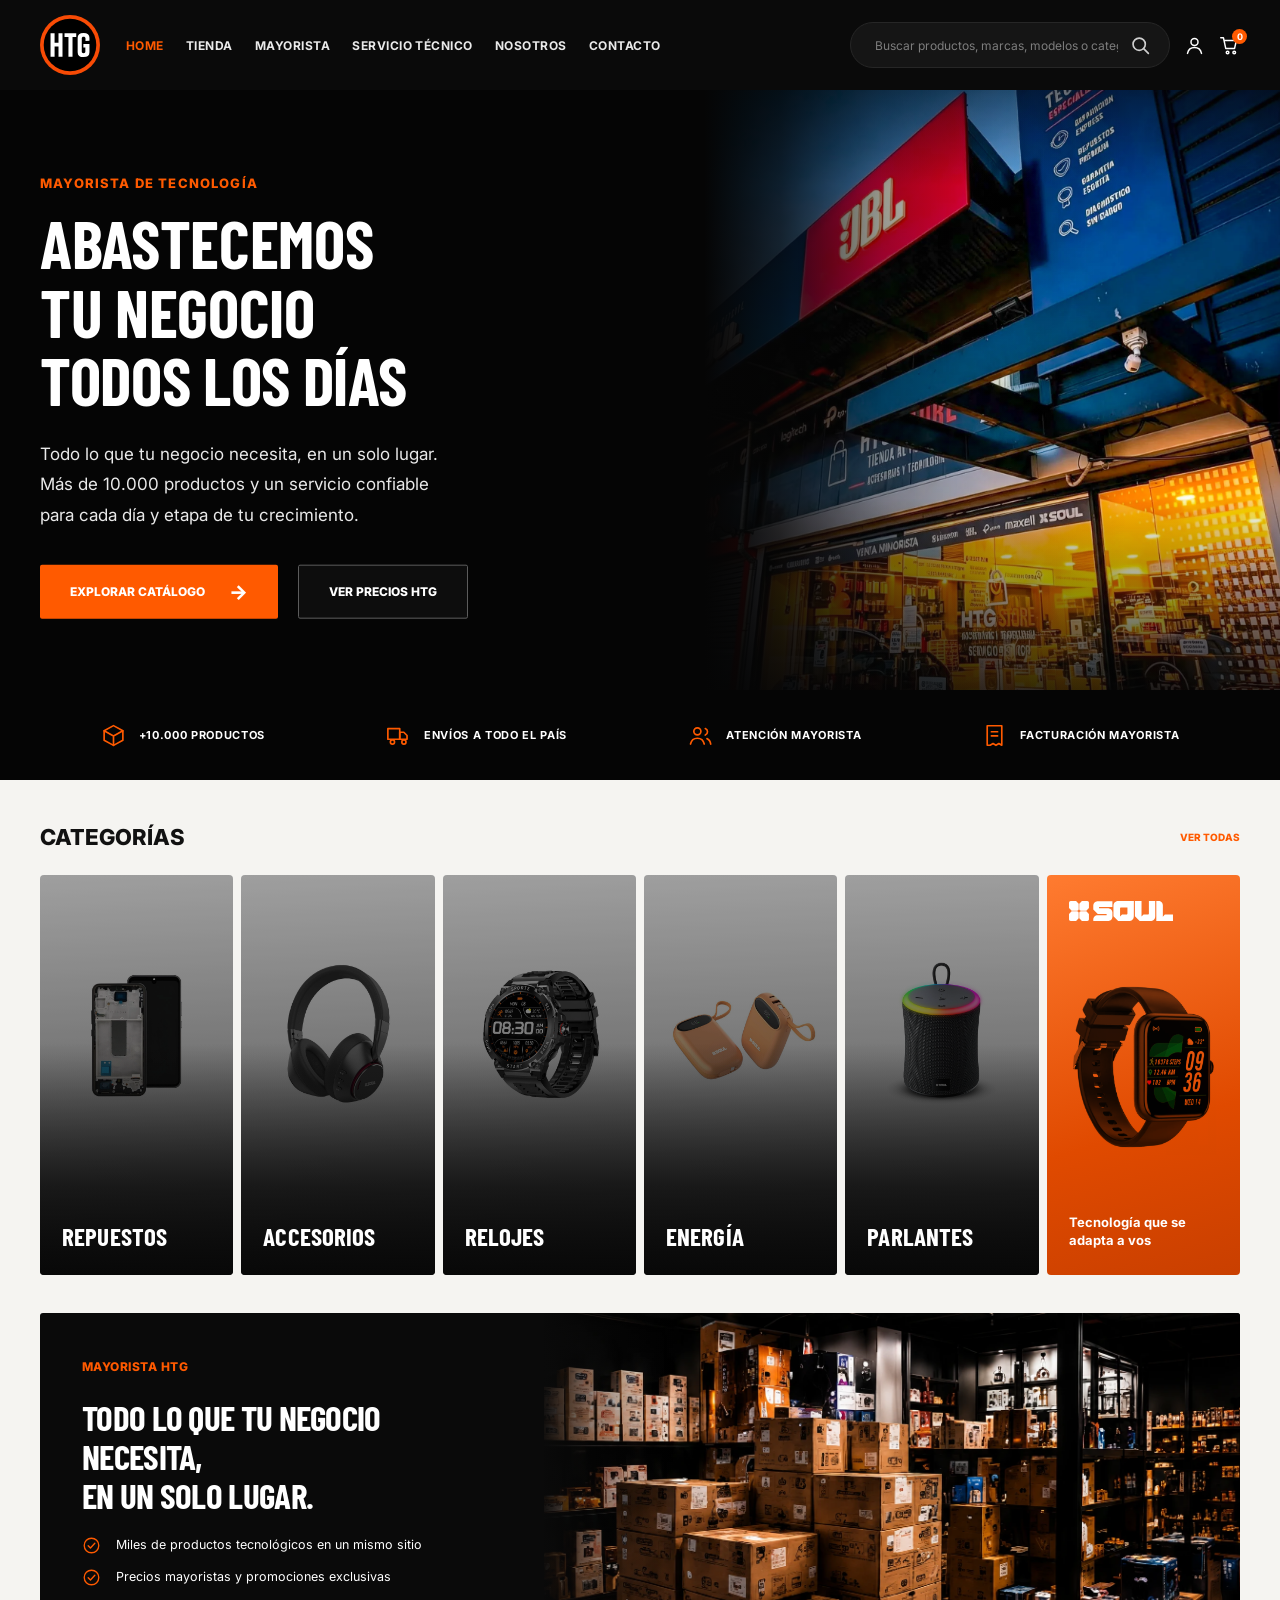
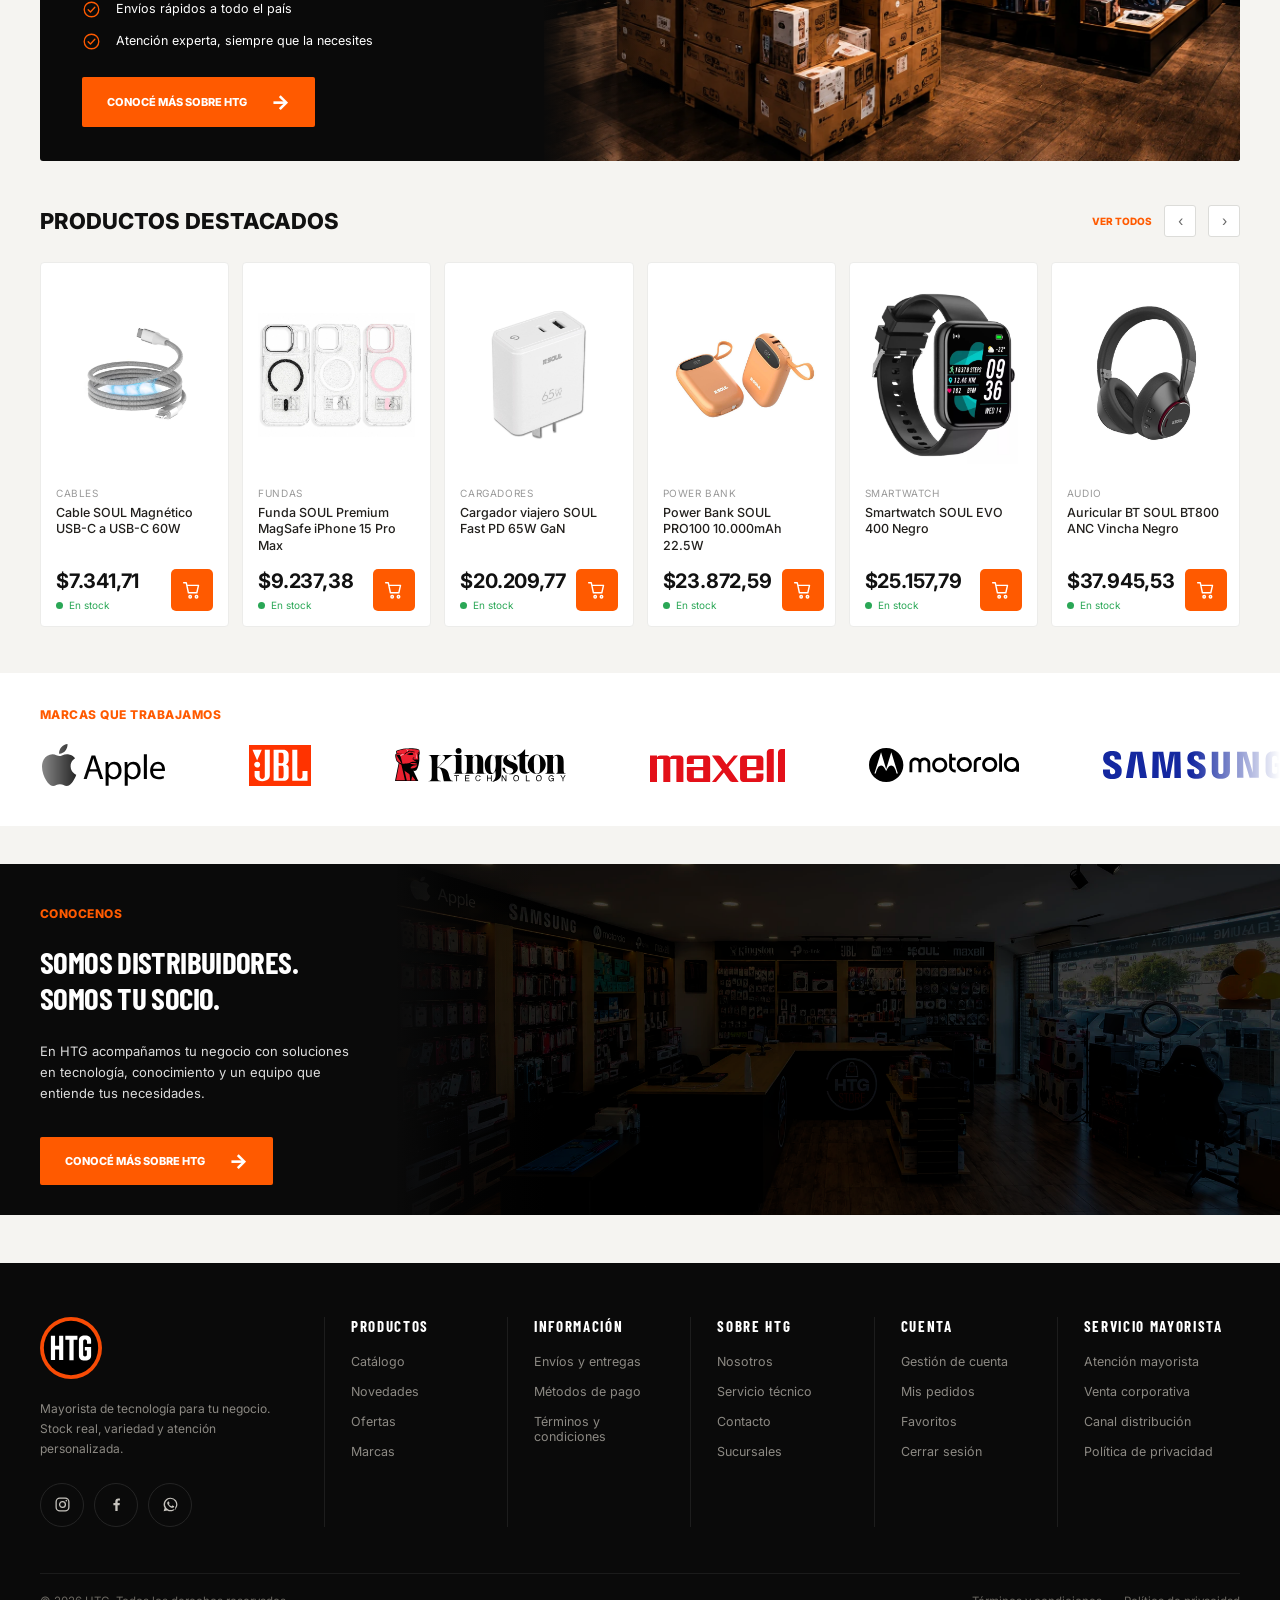
==== index.html @ 856dde91 "HTG: sitio completo en 7 páginas Home, tienda, mayoristas, servicio técnico, nosotros, contacto y SO" ====
<!doctype html>
<html lang="es">
<head>
  <meta charset="utf-8">
  <meta name="viewport" content="width=device-width,initial-scale=1">
  <meta name="description" content="HTG — Repuestos y accesorios para venta minorista y mayorista.">
  <title>HTG — Tecnología para tu negocio</title>
  <link rel="stylesheet" href="styles.css">
</head>
<body>
  <header class="site-header">
    <a class="logo" href="index.html"><img src="htg-assets/htg-logo.svg" alt="HTG"></a>
    <button class="menu-toggle" aria-expanded="false" aria-controls="main-nav" aria-label="Abrir menú"><span></span><span></span></button>
    <nav id="main-nav" class="main-nav" aria-label="Navegación principal"><a class="active" href="index.html" aria-current="page">Home</a><a href="tienda.html">Tienda</a><a href="mayoristas.html">Mayorista</a><a href="servicio-tecnico.html">Servicio técnico</a><a href="nosotros.html">Nosotros</a><a href="contacto.html">Contacto</a></nav>
    <div class="header-tools">
      <form class="mini-search" role="search" action="tienda.html"><input aria-label="Buscar" name="q" placeholder="Buscar productos, marcas, modelos o categorías..."><button type="submit" aria-label="Buscar"><i class="ico ico-search"></i></button></form>
      <button aria-label="Mi cuenta" class="icon-btn account"><i class="ico ico-user"></i></button><button aria-label="Carrito, 0 productos" class="icon-btn cart"><i class="ico ico-cart"></i><b>0</b></button>
    </div>
  </header>

  <main id="inicio">
    <section class="hero">
      <div class="hero-media">
      <img class="hero-photo" src="htg-assets/minorista-exterior.webp" alt="Fachada del local HTG con cartelería de JBL y SOUL al atardecer">
      <div class="hero-shade"></div>
      <div class="hero-content wrap">
        <p class="eyebrow">Mayorista de tecnología</p>
        <h1>Abastecemos<br>tu negocio<br>todos los días</h1>
        <p>Todo lo que tu negocio necesita, en un solo lugar. <br>Más de 10.000 productos y un servicio confiable <br>para cada día y etapa de tu crecimiento.</p>
        <div class="actions"><a class="btn primary" href="tienda.html">Explorar catálogo <span>→</span></a><a class="btn dark" href="mayoristas.html">Ver precios HTG</a></div>
      </div>
      </div>
      <div class="hero-benefits wrap"><span><i class="ico ico-box"></i><b>+10.000 productos</b></span><span><i class="ico ico-truck"></i><b>Envíos a todo el país</b></span><span><i class="ico ico-users"></i><b>Atención mayorista</b></span><span><i class="ico ico-invoice"></i><b>Facturación mayorista</b></span></div>
    </section>

    <section id="categorias" class="section wrap categories">
      <div class="section-head"><h2>Categorías</h2><a href="tienda.html">Ver todas</a></div>
      <ul class="catmux">
        <li class="catmux__item">
          <a class="catmux__card" href="tienda.html">
            <img class="catmux__photo" src="htg-assets/modulo.webp" alt="Módulo de repuesto para celular">
            <span class="catmux__veil"></span>
            <span class="catmux__foot">
              <b class="catmux__title">Repuestos</b>
              <span class="catmux__reveal"><span class="catmux__desc">Módulos, pantallas, baterías y conectores para reparar.</span><span class="catmux__cta">Ver categoría <i class="catmux__arrow">→</i></span></span>
            </span>
          </a>
        </li>
        <li class="catmux__item">
          <a class="catmux__card" href="tienda.html">
            <img class="catmux__photo" src="htg-assets/12477.webp" alt="Auriculares vincha SOUL">
            <span class="catmux__veil"></span>
            <span class="catmux__foot">
              <b class="catmux__title">Accesorios</b>
              <span class="catmux__reveal"><span class="catmux__desc">Cables, adaptadores, fundas y más de armado.</span><span class="catmux__cta">Ver categoría <i class="catmux__arrow">→</i></span></span>
            </span>
          </a>
        </li>
        <li class="catmux__item">
          <a class="catmux__card" href="tienda.html">
            <img class="catmux__photo" src="htg-assets/12790.webp" alt="Smartwatch SOUL EVO">
            <span class="catmux__veil"></span>
            <span class="catmux__foot">
              <b class="catmux__title">Relojes</b>
              <span class="catmux__reveal"><span class="catmux__desc">Smartwatches y relojes inteligentes originales.</span><span class="catmux__cta">Ver categoría <i class="catmux__arrow">→</i></span></span>
            </span>
          </a>
        </li>
        <li class="catmux__item">
          <a class="catmux__card" href="tienda.html">
            <img class="catmux__photo" src="htg-assets/15716.webp" alt="Power Bank SOUL PRO100">
            <span class="catmux__veil"></span>
            <span class="catmux__foot">
              <b class="catmux__title">Energía</b>
              <span class="catmux__reveal"><span class="catmux__desc">Cargadores, baterías, cables y más power.</span><span class="catmux__cta">Ver categoría <i class="catmux__arrow">→</i></span></span>
            </span>
          </a>
        </li>
        <li class="catmux__item">
          <a class="catmux__card" href="tienda.html">
            <img class="catmux__photo" src="htg-assets/14958.webp" alt="Parlante portátil SOUL con luces RGB">
            <span class="catmux__veil"></span>
            <span class="catmux__foot">
              <b class="catmux__title">Parlantes</b>
              <span class="catmux__reveal"><span class="catmux__desc">Potencia y estilo en todo sonido, portátil o de fiesta.</span><span class="catmux__cta">Ver categoría <i class="catmux__arrow">→</i></span></span>
            </span>
          </a>
        </li>
        <li class="catmux__item catmux__item--soul">
          <a class="catmux__card" href="soul.html">
            <img class="catmux__soulmark" src="htg-assets/logo_soul.svg" alt="SOUL">
            <img class="catmux__soulprod" src="htg-assets/12115.webp" alt="Smartwatch SOUL EVO 400">
            <span class="catmux__foot">
              <b class="catmux__title">Tecnología que se adapta a vos</b>
              <span class="catmux__reveal"><span class="catmux__desc">Audio, carga, relojes y accesorios de la línea propia.</span><span class="catmux__cta">Conocé SOUL <i class="catmux__arrow">→</i></span></span>
            </span>
          </a>
        </li>
      </ul>
    </section>

    <section id="mayoristas" class="wholesale wrap">
      <div class="wholesale-copy">
        <p class="eyebrow">Mayorista HTG</p>
        <h2>Todo lo que tu negocio necesita,<br>en un solo lugar.</h2>
        <ul>
          <li><i class="ico ico-check"></i>Miles de productos tecnológicos en un mismo sitio</li>
          <li><i class="ico ico-check"></i>Precios mayoristas y promociones exclusivas</li>
          <li><i class="ico ico-check"></i>Envíos rápidos a todo el país</li>
          <li><i class="ico ico-check"></i>Atención experta, siempre que la necesites</li>
        </ul>
        <a class="btn primary" href="mayoristas.html">Conocé más sobre HTG <span>&#8594;</span></a>
      </div>
      <div class="wholesale-photo"><img src="htg-assets/heroxmayor.webp" alt="Depósito de HTG con mercadería en pallets y estanterías"><span class="wholesale-fade"></span></div>
    </section>

    <section id="productos" class="section wrap products">
      <div class="section-head"><h2>Productos destacados</h2><div><a href="tienda.html">Ver todos</a><button class="slide prev" aria-label="Anterior">‹</button><button class="slide next" aria-label="Siguiente">›</button></div></div>
      <div class="product-track">
        <article>
          <img src="htg-assets/13781.webp" alt="Cable SOUL Magnético USB-C a USB-C 60W">
          <small>Cables</small>
          <h3>Cable SOUL Magnético USB-C a USB-C 60W</h3>
          <div class="prod-buy">
            <div><strong>$7.341,71</strong><p>En stock</p></div>
            <button type="button" aria-label="Agregar cable al carrito"><i class="ico ico-cart"></i></button>
          </div>
        </article>
        <article>
          <img src="htg-assets/16739.webp" alt="Funda SOUL Premium MagSafe iPhone 15 Pro Max">
          <small>Fundas</small>
          <h3>Funda SOUL Premium MagSafe iPhone 15 Pro Max</h3>
          <div class="prod-buy">
            <div><strong>$9.237,38</strong><p>En stock</p></div>
            <button type="button" aria-label="Agregar funda al carrito"><i class="ico ico-cart"></i></button>
          </div>
        </article>
        <article>
          <img src="htg-assets/12470.webp" alt="Cargador viajero SOUL Fast PD 65W GaN">
          <small>Cargadores</small>
          <h3>Cargador viajero SOUL Fast PD 65W GaN</h3>
          <div class="prod-buy">
            <div><strong>$20.209,77</strong><p>En stock</p></div>
            <button type="button" aria-label="Agregar cargador al carrito"><i class="ico ico-cart"></i></button>
          </div>
        </article>
        <article>
          <img src="htg-assets/15716.webp" alt="Power Bank SOUL PRO100 10.000mAh 22.5W">
          <small>Power bank</small>
          <h3>Power Bank SOUL PRO100 10.000mAh 22.5W</h3>
          <div class="prod-buy">
            <div><strong>$23.872,59</strong><p>En stock</p></div>
            <button type="button" aria-label="Agregar power bank al carrito"><i class="ico ico-cart"></i></button>
          </div>
        </article>
        <article>
          <img src="htg-assets/12115.webp" alt="Smartwatch SOUL EVO 400 Negro">
          <small>Smartwatch</small>
          <h3>Smartwatch SOUL EVO 400 Negro</h3>
          <div class="prod-buy">
            <div><strong>$25.157,79</strong><p>En stock</p></div>
            <button type="button" aria-label="Agregar smartwatch al carrito"><i class="ico ico-cart"></i></button>
          </div>
        </article>
        <article>
          <img src="htg-assets/12477.webp" alt="Auricular BT SOUL BT800 ANC Vincha Negro">
          <small>Audio</small>
          <h3>Auricular BT SOUL BT800 ANC Vincha Negro</h3>
          <div class="prod-buy">
            <div><strong>$37.945,53</strong><p>En stock</p></div>
            <button type="button" aria-label="Agregar auricular al carrito"><i class="ico ico-cart"></i></button>
          </div>
        </article>
      </div>
    </section>

    <section id="marcas" class="brands" aria-label="Marcas que trabajamos">
      <div class="wrap"><p class="eyebrow">Marcas que trabajamos</p></div>
      <div class="marquee">
        <div class="marquee-track">
          <ul class="marquee-set">
          <li><img src="htg-assets/marcas/apple.svg" alt="Apple" style="--h:32px"></li>
          <li><img src="htg-assets/marcas/jbl.svg" alt="JBL" style="--h:31px"></li>
          <li><img src="htg-assets/marcas/kingstone.svg" alt="Kingston" style="--h:26px"></li>
          <li><img src="htg-assets/marcas/maxell.svg" alt="Maxell" style="--h:25px"></li>
          <li><img src="htg-assets/marcas/motorola.svg" alt="Motorola" style="--h:26px"></li>
          <li><img src="htg-assets/marcas/samsung.svg" alt="Samsung" style="--h:21px"></li>
          <li><img src="htg-assets/marcas/soul.svg" alt="SOUL" style="--h:26px"></li>
          <li><img src="htg-assets/marcas/tplinl.svg" alt="TP-Link" style="--h:32px"></li>
          <li><img src="htg-assets/marcas/xiaomi.svg" alt="Xiaomi" style="--h:29px"></li>
          </ul>
          <ul class="marquee-set" aria-hidden="true">
          <li><img src="htg-assets/marcas/apple.svg" alt="" style="--h:32px" aria-hidden="true"></li>
          <li><img src="htg-assets/marcas/jbl.svg" alt="" style="--h:31px" aria-hidden="true"></li>
          <li><img src="htg-assets/marcas/kingstone.svg" alt="" style="--h:26px" aria-hidden="true"></li>
          <li><img src="htg-assets/marcas/maxell.svg" alt="" style="--h:25px" aria-hidden="true"></li>
          <li><img src="htg-assets/marcas/motorola.svg" alt="" style="--h:26px" aria-hidden="true"></li>
          <li><img src="htg-assets/marcas/samsung.svg" alt="" style="--h:21px" aria-hidden="true"></li>
          <li><img src="htg-assets/marcas/soul.svg" alt="" style="--h:26px" aria-hidden="true"></li>
          <li><img src="htg-assets/marcas/tplinl.svg" alt="" style="--h:32px" aria-hidden="true"></li>
          <li><img src="htg-assets/marcas/xiaomi.svg" alt="" style="--h:29px" aria-hidden="true"></li>
          </ul>
        </div>
      </div>
    </section>

    <section id="nosotros" class="about">
      <div class="about-copy">
        <p class="eyebrow">Conocenos</p>
        <h2>Somos distribuidores.<br>Somos tu socio.</h2>
        <p>En HTG acompañamos tu negocio con soluciones en tecnología, conocimiento y un equipo que entiende tus necesidades.</p>
        <a class="btn primary" href="nosotros.html">Conocé más sobre HTG <span>&#8594;</span></a>
      </div>
      <div class="about-photo"><img src="htg-assets/interiorlocal.webp" alt="Interior del local HTG con la pared de marcas y el mostrador de atención"><span class="about-fade"></span></div>
    </section>

    </main>

  <footer>
    <div class="wrap footer-grid">
      <div class="footer-brand">
        <img src="htg-assets/htg-logo.svg" alt="HTG">
        <p>Mayorista de tecnología para tu negocio. Stock real, variedad y atención personalizada.</p>
        <div class="footer-social">
          <a href="https://instagram.com/htgpilar" target="_blank" rel="noopener" aria-label="Instagram de HTG"><i class="ico ico-ig"></i></a>
          <a href="#" aria-label="Facebook de HTG"><i class="ico ico-fb"></i></a>
          <a href="https://wa.me/5491164369119" target="_blank" rel="noopener" aria-label="WhatsApp de HTG"><i class="ico ico-wa"></i></a>
        </div>
      </div>
      <nav><b>Productos</b><a href="tienda.html">Catálogo</a><a href="tienda.html">Novedades</a><a href="tienda.html">Ofertas</a><a href="soul.html">Marcas</a></nav>
      <nav><b>Información</b><a href="#">Envíos y entregas</a><a href="#">Métodos de pago</a><a href="#">Términos y condiciones</a></nav>
      <nav><b>Sobre HTG</b><a href="nosotros.html">Nosotros</a><a href="servicio-tecnico.html">Servicio técnico</a><a href="contacto.html">Contacto</a><a href="nosotros.html">Sucursales</a></nav>
      <nav><b>Cuenta</b><a href="#">Gestión de cuenta</a><a href="#">Mis pedidos</a><a href="#">Favoritos</a><a href="#">Cerrar sesión</a></nav>
      <nav><b>Servicio mayorista</b><a href="mayoristas.html">Atención mayorista</a><a href="mayoristas.html">Venta corporativa</a><a href="mayoristas.html">Canal distribución</a><a href="#">Política de privacidad</a></nav>
    </div>
    <div class="wrap legal"><span>© 2026 HTG. Todos los derechos reservados.</span><span><a href="#">Términos y condiciones</a><a href="#">Política de privacidad</a></span></div>
  </footer>
  <script src="script.js"></script>
</body>
</html>
---- styles.css ----
@import url('https://fonts.googleapis.com/css2?family=Barlow+Condensed:wght@600;700;800&family=Inter:wght@400;500;600;700;800&display=swap');
:root{--orange:#ff5a00;--black:#090909;--warm:#f5f4f1;--line:#dededb;--green:#2aa756;--wrap:1370px}*{box-sizing:border-box}html{scroll-behavior:smooth;scroll-padding-top:104px}body{margin:0;background:var(--warm);color:#111;font-family:Inter,Arial,sans-serif;font-size:14px}a{color:inherit;text-decoration:none}img{display:block;max-width:100%}button,input,select{font:inherit}.wrap{width:min(calc(100% - 80px),var(--wrap));margin-inline:auto}.site-header{height:90px;padding-inline:max(40px,calc((100% - var(--wrap)) / 2));background:#0a0a0a;color:#fff;display:grid;grid-template-columns:auto 1fr auto;align-items:center;gap:44px;position:sticky;top:0;z-index:20;transition:box-shadow .3s ease}.logo img{width:60px;min-width:60px}.ico{display:block;width:21px;height:21px;background:currentColor;-webkit-mask:var(--i) center/contain no-repeat;mask:var(--i) center/contain no-repeat}.ico-search{--i:url("data:image/svg+xml,%3Csvg xmlns='http://www.w3.org/2000/svg' viewBox='0 0 24 24' fill='none' stroke='%23000' stroke-width='1.9' stroke-linecap='round'%3E%3Ccircle cx='10.5' cy='10.5' r='7'/%3E%3Cpath d='M15.6 15.6L21 21'/%3E%3C/svg%3E")}.ico-user{--i:url("data:image/svg+xml,%3Csvg xmlns='http://www.w3.org/2000/svg' viewBox='0 0 24 24' fill='none' stroke='%23000' stroke-width='1.7' stroke-linecap='round' stroke-linejoin='round'%3E%3Ccircle cx='12' cy='8' r='4'/%3E%3Cpath d='M4 21c1-4.4 4-6.6 8-6.6s7 2.2 8 6.6'/%3E%3C/svg%3E")}.ico-cart{--i:url("data:image/svg+xml,%3Csvg xmlns='http://www.w3.org/2000/svg' viewBox='0 0 24 24' fill='none' stroke='%23000' stroke-width='1.7' stroke-linecap='round' stroke-linejoin='round'%3E%3Cpath d='M2 3.2h3.1l2.6 12.1h10.1l2-8.9H6.2'/%3E%3Ccircle cx='9.8' cy='20' r='1.5'/%3E%3Ccircle cx='17.4' cy='20' r='1.5'/%3E%3C/svg%3E")}.chev{display:inline-block;width:9px;height:9px;background:currentColor;opacity:.85;-webkit-mask:url("data:image/svg+xml,%3Csvg xmlns='http://www.w3.org/2000/svg' viewBox='0 0 24 24' fill='none' stroke='%23000' stroke-width='2.6' stroke-linecap='round' stroke-linejoin='round'%3E%3Cpath d='M5 9l7 7 7-7'/%3E%3C/svg%3E") center/contain no-repeat;mask:url("data:image/svg+xml,%3Csvg xmlns='http://www.w3.org/2000/svg' viewBox='0 0 24 24' fill='none' stroke='%23000' stroke-width='2.6' stroke-linecap='round' stroke-linejoin='round'%3E%3Cpath d='M5 9l7 7 7-7'/%3E%3C/svg%3E") center/contain no-repeat}.main-nav{display:flex;gap:32px;align-items:center}.main-nav a{display:inline-flex;align-items:center;gap:7px;white-space:nowrap;font-size:13px;text-transform:uppercase;font-weight:700;letter-spacing:.05em;color:#eaeaea;padding:34px 0;transition:color .2s}.main-nav a:hover,.main-nav .active{color:var(--orange)}.header-tools{display:flex;align-items:center;gap:20px}.mini-search{width:clamp(200px,25vw,372px);height:46px;border:1px solid #262626;background:#151515;border-radius:999px;display:flex;align-items:center;gap:10px;padding:0 18px 0 22px}.mini-search input{width:100%;min-width:0;border:0;outline:0;background:none;color:#fff;font-size:12px}.mini-search input::placeholder{color:#7d7d7d}.mini-search button{border:0;background:none;color:#cfcfcf;padding:0;display:grid;place-items:center;cursor:pointer;transition:color .2s}.mini-search button:hover{color:var(--orange)}.icon-btn{color:#fff;border:0;background:none;padding:0;position:relative;display:grid;place-items:center;cursor:pointer;transition:color .2s}.icon-btn:hover{color:var(--orange)}.cart b{position:absolute;display:grid;place-items:center;min-width:15px;height:15px;padding:0 3px;background:var(--orange);color:#fff;border-radius:50px;font:700 9px Inter,sans-serif;top:-6px;right:-7px}.site-header.is-stuck{box-shadow:0 1px 0 rgba(255,255,255,.09),0 12px 30px rgba(0,0,0,.42)}.menu-toggle{display:none}.hero{background:#050505;color:#fff}.hero-media{position:relative;height:600px;background:#050505;overflow:hidden}.hero-photo{position:absolute;top:0;right:0;width:48.5%;height:100%;object-fit:cover;object-position:center 50%}.hero-shade{position:absolute;inset:0;background:linear-gradient(90deg,#050505 0,#050505 55%,rgba(5,5,5,.82) 61%,rgba(5,5,5,.4) 69%,rgba(5,5,5,.11) 78%,rgba(5,5,5,0) 88%),linear-gradient(0deg,rgba(5,5,5,.8) 0,transparent 32%),linear-gradient(180deg,rgba(5,5,5,.5) 0,transparent 16%)}.hero-content{position:absolute;top:50%;transform:translateY(-50%);left:0;right:0}.eyebrow{color:var(--orange);font-size:12px;text-transform:uppercase;font-weight:800;letter-spacing:.04em}.hero h1,.wholesale h2,.about h2{font-family:'Barlow Condensed',Impact,sans-serif;text-transform:uppercase;font-size:61px;line-height:.92;letter-spacing:-.02em;margin:14px 0 18px}.hero h1{font-size:66px;line-height:1.04;letter-spacing:-.005em;margin:18px 0 24px}.hero .eyebrow{font-size:13px;letter-spacing:.09em}.hero-content>p:last-of-type{font-size:17px;line-height:1.8;color:#e9e9e9}.hero .btn{height:54px;font-size:12px;padding:0 30px}.hero .btn.dark{border-color:#5c5c5c}.actions{display:flex;gap:20px;margin-top:34px}.btn{height:50px;display:inline-flex;align-items:center;justify-content:center;padding:0 25px;text-transform:uppercase;font-weight:800;font-size:11px;border-radius:2px}.btn.primary{background:var(--orange);color:#fff}.btn.primary span{font-size:20px;margin-left:24px}.btn.ghost{border:1px solid #aaa;color:#fff;background:rgba(0,0,0,.22)}.btn.dark{background:#0d0d0d;color:#fff;border:1px solid #2b2b2b;transition:background .2s}.btn.dark:hover{background:#1c1c1c}.btn.primary{transition:background .2s}.btn.primary:hover{background:#e05000}.hero-benefits{height:90px;display:flex;align-items:center;justify-content:space-around;color:#fff;text-transform:uppercase;font-size:11px;font-weight:700;letter-spacing:.06em}.hero-benefits span{display:flex;gap:13px;align-items:center}.hero-benefits .ico{width:25px;height:25px;flex:none;color:var(--orange)}.ico-box{--i:url("data:image/svg+xml,%3Csvg xmlns='http://www.w3.org/2000/svg' viewBox='0 0 24 24' fill='none' stroke='%23000' stroke-width='1.6' stroke-linejoin='round' stroke-linecap='round'%3E%3Cpath d='M21 7.5L12 2.5 3 7.5v9l9 5 9-5z'/%3E%3Cpath d='M3 7.5l9 5 9-5M12 12.5V21.5'/%3E%3C/svg%3E")}.ico-truck{--i:url("data:image/svg+xml,%3Csvg xmlns='http://www.w3.org/2000/svg' viewBox='0 0 24 24' fill='none' stroke='%23000' stroke-width='1.6' stroke-linejoin='round' stroke-linecap='round'%3E%3Cpath d='M1.8 5.4h11.4v10.2H1.8z'/%3E%3Cpath d='M13.2 8.9h3.9l3.1 3.1v3.6h-7z'/%3E%3Ccircle cx='6.2' cy='18.2' r='2'/%3E%3Ccircle cx='17.2' cy='18.2' r='2'/%3E%3C/svg%3E")}.ico-users{--i:url("data:image/svg+xml,%3Csvg xmlns='http://www.w3.org/2000/svg' viewBox='0 0 24 24' fill='none' stroke='%23000' stroke-width='1.6' stroke-linejoin='round' stroke-linecap='round'%3E%3Ccircle cx='9' cy='8' r='3.4'/%3E%3Cpath d='M2.4 20.2c.8-3.7 3.2-5.6 6.6-5.6s5.8 1.9 6.6 5.6'/%3E%3Cpath d='M16.6 5.3a3.4 3.4 0 010 6.3M18.2 15c2.1.8 3.2 2.5 3.6 5.2'/%3E%3C/svg%3E")}.ico-invoice{--i:url("data:image/svg+xml,%3Csvg xmlns='http://www.w3.org/2000/svg' viewBox='0 0 24 24' fill='none' stroke='%23000' stroke-width='1.6' stroke-linejoin='round' stroke-linecap='round'%3E%3Cpath d='M5 2.6h14v18.8l-2.8-1.7-2.8 1.7-2.8-1.7-2.8 1.7L5 21.4z'/%3E%3Cpath d='M9 8.4h6M9 12.4h6'/%3E%3C/svg%3E")}.section{padding:44px 0 30px}.section-head{display:flex;align-items:center;justify-content:space-between;margin-bottom:25px}.section-head h2{font-size:22px;text-transform:uppercase;margin:0;font-weight:800}.section-head a{color:var(--orange);font-size:10px;text-transform:uppercase;font-weight:800}.catmux{display:flex;gap:8px;list-style:none;margin:0;padding:0;height:400px}.catmux__item{flex:1 1 0;min-width:0;display:flex;transition:flex-grow .6s cubic-bezier(.22,.61,.36,1)}.catmux:hover .catmux__item,.catmux:focus-within .catmux__item{flex-grow:.78}.catmux:hover .catmux__item:hover,.catmux:focus-within .catmux__item:focus-within{flex-grow:2.3}.catmux__card{position:relative;isolation:isolate;overflow:hidden;flex:1 1 auto;width:100%;min-width:0;display:flex;flex-direction:column;justify-content:flex-end;padding:26px 22px;color:#fff;border-radius:4px;background:linear-gradient(177deg,#cacaca 0,#969696 46%,#2f2f2f 100%)}.catmux__card:after{content:'';position:absolute;inset:0;z-index:1;background:rgba(8,8,8,.22);transition:background .55s ease;pointer-events:none}.catmux__item:hover .catmux__card:after,.catmux__item:focus-within .catmux__card:after{background:rgba(8,8,8,0)}.catmux__photo{position:absolute;top:0;left:0;width:100%;height:76%;padding:18px 14px 0;object-fit:contain;mix-blend-mode:multiply;transform:scale(.98);transition:transform .7s cubic-bezier(.22,.61,.36,1)}.catmux__item:hover .catmux__photo,.catmux__item:focus-within .catmux__photo{transform:scale(1.04)}.catmux__veil{position:absolute;inset:0;z-index:2;pointer-events:none;background:linear-gradient(180deg,transparent 0,transparent 42%,rgba(6,6,6,.72) 78%,rgba(6,6,6,.94) 100%)}.catmux__card:before{content:'';position:absolute;top:0;left:0;right:0;height:2px;z-index:4;background:var(--orange);transform:scaleX(0);transform-origin:left center;transition:transform .6s cubic-bezier(.22,.61,.36,1)}.catmux__item:hover .catmux__card:before,.catmux__item:focus-within .catmux__card:before{transform:scaleX(1)}.catmux__foot{position:relative;z-index:3;display:block}.catmux__title{display:block;font-family:'Barlow Condensed',Impact,sans-serif;text-transform:uppercase;font-size:25px;line-height:1.02;letter-spacing:.005em}.catmux__reveal{display:block;max-width:32ch;max-height:0;margin-top:0;overflow:hidden;opacity:0;transform:translateY(9px);transition:max-height .55s cubic-bezier(.22,.61,.36,1),margin-top .55s cubic-bezier(.22,.61,.36,1),opacity .4s ease .1s,transform .45s cubic-bezier(.22,.61,.36,1) .1s}.catmux__item:hover .catmux__reveal,.catmux__item:focus-within .catmux__reveal{max-height:150px;margin-top:11px;opacity:1;transform:none}.catmux__desc{display:block;font-size:12px;line-height:1.5;color:#d2d2d2}.catmux__cta{display:inline-flex;align-items:center;gap:8px;margin-top:15px;font-size:10px;font-weight:800;text-transform:uppercase;letter-spacing:.08em;color:var(--orange);white-space:nowrap}.catmux__arrow{font-style:normal;transition:transform .4s cubic-bezier(.22,.61,.36,1)}.catmux__item:hover .catmux__arrow,.catmux__item:focus-within .catmux__arrow{transform:translateX(4px)}.catmux__card:focus-visible{outline:2px solid var(--orange);outline-offset:-5px}.catmux__item--soul .catmux__card:after{background:transparent}.catmux__item--soul .catmux__card{background:linear-gradient(163deg,#ff7b30 0,#e04a00 62%,#c93f00 100%);justify-content:space-between}.catmux__item--soul .catmux__card:before{background:#fff}.catmux__soulmark{position:relative;z-index:1;width:112px;max-width:70%;filter:brightness(0) invert(1)}.catmux__soulprod{mix-blend-mode:multiply;position:absolute;left:50%;bottom:30%;z-index:1;transform:translateX(-50%);width:86%;max-width:210px;height:44%;object-fit:contain;transition:transform .7s cubic-bezier(.22,.61,.36,1)}.catmux__item--soul:hover .catmux__soulprod,.catmux__item--soul:focus-within .catmux__soulprod{transform:translateX(-50%) translateY(-6px)}.catmux__item--soul .catmux__title{font-family:Inter,Arial,sans-serif;font-size:13px;font-weight:700;line-height:1.4;text-transform:none;letter-spacing:0}.catmux__item--soul .catmux__desc{color:#ffe6d6}.catmux__item--soul .catmux__cta{color:#fff}.wholesale{min-height:376px;margin-top:8px;background:#0a0a0a;color:#fff;display:grid;grid-template-columns:42% 58%;overflow:hidden;border-radius:3px}.wholesale-copy{padding:34px 42px;display:flex;flex-direction:column;justify-content:center}.wholesale h2{font-size:35px;line-height:1.12;margin:12px 0 20px}.wholesale ul{list-style:none;padding:0;margin:0 0 26px;display:grid;gap:13px;font-size:12.5px;line-height:1.45}.wholesale li{display:flex;align-items:center;gap:15px}.ico-wrench{--i:url("data:image/svg+xml,%3Csvg xmlns='http://www.w3.org/2000/svg' viewBox='0 0 24 24' fill='none' stroke='%23000' stroke-width='1.7' stroke-linecap='round' stroke-linejoin='round'%3E%3Cpath d='M15.4 3.4a5.2 5.2 0 00-6.1 6.9L3.6 16a1.9 1.9 0 002.7 2.7l5.7-5.7a5.2 5.2 0 006.9-6.1l-3 3-2.6-.7-.7-2.6z'/%3E%3C/svg%3E")}.ico-tag{--i:url("data:image/svg+xml,%3Csvg xmlns='http://www.w3.org/2000/svg' viewBox='0 0 24 24' fill='none' stroke='%23000' stroke-width='1.7' stroke-linecap='round' stroke-linejoin='round'%3E%3Cpath d='M20.6 12.9l-7.7 7.7a1.8 1.8 0 01-2.6 0l-7-7V3.4h10.2l7.1 7.1a1.8 1.8 0 010 2.4z'/%3E%3Ccircle cx='8' cy='8' r='1.5'/%3E%3C/svg%3E")}.ico-grid{--i:url("data:image/svg+xml,%3Csvg xmlns='http://www.w3.org/2000/svg' viewBox='0 0 24 24' fill='none' stroke='%23000' stroke-width='1.8'%3E%3Crect x='3' y='3' width='7.6' height='7.6' rx='1.2'/%3E%3Crect x='13.4' y='3' width='7.6' height='7.6' rx='1.2'/%3E%3Crect x='3' y='13.4' width='7.6' height='7.6' rx='1.2'/%3E%3Crect x='13.4' y='13.4' width='7.6' height='7.6' rx='1.2'/%3E%3C/svg%3E")}.ico-list{--i:url("data:image/svg+xml,%3Csvg xmlns='http://www.w3.org/2000/svg' viewBox='0 0 24 24' fill='none' stroke='%23000' stroke-width='1.8' stroke-linecap='round'%3E%3Cpath d='M3.4 6.2h17.2M3.4 12h17.2M3.4 17.8h17.2'/%3E%3C/svg%3E")}.ico-check{--i:url("data:image/svg+xml,%3Csvg xmlns='http://www.w3.org/2000/svg' viewBox='0 0 24 24' fill='none' stroke='%23000' stroke-width='1.7' stroke-linecap='round' stroke-linejoin='round'%3E%3Ccircle cx='12' cy='12' r='9.2'/%3E%3Cpath d='M7.8 12.2l2.9 2.9 5.5-5.9'/%3E%3C/svg%3E")}.wholesale li .ico{width:19px;height:19px;flex:none;color:var(--orange)}.wholesale .btn{align-self:flex-start;height:50px}.wholesale-photo{position:relative;overflow:hidden}.wholesale-photo img{position:absolute;inset:0;width:100%;height:100%;object-fit:cover}.wholesale-fade{position:absolute;inset:0;background:linear-gradient(90deg,rgba(10,10,10,.95) 0,rgba(10,10,10,.4) 7%,rgba(10,10,10,0) 19%)}.products{padding-bottom:46px}.section-head>div{display:flex;align-items:center;gap:12px}.section-head.light>div{display:block}.slide{width:32px;height:32px;border:1px solid #dcdcd9;border-radius:3px;background:#fff;color:#666;cursor:pointer;transition:border-color .2s,color .2s}.slide:hover{border-color:#b4b4b0;color:#111}.product-track{display:grid;grid-template-columns:repeat(6,1fr);gap:13px}.product-track article{position:relative;overflow:hidden;min-width:0;display:flex;flex-direction:column;background:#fff;border:1px solid #ececea;border-radius:4px;padding:15px;transition:transform .35s cubic-bezier(.22,.61,.36,1),border-color .35s ease,box-shadow .35s ease}.product-track article:before{content:'';position:absolute;top:0;left:0;right:0;height:2px;background:var(--orange);transform:scaleX(0);transform-origin:left center;transition:transform .45s cubic-bezier(.22,.61,.36,1)}.product-track article:hover,.product-track article:focus-within{transform:translateY(-4px);border-color:#dcd9d3;box-shadow:0 14px 30px rgba(22,19,15,.10)}.product-track article:hover:before,.product-track article:focus-within:before{transform:scaleX(1)}.product-track article img{width:100%;height:195px;object-fit:contain;margin-bottom:14px;transition:transform .5s cubic-bezier(.22,.61,.36,1)}.product-track article:hover img,.product-track article:focus-within img{transform:scale(1.05)}.product-track small{color:#9a9a9a;text-transform:uppercase;font-size:10px;letter-spacing:.06em}.product-track h3{font-size:12.5px;line-height:1.35;min-height:34px;font-weight:500;margin:6px 0 0;color:#22201d;transition:color .3s ease}.product-track article:hover h3{color:#000}.prod-buy{display:flex;align-items:center;justify-content:space-between;gap:10px;margin-top:auto;padding-top:14px}.product-track strong{display:block;font-size:20px;letter-spacing:-.01em}.product-track p{display:flex;align-items:center;gap:6px;color:var(--green);font-size:10px;margin:6px 0 0}.product-track p:before{content:'';width:7px;height:7px;border-radius:50%;background:var(--green);flex:none}.product-track button{flex:none;width:42px;height:42px;border:0;border-radius:5px;background:var(--orange);color:#fff;display:grid;place-items:center;cursor:pointer;transition:background .25s}.product-track button:hover{background:#e05000}.product-track button .ico{width:20px;height:20px}.product-track button.added{background:var(--green)}.banners{margin:34px auto 42px}.banner-viewport{position:relative;border-radius:4px;overflow:hidden}.banner-track{display:flex;overflow-x:auto;overscroll-behavior-x:contain;scroll-snap-type:x mandatory;scroll-behavior:smooth;scrollbar-width:none;-ms-overflow-style:none}.banner-track::-webkit-scrollbar{display:none}.banner-slide{flex:0 0 100%;scroll-snap-align:start;display:block}.banner-slide img{display:block;width:100%;aspect-ratio:4934/692;object-fit:cover}.banner-nav{position:absolute;top:50%;transform:translateY(-50%);width:40px;height:40px;padding:0;border:0;border-radius:50%;background:rgba(8,8,8,.62);color:#fff;display:grid;place-items:center;cursor:pointer;opacity:0;transition:opacity .3s ease,background .2s ease}.banners:hover .banner-nav,.banner-nav:focus-visible{opacity:1}.banner-nav:hover{background:var(--orange)}.banner-nav.prev{left:14px}.banner-nav.next{right:14px}.banner-nav .chev{width:15px;height:15px}.banner-nav.prev .chev{transform:rotate(90deg)}.banner-nav.next .chev{transform:rotate(-90deg)}.banner-dots{display:flex;justify-content:center;gap:8px;margin-top:14px}.banner-dots button{width:8px;height:8px;padding:0;border:0;border-radius:50%;background:#cfcdc8;cursor:pointer;transition:width .3s cubic-bezier(.22,.61,.36,1),background .25s ease,border-radius .3s ease}.banner-dots button:hover{background:#a9a7a2}.banner-dots button.active{width:24px;border-radius:5px;background:var(--orange)}.brands{--logo-scale:1.32;background:#fff;padding:34px 0 40px;overflow:hidden}.brands .eyebrow{margin:0 0 22px}.marquee{overflow:hidden;-webkit-mask-image:linear-gradient(90deg,transparent 0,#000 7%,#000 93%,transparent 100%);mask-image:linear-gradient(90deg,transparent 0,#000 7%,#000 93%,transparent 100%)}.marquee-track{display:flex;width:max-content;animation:marquee-run 42s linear infinite}.marquee:hover .marquee-track,.marquee:focus-within .marquee-track{animation-play-state:paused}.marquee-set{display:flex;align-items:center;gap:84px;margin:0;padding:0 42px;list-style:none}.marquee-set li{flex:none;display:grid;place-items:center}.marquee-set img{display:block;height:calc(var(--h,28px) * var(--logo-scale));width:auto;max-width:none}@keyframes marquee-run{from{transform:translateX(0)}to{transform:translateX(-50%)}}.about{margin:38px 0 48px;min-height:296px;display:grid;grid-template-columns:31% 69%;background:#0a0a0a;color:#fff;overflow:hidden}.about-copy{display:flex;flex-direction:column;justify-content:center;padding:30px 40px 30px max(40px,calc((100vw - var(--wrap)) / 2))}.about h2{font-size:31px;line-height:1.14;margin:11px 0 13px}.about-copy>p:not(.eyebrow){font-size:13px;line-height:1.62;color:#dcdcdc;max-width:40ch}.about .btn{align-self:flex-start;margin-top:20px;height:48px}.about-photo{position:relative;overflow:hidden}.about-photo img{position:absolute;inset:0;width:100%;height:100%;object-fit:cover;object-position:center 45%}.about-fade{position:absolute;inset:0;background:linear-gradient(90deg,rgba(10,10,10,.95) 0,rgba(10,10,10,.35) 6%,rgba(10,10,10,0) 17%)}.faq{padding-top:34px;padding-bottom:58px}.faq-grid{display:block;border-top:1px solid #d9d6d0;counter-reset:faq}.faq details{position:relative;counter-increment:faq;border-bottom:1px solid #d9d6d0;background:none;padding:0}.faq details:after{content:'';position:absolute;left:0;bottom:-1px;height:1px;width:0;background:var(--orange);transition:width .5s cubic-bezier(.22,.61,.36,1)}.faq details[open]:after{width:100%}.faq summary{display:grid;grid-template-columns:66px 1fr 44px;align-items:center;padding:23px 0;cursor:pointer;list-style:none;color:#1b1b1b;font-size:16px;font-weight:500;transition:color .25s}.faq summary::-webkit-details-marker{display:none}.faq summary::marker{content:''}.faq summary:before{content:counter(faq,decimal-leading-zero);font-family:'Barlow Condensed',sans-serif;font-size:15px;font-weight:700;letter-spacing:.1em;color:#b0aca4;transition:color .3s}.faq summary:after{content:'';width:20px;height:20px;justify-self:end;color:#8d8981;background:linear-gradient(currentColor,currentColor) center/100% 1.7px no-repeat,linear-gradient(currentColor,currentColor) center/1.7px 100% no-repeat;transition:transform .4s cubic-bezier(.22,.61,.36,1),color .25s}.faq summary:hover{color:#000}.faq summary:hover:before,.faq summary:hover:after{color:var(--orange)}.faq summary:focus-visible{outline:2px solid var(--orange);outline-offset:3px}.faq details[open] summary:before{color:var(--orange)}.faq details[open] summary:after{transform:rotate(135deg);color:var(--orange)}.faq details p{margin:0 0 27px;padding-left:66px;max-width:74ch;color:#5d5a55;font-size:13.5px;line-height:1.72}footer{background:#0a0a0a;color:#d8d5d0;padding:54px 0 0}.footer-grid{display:grid;grid-template-columns:1.55fr repeat(5,1fr);gap:0}.footer-grid>*{padding:0 26px}.footer-grid>*:first-child{padding-left:0}.footer-grid>*:last-child{padding-right:0}.footer-grid>*+*{border-left:1px solid #1d1d1d}.footer-brand img{width:62px}.footer-brand p{font-size:12px;line-height:1.65;color:#8c8983;margin:20px 0 24px;max-width:30ch}.footer-social{display:flex;gap:10px}.footer-social a{width:44px;height:44px;display:grid;place-items:center;border:1px solid #242424;border-radius:50%;color:#c6c3bd;transition:border-color .25s,color .25s,background .25s}.footer-social a:hover{border-color:var(--orange);background:var(--orange);color:#fff}.footer-social a:focus-visible{outline:2px solid var(--orange);outline-offset:2px}.footer-social .ico{width:17px;height:17px}.ico-ig{--i:url("data:image/svg+xml,%3Csvg xmlns='http://www.w3.org/2000/svg' viewBox='0 0 24 24' fill='none' stroke='%23000' stroke-width='1.8'%3E%3Crect x='3' y='3' width='18' height='18' rx='5.2'/%3E%3Ccircle cx='12' cy='12' r='4.1'/%3E%3Ccircle cx='17.4' cy='6.6' r='1.15' fill='%23000' stroke='none'/%3E%3C/svg%3E")}.ico-fb{--i:url("data:image/svg+xml,%3Csvg xmlns='http://www.w3.org/2000/svg' viewBox='0 0 24 24' fill='%23000'%3E%3Cpath d='M13.6 21v-8h2.7l.4-3.15h-3.1V7.85c0-.9.26-1.53 1.56-1.53h1.66V3.5c-.29-.04-1.28-.13-2.43-.13-2.41 0-4.06 1.47-4.06 4.18v2.3H7.6V13h2.73v8h3.27z'/%3E%3C/svg%3E")}.ico-wa{--i:url("data:image/svg+xml,%3Csvg xmlns='http://www.w3.org/2000/svg' viewBox='0 0 24 24' fill='%23000'%3E%3Cpath d='M12 2.3a9.66 9.66 0 00-8.3 14.6L2.3 21.7l4.95-1.35A9.66 9.66 0 1012 2.3zm0 1.75a7.9 7.9 0 016.72 12.06l-.29.47.83 3.02-3.1-.81-.45.26A7.9 7.9 0 1112 4.05zm-3.2 3.6c-.16 0-.42.06-.64.3-.22.24-.85.83-.85 2.02 0 1.19.87 2.34.99 2.5.12.16 1.68 2.66 4.13 3.62 2.04.8 2.45.64 2.9.6.44-.04 1.43-.58 1.63-1.15.2-.56.2-1.05.14-1.15-.06-.1-.22-.16-.46-.28-.24-.12-1.43-.7-1.65-.79-.22-.08-.38-.12-.54.12-.16.24-.62.79-.76.95-.14.16-.28.18-.52.06-.24-.12-1.02-.37-1.94-1.19-.72-.64-1.2-1.42-1.34-1.66-.14-.24-.02-.37.1-.49.11-.11.24-.28.36-.42.12-.14.16-.24.24-.4.08-.16.04-.3-.02-.42-.06-.12-.53-1.31-.74-1.79-.19-.45-.39-.39-.54-.4h-.48z'/%3E%3C/svg%3E")}.footer-grid nav{display:flex;flex-direction:column;align-items:flex-start;gap:9px}.footer-grid nav b{font-family:'Barlow Condensed',sans-serif;text-transform:uppercase;font-size:15px;font-weight:700;letter-spacing:.11em;color:#fff;margin-bottom:7px}.footer-grid nav a{padding:3px 0;font-size:12.5px;color:#8c8983;transition:color .2s}.footer-grid nav a:hover{color:var(--orange)}.footer-grid nav a:focus-visible{outline:2px solid var(--orange);outline-offset:2px}.legal{border-top:1px solid #1b1b1b;margin-top:46px;padding:20px 0 24px;display:flex;justify-content:space-between;gap:18px;color:#6c6963;font-size:11.5px}.legal a{transition:color .2s}.legal a:hover{color:#d8d5d0}.legal span+span{display:flex;gap:22px}
@media(max-width:1360px){.site-header{gap:26px}.main-nav{gap:22px}.main-nav a{font-size:12px;letter-spacing:.04em}.header-tools{gap:14px}}
@media(max-width:1120px){.mini-search,.store-search-trigger{display:none}}
@media(max-width:1000px){.site-header{grid-template-columns:auto 1fr auto;gap:22px}.main-nav{gap:16px}.mini-search{display:none}.wrap{width:min(calc(100% - 40px),var(--wrap))}.catmux{gap:6px}.catmux__card{padding:22px 14px}.catmux__title{font-size:21px}.product-track{display:flex;overflow:auto;scroll-snap-type:x mandatory}.product-track article{min-width:210px;scroll-snap-align:start}.footer-grid{grid-template-columns:1fr repeat(3,1fr)}.footer-grid>*{padding:0 18px}.footer-brand{grid-column:span 4;padding:0 0 28px;border-bottom:1px solid #1d1d1d;margin-bottom:28px}.footer-grid>*+*{border-left:1px solid #1d1d1d}.footer-brand+nav{border-left:0;padding-left:0}}
@media(max-width:700px){body{font-size:13px}.wrap{width:calc(100% - 32px)}.site-header{height:66px;grid-template-columns:1fr auto auto;gap:15px}html{scroll-padding-top:78px}.logo img{width:44px}.menu-toggle{display:flex;width:38px;height:38px;border:0;background:none;flex-direction:column;gap:7px;justify-content:center}.menu-toggle span{height:2px;width:24px;background:#fff}.main-nav{display:none;position:absolute;top:66px;left:0;right:0;background:#080808;flex-direction:column;align-items:stretch;padding:15px 20px;gap:0}.main-nav.open{display:flex}.main-nav a{padding:15px 0;border-bottom:1px solid #222;justify-content:space-between}.header-tools{gap:16px}.header-tools .account{display:none}.hero-media{height:470px}.hero-photo{width:100%;object-position:center 55%}.hero-shade{background:linear-gradient(90deg,rgba(5,5,5,.94),rgba(5,5,5,.55)),linear-gradient(0deg,rgba(5,5,5,.95) 0,transparent 45%)}.hero-content{top:50%}.hero h1{font-size:47px;line-height:1.02;margin:14px 0 18px}.hero-content>p:last-of-type{font-size:14px;line-height:1.65}.hero .btn{height:50px;font-size:11px;padding:0 22px}.actions{gap:12px;margin-top:26px}.hero-content>p:last-of-type br{display:none}.actions{flex-wrap:wrap}.hero-benefits{height:auto;display:grid;grid-template-columns:1fr 1fr;gap:18px;padding:22px 0}.wholesale{height:auto;grid-template-columns:1fr;margin-top:10px}.wholesale-copy{padding:30px 22px}.wholesale-photo{height:250px}.wholesale-fade{background:linear-gradient(180deg,rgba(10,10,10,.92) 0,rgba(10,10,10,0) 26%)}.wholesale h2{font-size:31px}.wholesale ul{font-size:12px;gap:12px}.section{padding-top:35px}.product-track article img{height:165px}.banners{margin:26px auto 32px}.banner-nav{opacity:1;width:34px;height:34px}.banner-nav.prev{left:8px}.banner-nav.next{right:8px}.brands{--logo-scale:1.02;padding:26px 0 28px}.marquee-set{gap:52px;padding:0 26px}.about{grid-template-columns:1fr;margin:28px 0 34px}.about-copy{padding:30px 22px}.about h2{font-size:28px}.about-photo{height:230px}.about-fade{background:linear-gradient(180deg,rgba(10,10,10,.9) 0,rgba(10,10,10,0) 24%)}.faq{padding-bottom:42px}.faq summary{grid-template-columns:44px 1fr 34px;padding:19px 0;font-size:14.5px}.faq summary:before{font-size:13px}.faq details p{padding-left:44px;font-size:13px}.footer-grid{grid-template-columns:1fr 1fr;row-gap:30px}.footer-grid>*,.footer-grid>*+*{padding:0;border-left:0}.footer-brand{grid-column:span 2;padding-bottom:26px;border-bottom:1px solid #1d1d1d;margin-bottom:4px}.footer-grid nav a{padding:7px 0}.legal{flex-direction:column;gap:12px;align-items:flex-start}.legal span+span{gap:18px}.section-head h2{font-size:16px}}
@media(max-width:860px){.catmux{height:auto;gap:10px;overflow-x:auto;overscroll-behavior-x:contain;scroll-snap-type:x mandatory;scroll-padding-left:0;padding-bottom:12px;scrollbar-width:none;-ms-overflow-style:none}.catmux::-webkit-scrollbar{display:none}.catmux__item,.catmux:hover .catmux__item,.catmux:focus-within .catmux__item,.catmux:hover .catmux__item:hover,.catmux:focus-within .catmux__item:focus-within{flex:0 0 clamp(210px,66vw,265px);scroll-snap-align:start;transition:none}.catmux__card{min-height:340px;padding:22px 18px}.catmux__card:after{background:rgba(8,8,8,.06)}.catmux__photo{transform:scale(1)}.catmux__card:before{transform:scaleX(1)}.catmux__reveal{max-height:none;margin-top:11px;opacity:1;transform:none}.catmux__title{font-size:23px}}

/* Mayoristas */
.wholesale-page{background:var(--warm)}.wholesale-hero{height:600px;position:relative;background:#050505;color:#fff;overflow:hidden;display:grid;align-items:center}.wholesale-hero>img{position:absolute;top:0;right:0;width:50%;height:100%;object-fit:cover;object-position:56% center}.wholesale-hero-shade{position:absolute;inset:0;background:linear-gradient(90deg,#050505 0,#050505 53%,rgba(5,5,5,.84) 59%,rgba(5,5,5,.4) 68%,rgba(5,5,5,.11) 78%,rgba(5,5,5,0) 88%),linear-gradient(0deg,rgba(5,5,5,.75) 0,transparent 30%),linear-gradient(180deg,rgba(5,5,5,.5) 0,transparent 16%)}.wholesale-hero-content{position:relative;z-index:2}.wholesale-hero h1{font-size:66px;line-height:1.04;letter-spacing:-.005em;margin:18px 0 22px}.wholesale-hero h1 em{font-style:normal;color:var(--orange)}.wholesale-hero-content>p:last-of-type{font-size:16px;line-height:1.75;color:#e9e9e9}.wholesale-hero .btn{height:54px;font-size:12px;padding:0 30px}.wholesale-hero .btn.dark{border-color:#5c5c5c}.wholesale-hero h1{font:800 78px/.88 'Barlow Condensed',Impact,sans-serif;text-transform:uppercase;letter-spacing:-.025em;margin:18px 0 26px}.wholesale-hero h1 em{font-style:normal;color:var(--orange)}.wholesale-hero-content>p:not(.eyebrow){color:#ddd;font-size:15px;line-height:1.55}.wholesale-hero-index{position:absolute;z-index:2;right:4.5vw;bottom:55px;color:#fff;display:flex;gap:18px;align-items:flex-end}.wholesale-hero-index span{font:700 52px/1 'Barlow Condensed',sans-serif;color:var(--orange)}.wholesale-hero-index p{font-size:10px;text-transform:uppercase;line-height:1.45;border-left:1px solid #777;padding-left:18px;margin:0}.proof-bar{background:#050505}.hero-benefits.divided span{flex:1;justify-content:center;padding:0 10px}.hero-benefits.divided span+span{border-left:1px solid #232323}.proof-bar-old{background:#0a0a0a;color:#fff;border-top:1px solid #292929}.proof-bar>.wrap{min-height:112px;display:grid;grid-template-columns:repeat(4,1fr)}.proof-bar article{display:flex;align-items:center;gap:18px;padding:22px;border-right:1px solid #292929}.proof-bar article:first-child{border-left:1px solid #292929}.proof-bar article>span{font:700 28px 'Barlow Condensed',sans-serif;color:var(--orange)}.proof-bar b{text-transform:uppercase;font-size:10px}.proof-bar p{font-size:11px;color:#999;margin:6px 0 0}.wholesale-categories{background:#0b0b0b;color:#fff;padding:70px 0 78px}.section-head.light{align-items:flex-end}.section-head.light h2{font:800 48px/.92 'Barlow Condensed',sans-serif;margin:8px 0 0}.wholesale-intro{display:grid;grid-template-columns:.9fr 1.1fr;gap:60px;align-items:center;padding:62px 0 66px}.intro-copy h2{font-family:'Barlow Condensed',sans-serif;text-transform:uppercase;font-size:44px;line-height:1.02;margin:0;letter-spacing:-.01em}.intro-rule{display:block;width:58px;height:3px;background:var(--orange);margin:22px 0 22px}.intro-copy p{font-size:14.5px;line-height:1.82;color:#4f4c47;margin:0;max-width:54ch}.intro-photo img{width:100%;height:330px;object-fit:cover;border-radius:3px;display:block}.wholesale-categories{background:#0a0a0a;color:#fff;padding:52px 0 58px}.wholesale-categories .section-head{margin-bottom:26px}.wholesale-category-grid{display:grid;grid-template-columns:repeat(3,1fr);grid-auto-rows:246px;gap:12px}.wc-tall{grid-row:span 2}.wc-card{position:relative;overflow:hidden;display:flex;flex-direction:column;padding:26px 24px;border-radius:3px;background:#131313;color:#fff;transition:transform .4s cubic-bezier(.22,.61,.36,1)}.wc-card:after{content:'';position:absolute;inset:0;z-index:0;background:linear-gradient(164deg,#ff7526 0,#e04a00 72%,#cf4300 100%);opacity:0;transition:opacity .45s ease}.wc-card:hover:after,.wc-card:focus-visible:after{opacity:1}.wc-card:before{content:'';position:absolute;top:0;left:0;right:0;height:2px;z-index:4;background:#fff;transform:scaleX(0);transform-origin:left center;transition:transform .45s cubic-bezier(.22,.61,.36,1)}.wc-card:hover:before,.wc-card:focus-visible:before{transform:scaleX(1)}.wc-txt{position:relative;z-index:3}.wc-wide .wc-txt{max-width:46%}.wc-txt h3{font-family:'Barlow Condensed',sans-serif;text-transform:uppercase;font-size:27px;margin:0 0 8px;letter-spacing:.005em}.wc-txt p{font-size:12px;line-height:1.55;color:#a5a29c;margin:0;transition:color .45s ease}.wc-card:hover .wc-txt p{color:#ffe2d0}.wc-card>img{position:absolute;z-index:1;left:50%;bottom:14px;transform:translateX(-50%);width:88%;height:66%;object-fit:contain;transition:transform .55s cubic-bezier(.22,.61,.36,1)}.wc-card:hover>img{transform:translateX(-50%) scale(1.06)}.wc-tall>img{bottom:24px;height:70%;width:82%}.wc-wide>img{left:auto;right:14px;bottom:14px;transform:none;width:52%;height:56%}.wc-wide:hover>img{transform:scale(1.06)}.wc-all{display:inline-flex;align-items:center;gap:14px;margin-top:26px;font-size:11px;font-weight:800;text-transform:uppercase;letter-spacing:.1em;color:var(--orange);transition:color .2s}.wc-all span{transition:transform .35s cubic-bezier(.22,.61,.36,1)}.wc-all:hover span{transform:translateX(5px)}.wholesale-process{display:grid;grid-template-columns:1.05fr .95fr;gap:56px;align-items:center;padding:62px 0 66px}.process-copy h2{font-family:'Barlow Condensed',sans-serif;text-transform:uppercase;font-size:44px;line-height:1.02;margin:12px 0 0;letter-spacing:-.01em}.process-steps{list-style:none;display:grid;grid-template-columns:1fr 1fr;gap:26px 30px;margin:26px 0 0;padding:0}.process-steps li{padding-top:18px;border-top:1px solid #d7d3cc}.process-steps .ico{width:24px;height:24px;color:var(--orange);margin-bottom:12px}.process-steps b{display:block;font-size:12.5px;margin-bottom:6px}.process-steps p{font-size:12px;line-height:1.6;color:#5d5a55;margin:0}.process-photo img{width:100%;height:400px;object-fit:cover;border-radius:3px;display:block}.wholesale-triptico{padding:0 0 62px}.wholesale-triptico img{width:100%;height:auto;border-radius:3px;display:block}
@media(max-width:1000px){.wholesale-intro,.wholesale-process{grid-template-columns:1fr;gap:30px;padding:44px 0}.intro-copy h2,.process-copy h2{font-size:36px}.intro-photo img,.process-photo img{height:280px}.wholesale-category-grid{grid-template-columns:1fr 1fr;grid-auto-rows:230px}.wc-tall{grid-row:auto}}
@media(max-width:700px){.intro-copy h2,.process-copy h2{font-size:29px}.wholesale-category-grid{grid-template-columns:1fr;grid-auto-rows:220px}.process-steps{grid-template-columns:1fr;gap:20px}}
@media(prefers-reduced-motion:reduce){.wc-card,.wc-card:after,.wc-card:before,.wc-card>img,.wc-all span{transition:none}}.wholesale-advice{padding:34px 0 78px}.contact-copy{background:#0b0b0b;color:#fff;padding:65px}.contact-copy>p:not(.eyebrow){color:#aaa;line-height:1.65}.contact-note{display:flex;gap:15px;margin-top:40px;padding-top:25px;border-top:1px solid #333}.contact-note>span{color:var(--orange);font-size:24px}.contact-note p{font-size:10px;margin:0}.wholesale-form{padding:55px 65px;display:flex;flex-direction:column;gap:20px}.wholesale-form>div{display:grid;grid-template-columns:1fr 1fr;gap:18px}.wholesale-form label{display:flex;flex-direction:column;gap:9px;text-transform:uppercase;font-size:10px;font-weight:800}.wholesale-form input,.wholesale-form textarea{border:0;border-bottom:1px solid #bbb;background:#f7f7f5;padding:14px;font-size:12px;outline:0;text-transform:none}.wholesale-form input:focus,.wholesale-form textarea:focus{border-color:var(--orange)}.wholesale-form .check{flex-direction:row;align-items:center;text-transform:none;font-weight:500;color:#666}.wholesale-form .check input{width:18px;height:18px;accent-color:var(--orange)}.wholesale-form .btn{border:0;align-self:flex-start}.form-status{font-size:10px;color:#777;min-height:14px;margin:0}.wholesale-faq .section-head>div h2{margin:5px 0 0}.wholesale-faq{padding-bottom:65px}
@media(max-width:1000px){.wholesale-hero h1{font-size:66px}.proof-bar>.wrap{grid-template-columns:1fr 1fr}.proof-bar article:first-child{border-left:0}.contact-copy{padding:50px}.wholesale-form{padding:50px}}
@media(max-width:700px){.wholesale-hero{height:660px}.wholesale-hero>img{object-position:62% center}.wholesale-hero-shade{background:linear-gradient(90deg,#000f,#0006),linear-gradient(0deg,#000d,transparent)}.wholesale-hero-content{padding-top:75px}.wholesale-hero h1{font-size:51px}.wholesale-hero-content>p:not(.eyebrow){font-size:13px}.wholesale-hero-content br{display:none}.wholesale-hero .actions{flex-direction:column;align-items:flex-start}.wholesale-hero-index{right:18px;bottom:25px}.proof-bar>.wrap{grid-template-columns:1fr 1fr;width:100%}.proof-bar article{padding:18px 14px;gap:10px}.proof-bar article:nth-child(odd){border-left:0}.proof-bar article>span{font-size:24px}.proof-bar p{display:none}.wholesale-categories{padding:52px 0}.section-head.light{align-items:flex-start}.section-head.light h2{font-size:40px}.wholesale-advice{padding:45px 0 55px}.contact-copy,.wholesale-form{padding:35px 24px}.wholesale-form>div{grid-template-columns:1fr}.wholesale-form .btn{width:100%}.wholesale-faq{padding-bottom:45px}}
@media(prefers-reduced-motion:reduce){html{scroll-behavior:auto}.marquee-track{animation:none}.faq details:after,.faq summary:after,.product-track article,.product-track article:before,.product-track article img{transition:none}.product-track article:hover,.product-track article:focus-within{transform:none}.product-track article:hover img,.product-track article:focus-within img{transform:none}.store-product,.store-product:before,.quick-view,.scope-grid article,.scope-grid article:before{transition:none}.scope-grid article:hover{transform:none}.store-product:hover,.store-product:focus-within{transform:none}.marquee{overflow-x:auto}.banner-track{scroll-behavior:auto}.banner-dots button{transition:none}.wc-card>img,.wc-card,.wc-card:before,.catmux__photo,.catmux__item,.catmux__reveal,.catmux__soulprod,.catmux__card:before{transition:none}}

/* Servicio técnico */
.service-page{background:var(--warm)}.st-hero{position:relative;height:600px;background:#080808;color:#fff;overflow:hidden}.st-hero>img{position:absolute;inset:0;width:100%;height:100%;object-fit:cover;object-position:center 48%}.st-hero-shade{position:absolute;inset:0;background:linear-gradient(90deg,rgba(6,6,6,.95) 0,rgba(6,6,6,.82) 30%,rgba(6,6,6,.35) 60%,rgba(6,6,6,.1) 100%)}.st-hero-copy{position:absolute;top:50%;left:0;right:0;transform:translateY(-50%)}.st-hero h1{font-family:'Barlow Condensed',Impact,sans-serif;text-transform:uppercase;font-size:64px;line-height:1;letter-spacing:-.012em;margin:14px 0 20px}.st-hero h1 em{font-style:normal;color:var(--orange)}.st-hero-copy>p:not(.eyebrow){font-size:14.5px;line-height:1.75;color:#c4c1bb;margin:0 0 30px}.st-textlink{display:inline-flex;align-items:center;gap:12px;margin-top:22px;font-size:11px;font-weight:800;text-transform:uppercase;letter-spacing:.1em;color:#fff;transition:color .2s}.st-textlink span{transition:transform .35s cubic-bezier(.22,.61,.36,1)}.st-textlink:hover{color:var(--orange)}.st-textlink:hover span{transform:translateX(5px)}.st-hero-copy .actions,.st-hero-copy>a.btn{display:inline-flex}.st-hero-copy>a.st-textlink{display:flex}.st-flow{background:#efedea;padding:60px 0 54px}.st-flow-top{display:grid;grid-template-columns:1fr 1.05fr;gap:64px;align-items:start;padding-bottom:38px}.st-flow-top h2{font-family:'Barlow Condensed',sans-serif;text-transform:uppercase;font-size:44px;line-height:1.04;margin:0;letter-spacing:-.01em}.st-flow-top p{font-size:14.5px;line-height:1.85;color:#4f4c47;margin:0;max-width:56ch}.st-steps{list-style:none;display:flex;flex-wrap:wrap;align-items:center;gap:0;margin:0;padding:26px 0 0;border-top:1px solid #d7d3cc}.st-steps li{font-size:14px;color:#1b1b1b}.st-steps li:not(:last-child):after{content:'·';color:var(--orange);margin:0 20px;font-weight:700}.st-clarity{background:#0a0a0a;color:#fff;padding:66px 0}.st-clarity-grid{display:grid;grid-template-columns:.92fr 1.1fr .78fr;gap:56px;align-items:start}.st-rule{display:block;width:58px;height:3px;background:var(--orange);margin-bottom:26px}.st-clarity-title h2{font-family:'Barlow Condensed',sans-serif;text-transform:uppercase;font-size:48px;line-height:1.02;margin:0;letter-spacing:-.01em}.st-clarity-copy p{font-size:14.5px;line-height:1.85;color:#b8b5af;margin:0 0 20px;max-width:52ch}.st-clarity-copy p:last-child{margin-bottom:0}.st-guarantees{list-style:none;margin:0;padding:0}.st-guarantees li{padding:14px 0;border-bottom:1px solid #2a2a2a;font-size:14.5px;line-height:1.45;color:#e4e1db}.st-guarantees li:last-child{border-bottom:0}.st-scope{background:#efedea;padding:58px 0 62px}.st-scope-grid{display:grid;grid-template-columns:.86fr 1.14fr;gap:50px;align-items:center}.st-scope-copy h2{font-family:'Barlow Condensed',sans-serif;text-transform:uppercase;font-size:42px;margin:12px 0 26px;letter-spacing:-.01em}.st-list{list-style:none;margin:0 0 22px;padding:0}.st-list li{padding:7px 0;font-size:23px;line-height:1.3;color:#1b1b1b}.st-list li span{display:inline-block;padding-bottom:5px;border-bottom:2px solid var(--orange);transition:color .25s}.st-list li:hover span{color:#000}.st-scope-copy small{display:block;font-size:12.5px;line-height:1.65;color:#6e6b65;max-width:40ch}.st-scope-media{position:relative;min-height:430px;display:flex;align-items:flex-end;justify-content:center;gap:10px}.st-slab{position:absolute;left:50%;bottom:52px;width:62%;height:112px;background:var(--orange);transform:translateX(-50%) perspective(560px) rotateX(64deg);border-radius:2px}.st-scope-media img{position:relative;z-index:1;height:330px;width:auto;object-fit:contain;mix-blend-mode:multiply}.st-prod-a{margin-bottom:44px}.st-prod-b{margin-bottom:30px}.st-parts{display:grid;grid-template-columns:1fr 1fr;background:#0a0a0a;color:#fff}.st-parts-photo img{width:100%;height:100%;min-height:420px;object-fit:cover;display:block}.st-parts-copy{padding:66px 70px;align-self:center}.st-parts-copy h2{font-family:'Barlow Condensed',sans-serif;text-transform:uppercase;font-size:44px;line-height:1.02;margin:12px 0 20px;letter-spacing:-.01em}.st-parts-copy>p:not(.eyebrow){font-size:14.5px;line-height:1.8;color:#b8b5af;margin:0 0 34px;max-width:48ch}.st-pillars{list-style:none;display:grid;grid-template-columns:repeat(3,1fr);gap:0;margin:0;padding:24px 0 0;border-top:1px solid #2a2a2a}.st-pillars li{padding:0 20px;font-size:12.5px;line-height:1.55;color:#cfccc6;border-left:1px solid #2a2a2a}.st-pillars li:first-child{padding-left:0;border-left:0}.st-local{position:relative;line-height:0}.st-local>img{width:100%;height:330px;object-fit:cover;object-position:center 58%;display:block}.st-local .wrap{position:absolute;left:0;right:0;bottom:26px}.st-local p{display:inline-flex;align-items:center;gap:14px;margin:0;color:#fff;font-size:13px;line-height:1.4;text-shadow:0 2px 14px rgba(0,0,0,.85)}.st-local i{width:4px;height:4px;border-radius:50%;background:var(--orange);flex:none}
@media(max-width:1000px){.st-hero{height:auto}.st-hero>img{position:relative;height:300px}.st-hero-shade{inset:auto 0 0 0;height:300px;background:linear-gradient(0deg,rgba(6,6,6,.95),rgba(6,6,6,.2))}.st-hero-copy{position:relative;transform:none;padding:42px 0 50px}.st-hero h1{font-size:46px}.st-flow-top{grid-template-columns:1fr;gap:24px}.st-flow-top h2{font-size:36px}.st-clarity-grid{grid-template-columns:1fr;gap:30px}.st-clarity-title h2{font-size:38px}.st-scope-grid{grid-template-columns:1fr;gap:34px}.st-scope-copy h2{font-size:34px}.st-scope-media{min-height:330px}.st-scope-media img{height:250px}.st-parts{grid-template-columns:1fr}.st-parts-photo img{min-height:260px}.st-parts-copy{padding:44px 30px}.st-parts-copy h2{font-size:34px}.st-local>img{height:230px}}
@media(max-width:700px){.st-hero h1{font-size:36px}.st-flow-top h2,.st-clarity-title h2,.st-scope-copy h2,.st-parts-copy h2{font-size:29px}.st-steps li{font-size:13px}.st-steps li:not(:last-child):after{margin:0 10px}.st-list li{font-size:19px}.st-scope-media img{height:200px}.st-slab{height:80px}.st-pillars{grid-template-columns:1fr;gap:12px}.st-pillars li{padding:0;border-left:0}.st-hero .btn{width:100%}}
@media(prefers-reduced-motion:reduce){.st-list li span,.st-textlink span{transition:none}}

/* Nosotros */
.about-page{background:var(--warm)}.ab-hero{position:relative;background:#0a0a0a;color:#fff;height:560px;overflow:hidden}.ab-hero>img{position:absolute;top:0;right:0;width:66%;height:100%;object-fit:cover;object-position:center 52%}.ab-hero-shade{position:absolute;inset:0;background:linear-gradient(90deg,#0a0a0a 0,#0a0a0a 32%,rgba(10,10,10,.88) 42%,rgba(10,10,10,.45) 58%,rgba(10,10,10,.08) 76%,rgba(10,10,10,0) 90%)}.ab-hero-copy{position:absolute;top:50%;left:0;right:0;transform:translateY(-50%)}.ab-hero h1{font-family:'Barlow Condensed',Impact,sans-serif;text-transform:uppercase;font-size:62px;line-height:1;letter-spacing:-.012em;margin:14px 0 20px;max-width:15ch}.ab-hero h1 em{font-style:normal;color:var(--orange)}.ab-hero-copy>p:not(.eyebrow){font-size:14.5px;line-height:1.75;color:#c2bfb9;margin:0 0 30px}.ab-manifesto{background:#efedea;padding:72px 0}.ab-manifesto-grid{display:grid;grid-template-columns:1fr 1.1fr;gap:70px;align-items:start}.ab-manifesto h2{font-family:'Barlow Condensed',sans-serif;text-transform:uppercase;font-size:50px;line-height:1.02;margin:0;letter-spacing:-.01em}.ab-manifesto-copy p{font-size:15px;line-height:1.78;color:#4f4c47;margin:0 0 18px;max-width:56ch}.ab-claim{color:var(--orange)!important;font-weight:700;margin-bottom:0!important}.ab-gallery{background:#0a0a0a;padding:56px 0}.ab-gallery-grid{display:grid;grid-template-columns:1.12fr .88fr;grid-template-rows:auto auto;gap:22px}.ab-gal-main{grid-row:span 2}.ab-gallery figure{margin:0;display:flex;flex-direction:column;gap:11px}.ab-gallery img{width:100%;height:100%;min-height:0;object-fit:cover;border-radius:3px;display:block}.ab-gal-main img{height:454px}.ab-gallery figure:not(.ab-gal-main) img{height:206px}.ab-gallery figcaption{font-size:12.5px;color:#b6b3ad;order:2}.ab-pillars{background:var(--warm);padding:64px 0 70px}.ab-pillars-grid{display:grid;grid-template-columns:1fr 1fr;gap:0 76px;margin-top:26px}.ab-pillars article{padding:30px 0;border-bottom:1px solid #d7d3cc}.ab-pillars article:nth-last-child(-n+2){border-bottom:0}.ab-pillars h3{font-family:'Barlow Condensed',sans-serif;text-transform:uppercase;font-size:29px;margin:0 0 10px;letter-spacing:-.005em}.ab-pillars p{font-size:13.5px;line-height:1.68;color:#5d5a55;margin:0;max-width:52ch}.ab-system{background:#0a0a0a;color:#fff;padding:66px 0}.ab-system-grid{display:grid;grid-template-columns:.78fr 1.22fr;gap:60px;align-items:center}.ab-system h2{font-family:'Barlow Condensed',sans-serif;text-transform:uppercase;font-size:46px;line-height:1.02;margin:0 0 16px}.ab-system-title p{font-size:13.5px;line-height:1.7;color:#a5a29c;margin:0;max-width:34ch}.ab-areas{display:flex;flex-direction:column;gap:12px}.ab-area{position:relative;overflow:hidden;display:grid;grid-template-columns:.62fr 1.38fr;align-items:center;gap:24px;padding:24px 28px;border:1px solid #242424;border-radius:3px;transition:border-color .35s ease,transform .35s cubic-bezier(.22,.61,.36,1)}.ab-area:after{content:'';position:absolute;inset:0;z-index:0;background:linear-gradient(96deg,#ff6a16 0,#e04a00 100%);opacity:0;transition:opacity .4s ease}.ab-area:hover,.ab-area:focus-visible{border-color:transparent;transform:translateX(5px)}.ab-area:hover:after,.ab-area:focus-visible:after{opacity:1}.ab-area b,.ab-area span{position:relative;z-index:1}.ab-area b{font-family:'Barlow Condensed',sans-serif;text-transform:uppercase;font-size:27px;letter-spacing:.01em}.ab-area span{font-size:13px;color:#a5a29c;transition:color .35s ease}.ab-area:hover span{color:#ffe2d0}.ab-way{background:#efedea;padding:66px 0}.ab-way-grid{display:grid;grid-template-columns:1fr 1.1fr;gap:70px;align-items:start}.ab-way h2{font-family:'Barlow Condensed',sans-serif;text-transform:uppercase;font-size:46px;line-height:1.02;margin:0;letter-spacing:-.01em}.ab-way-copy p{font-size:15px;line-height:1.78;color:#4f4c47;margin:0 0 24px;max-width:56ch}.ab-steps{list-style:none;display:flex;flex-wrap:wrap;gap:0;margin:0;padding:0;counter-reset:paso}.ab-steps li{font-size:13px;font-weight:700;color:#1b1b1b}.ab-steps li:not(:last-child):after{content:'·';color:var(--orange);margin:0 12px}.ab-cta{position:relative;min-height:400px;display:grid;align-items:center;color:#fff;overflow:hidden}.ab-cta>img{position:absolute;inset:0;width:100%;height:100%;object-fit:cover;object-position:center 55%}.ab-cta-shade{position:absolute;inset:0;background:linear-gradient(90deg,rgba(8,8,8,.93) 0,rgba(8,8,8,.78) 38%,rgba(8,8,8,.42) 70%,rgba(8,8,8,.3) 100%)}.ab-cta-copy{position:relative;padding:70px 0}.ab-cta h2{font-family:'Barlow Condensed',sans-serif;text-transform:uppercase;font-size:46px;line-height:1.04;margin:0 0 30px}
@media(max-width:1000px){.ab-hero{height:auto;padding:0}.ab-hero>img{position:relative;width:100%;height:300px}.ab-hero-shade{inset:auto 0 0 0;height:300px;background:linear-gradient(0deg,rgba(10,10,10,.96),rgba(10,10,10,.2))}.ab-hero-copy{position:relative;transform:none;padding:44px 0 52px}.ab-hero h1{font-size:46px;max-width:none}.ab-manifesto-grid,.ab-way-grid{grid-template-columns:1fr;gap:26px}.ab-manifesto h2,.ab-way h2,.ab-system h2{font-size:38px}.ab-gallery-grid{grid-template-columns:1fr}.ab-gal-main{grid-row:auto}.ab-gal-main img,.ab-gallery figure:not(.ab-gal-main) img{height:230px}.ab-pillars-grid{grid-template-columns:1fr;gap:0}.ab-pillars article{border-bottom:1px solid #d7d3cc}.ab-pillars article:last-child{border-bottom:0}.ab-system-grid{grid-template-columns:1fr;gap:32px}.ab-cta h2{font-size:36px}}
@media(max-width:700px){.ab-hero h1{font-size:36px}.ab-manifesto h2,.ab-way h2,.ab-system h2{font-size:31px}.ab-pillars h3{font-size:24px}.ab-area{grid-template-columns:1fr;gap:7px;padding:20px}.ab-area b{font-size:22px}.ab-cta h2{font-size:28px}.ab-cta .btn{width:100%}}
@media(prefers-reduced-motion:reduce){.ab-area,.ab-area:after{transition:none}.ab-area:hover{transform:none}}

/* SOUL — micrositio */
.soul-page{--soul-pink:#ed0077;--soul-magenta:#bf006e;--soul-purple:#43125b;--soul-lilac:#d88bff;background:#090909;color:#fff}.soul-page .site-header{border-bottom:1px solid #ffffff1c}.soul-page .main-nav .active{color:#ff1790}.soul-page .cart b{background:var(--soul-pink)}.soul-hero-new{height:720px;position:relative;overflow:hidden;background:radial-gradient(circle at 74% 40%,#5c124e 0,#250c2f 26%,#0b0810 63%,#050505 100%)}.soul-hero-new:before{content:"";position:absolute;inset:-40%;background:conic-gradient(from 50deg,transparent,#ed00772c,transparent 28%,#882cff25,transparent 54%);animation:soulGlow 18s linear infinite}.soul-hero-noise{position:absolute;inset:0;opacity:.16;background-image:radial-gradient(#fff 0.7px,transparent .8px);background-size:6px 6px;mix-blend-mode:overlay}.soul-hero-logo{position:absolute;z-index:3;left:5vw;top:55px;display:flex;align-items:center;gap:14px}.soul-hero-logo img{width:170px;filter:brightness(0) invert(1)}.soul-hero-logo span{font-size:10px;letter-spacing:.2em;border-left:1px solid #fff;padding-left:14px}.soul-hero-title{position:absolute;z-index:3;left:5vw;top:190px}.soul-hero-title>p{font-size:11px;letter-spacing:.22em;color:#d3a4cf}.soul-hero-title h1{font:700 83px/.88 'Barlow Condensed',sans-serif;text-transform:uppercase;letter-spacing:-.025em;margin:20px 0 35px}.soul-hero-title h1 em{font-style:normal;color:#ff1690}.soul-link{font-size:10px;text-transform:uppercase;font-weight:800;border-bottom:1px solid #ff1690;padding-bottom:9px}.soul-link span{color:#ff1690;margin-left:24px;font-size:18px}.soul-hero-products{position:absolute;z-index:2;width:58%;height:100%;right:1%;top:0}.soul-hero-products img{position:absolute;object-fit:contain;filter:drop-shadow(0 35px 28px #000)}.soul-hero-products img:nth-child(1){width:58%;height:72%;left:3%;top:15%;transform:rotate(-8deg)}.soul-hero-products img:nth-child(2){width:42%;height:54%;right:2%;top:10%;transform:rotate(9deg)}.soul-hero-products img:nth-child(3){width:38%;height:48%;right:12%;bottom:2%;transform:rotate(-18deg)}.soul-orbit{position:absolute;z-index:2;right:9%;top:9%;width:500px;height:500px;border:1px solid #ffffff25;border-radius:50%;animation:soulSpin 28s linear infinite}.soul-orbit:before,.soul-orbit:after{content:"";position:absolute;border-radius:50%;border:1px solid #ffffff15}.soul-orbit:before{inset:55px}.soul-orbit:after{inset:115px}.soul-orbit span{position:absolute;top:-6px;left:120px;font-size:10px;letter-spacing:.2em;color:#ff1690}.soul-hero-foot{position:absolute;z-index:4;left:5vw;right:5vw;bottom:28px;display:flex;justify-content:space-between;font-size:11px;letter-spacing:.17em;color:#9d859d}.soul-marquee{height:56px;background:linear-gradient(90deg,#ed0077,#7a0877,#381051);display:flex;align-items:center;overflow:hidden}.soul-marquee div{white-space:nowrap;font:700 18px 'Barlow Condensed',sans-serif;text-transform:uppercase;letter-spacing:.08em;animation:soulMarquee 25s linear infinite}.soul-banner-section{background:#f6f3f6;color:#0a0a0a;padding:90px 0 70px}.soul-section-intro{display:grid;grid-template-columns:.75fr 1.3fr 1fr;gap:55px;align-items:end;margin-bottom:45px}.soul-section-intro>div{display:flex;align-items:flex-start;gap:18px}.soul-section-intro>div span{font:700 30px 'Barlow Condensed',sans-serif;color:var(--soul-pink)}.soul-section-intro>div p{font-size:11px;text-transform:uppercase;line-height:1.5;border-left:1px solid #bbb;padding-left:18px;margin:4px 0}.soul-section-intro h2{font:700 57px/.89 'Barlow Condensed',sans-serif;text-transform:uppercase;margin:0}.soul-section-intro>p{font-size:12px;line-height:1.65;color:#666}.soul-banner-stage{width:100%;overflow:hidden}.soul-banner-track{display:flex;overflow-x:auto;scroll-snap-type:x mandatory;scrollbar-width:none;gap:18px;padding:0 5vw}.soul-banner-track::-webkit-scrollbar{display:none}.soul-banner-track figure{flex:0 0 82vw;margin:0;scroll-snap-align:center}.soul-banner-track img{width:100%;aspect-ratio:2048/288;object-fit:cover;box-shadow:0 18px 45px #1c001a20}.soul-banner-track figcaption{font-size:10px;letter-spacing:.16em;color:#777;margin-top:12px}.soul-banner-controls{width:90%;margin:22px auto 0;display:flex;align-items:center;justify-content:flex-end;gap:18px}.soul-banner-controls button{width:42px;height:42px;border:1px solid #ccc;background:transparent;font-size:20px}.soul-banner-controls span{font-size:10px;text-transform:uppercase;letter-spacing:.14em;color:#888}.soul-categories-new{display:grid;grid-template-columns:1.15fr .85fr 1fr;background:#090909}.soul-cat{height:520px;position:relative;overflow:hidden;padding:35px;border-right:1px solid #ffffff1d}.soul-cat:before{content:"";position:absolute;inset:0;background:radial-gradient(circle at 50% 65%,#6f0c55,#100b13 60%)}.soul-cat.energy:before{background:radial-gradient(circle at 50% 65%,#581e75,#100b13 60%)}.soul-cat.connect:before{background:radial-gradient(circle at 50% 65%,#a00664,#100b13 60%)}.soul-cat>span,.soul-cat h2,.soul-cat p,.soul-cat i{position:relative;z-index:2}.soul-cat>span{font:700 24px 'Barlow Condensed',sans-serif;color:#ff1690}.soul-cat h2{font:700 51px 'Barlow Condensed',sans-serif;text-transform:uppercase;margin:18px 0 5px}.soul-cat p{font-size:10px;color:#c5a9c1}.soul-cat img{position:absolute;z-index:1;width:82%;height:72%;left:9%;bottom:-5%;object-fit:contain;transition:.5s;filter:drop-shadow(0 25px 20px #000)}.soul-cat:hover img{transform:translateY(-12px) rotate(-3deg) scale(1.04)}.soul-cat i{position:absolute;right:25px;bottom:25px;width:44px;height:44px;border-radius:50%;display:grid;place-items:center;background:#ff1690;font-style:normal}.soul-statement{position:relative;background:#f5f0f5;color:#0b0b0b;padding:130px 0 105px;overflow:hidden}.soul-statement-word{position:absolute;top:-65px;right:-20px;font:800 300px/.8 'Barlow Condensed',sans-serif;color:#e6dce5;letter-spacing:-.05em}.soul-statement-grid{position:relative;z-index:2;display:grid;grid-template-columns:1fr .8fr;gap:100px;align-items:end}.soul-kicker{font-size:10px;letter-spacing:.2em;color:var(--soul-pink)}.soul-statement h2{font:700 66px/.9 'Barlow Condensed',sans-serif;text-transform:uppercase;margin:18px 0 0}.soul-statement-grid>div:last-child p{font-size:13px;line-height:1.7;color:#666}.soul-statement-grid>div:last-child a{display:inline-block;margin-top:24px;color:var(--soul-magenta);font-size:10px;text-transform:uppercase;font-weight:800}.soul-feature{min-height:620px;display:grid;grid-template-columns:1.35fr .65fr;background:#120b14}.soul-feature-media{overflow:hidden;display:flex;align-items:center;background:#f5f2f5}.soul-feature-media img{width:100%;min-height:100%;object-fit:cover}.soul-feature-copy{padding:65px 5vw;display:flex;flex-direction:column;align-items:flex-start}.soul-feature-copy>span{font-size:10px;letter-spacing:.2em;color:#ff1690}.soul-feature-copy>img{width:160px;filter:brightness(0) invert(1);margin-top:55px}.soul-feature-copy h2{font:700 62px/.88 'Barlow Condensed',sans-serif;text-transform:uppercase;margin:35px 0 20px}.soul-feature-copy p{font-size:11px;line-height:1.65;color:#ba9db4}.soul-button{display:inline-flex;align-items:center;justify-content:space-between;min-width:215px;height:48px;background:linear-gradient(90deg,#ed0077,#7c167f);color:#fff;padding:0 18px;text-transform:uppercase;font-size:11px;font-weight:800;border:0;margin-top:auto}.soul-button b{font-size:18px}.soul-cta-new{min-height:360px;padding:75px 6vw;display:grid;grid-template-columns:1fr 1fr;align-items:center;background:linear-gradient(120deg,#ed0077,#751075 58%,#2b103a)}.soul-cta-new>div:first-child>img{width:180px;filter:brightness(0) invert(1)}.soul-cta-new h2{font:700 52px/.9 'Barlow Condensed',sans-serif;text-transform:uppercase;margin:20px 0 0}.soul-cta-new>div:last-child>p{max-width:450px;color:#f2d7ed;line-height:1.6}.soul-cta-new .actions{align-items:center}.soul-text-link{font-size:11px;text-transform:uppercase;font-weight:800;border-bottom:1px solid #ffffff80;padding-bottom:8px}@keyframes soulGlow{to{transform:rotate(360deg)}}@keyframes soulSpin{to{transform:rotate(360deg)}}@keyframes soulMarquee{to{transform:translateX(-50%)}}
@media(max-width:1000px){.soul-hero-title h1{font-size:67px}.soul-section-intro{grid-template-columns:.7fr 1.2fr 1fr;gap:30px}.soul-section-intro h2{font-size:48px}.soul-cat{height:440px}.soul-statement h2{font-size:56px}.soul-feature{grid-template-columns:1.15fr .85fr}}
@media(max-width:700px){.soul-hero-new{height:720px}.soul-hero-logo{left:16px;top:35px}.soul-hero-logo img{width:135px}.soul-hero-title{left:16px;top:125px}.soul-hero-title h1{font-size:54px}.soul-hero-products{width:100%;height:52%;top:auto;bottom:18px}.soul-hero-products img:nth-child(1){width:58%;height:75%;left:1%;top:15%}.soul-hero-products img:nth-child(2){width:42%;height:60%;right:0;top:4%}.soul-hero-products img:nth-child(3){width:38%;height:49%;right:10%;bottom:-2%}.soul-orbit{width:330px;height:330px;right:-90px;top:300px}.soul-hero-foot{left:16px;right:16px}.soul-section-intro{grid-template-columns:1fr;padding:0 16px;gap:25px}.soul-section-intro h2{font-size:43px}.soul-banner-section{padding:60px 0 45px}.soul-banner-track{padding:0 16px}.soul-banner-track figure{flex-basis:calc(100vw - 32px);overflow-x:auto}.soul-banner-track img{width:900px;max-width:none;height:127px}.soul-banner-controls{width:calc(100% - 32px)}.soul-categories-new{grid-template-columns:1fr}.soul-cat{height:390px;border-bottom:1px solid #ffffff1d}.soul-cat h2{font-size:44px}.soul-statement{padding:90px 0 70px}.soul-statement-word{font-size:180px;top:-30px}.soul-statement-grid{grid-template-columns:1fr;gap:35px}.soul-statement h2{font-size:47px}.soul-feature{grid-template-columns:1fr}.soul-feature-media{min-height:240px}.soul-feature-media img{width:900px;max-width:none;min-height:0;height:127px;object-fit:cover}.soul-feature-copy{padding:45px 24px;min-height:520px}.soul-feature-copy>img{margin-top:40px}.soul-feature-copy h2{font-size:52px}.soul-cta-new{grid-template-columns:1fr;padding:55px 20px;gap:35px}.soul-cta-new .actions{flex-direction:column;align-items:flex-start}}
@media(prefers-reduced-motion:reduce){.soul-hero-new:before,.soul-orbit,.soul-marquee div{animation:none}.soul-cat img{transition:none}}

/* Tienda */
.store-page{background:#f3f3f0}.store-topline{height:30px;background:var(--orange);color:#fff;padding:0 38px;display:flex;align-items:center;justify-content:space-between;text-transform:uppercase;font-size:10px;letter-spacing:.08em}.store-topline a{font-weight:800}.store-header{height:76px}.store-search-trigger{width:clamp(170px,18vw,250px);height:40px;border:1px solid #262626;background:#151515;color:#7d7d7d;border-radius:999px;display:flex;align-items:center;justify-content:space-between;gap:10px;padding:0 16px 0 20px;font-size:10px;text-transform:uppercase;letter-spacing:.06em;cursor:pointer;transition:border-color .2s}.store-search-trigger:hover{border-color:#3a3a3a}.store-search-trigger .ico{color:#cfcfcf}.store-title{min-height:430px;display:grid;grid-template-columns:.92fr 1.08fr;gap:40px;align-items:center;padding-top:46px;padding-bottom:34px;border-bottom:1px solid #c8c8c3}.store-title-photo{width:100%;height:100%;max-height:400px;object-fit:contain;object-position:center}.store-title-text{min-width:0;align-self:center}.store-title>div:first-child>p{font-size:11px;letter-spacing:.14em}.store-title h1{font:800 72px/.88 'Barlow Condensed',sans-serif;text-transform:uppercase;letter-spacing:-.025em;margin:28px 0 0}.store-title h1 em{font-style:normal;color:var(--orange)}.store-title-copy{border-left:2px solid var(--orange);padding-left:22px;max-width:370px;margin-top:30px}.store-title-copy span{display:block;margin-bottom:7px;font-size:10px;letter-spacing:.18em;color:var(--orange);font-weight:800}.store-title-copy p{font-size:12.5px;line-height:1.7;color:#5d5a55}.store-feature{height:375px;background:#0a0a0a;color:#fff;position:relative;overflow:hidden;display:grid;grid-template-columns:.55fr 1.45fr;margin-top:38px}.store-feature-copy{padding:45px;position:relative;z-index:3}.store-feature-copy>span{font-size:10px;letter-spacing:.18em;color:var(--orange)}.store-feature-copy h2{font:700 42px/.9 'Barlow Condensed',sans-serif;text-transform:uppercase;margin:28px 0 15px}.store-feature-copy p{font-size:10px;color:#aaa}.store-feature-copy a{display:inline-block;margin-top:25px;font-size:11px;text-transform:uppercase;font-weight:800;color:var(--orange)}.store-feature-products{position:relative;z-index:2}.store-feature-products img{position:absolute;object-fit:contain;filter:drop-shadow(0 24px 20px #000)}.store-feature-products img:nth-child(1){width:41%;height:94%;left:2%;top:3%;transform:rotate(-6deg)}.store-feature-products img:nth-child(2){width:34%;height:84%;left:36%;top:8%;transform:rotate(7deg)}.store-feature-products img:nth-child(3){width:31%;height:75%;right:1%;top:12%;transform:rotate(-12deg)}.store-feature-grid{position:absolute;inset:0;background:repeating-linear-gradient(90deg,transparent 0 89px,#ffffff09 90px),repeating-linear-gradient(0deg,transparent 0 89px,#ffffff09 90px)}.store-catalog{padding-top:38px;padding-bottom:80px}.store-toolbar{height:62px;background:#fff;display:grid;grid-template-columns:155px 1fr 220px 90px;border:1px solid #deded8;position:sticky;top:0;z-index:12}.store-filter-toggle,.store-sort,.store-view{border:0;border-right:1px solid #deded8;background:#fff}.store-filter-toggle{display:flex;align-items:center;justify-content:space-between;padding:0 20px;text-transform:uppercase;font-size:11px;font-weight:800}.store-filter-toggle span{font-size:20px;color:var(--orange)}.store-search{display:flex;align-items:center;gap:12px;padding:0 20px}.store-search .ico{width:19px;height:19px;color:#8d8981;flex:none}.store-search span{font-size:21px}.store-search input{width:100%;border:0;outline:0;font-size:11px}.store-sort{display:flex;align-items:center;gap:12px;padding:0 15px;text-transform:uppercase;font-size:11px}.store-sort select{border:0;outline:0;background:transparent;font-size:10px;font-weight:700;flex:1}.store-view{display:flex}.store-view button{width:50%;border:0;background:#fff;color:#a8a5a0;display:grid;place-items:center;cursor:pointer;transition:color .2s}.store-view button:hover{color:#555}.store-view button.active{color:var(--orange)}.store-view .ico{width:19px;height:19px}.store-view button.active{color:#111;background:#f2f1ee}.store-layout{display:grid;grid-template-columns:245px 1fr;margin-top:24px;gap:28px}.store-filters{background:#fff;align-self:start}.filter-head{height:54px;padding:0 18px;display:flex;align-items:center;justify-content:space-between;border-bottom:1px solid #ddd}.filter-head b{text-transform:uppercase;font-size:10px}.filter-clear{border:0;background:none;color:var(--orange);font-size:11px;text-transform:uppercase;font-weight:800;cursor:pointer}.store-filters fieldset{border:0;border-bottom:1px solid #e2e2dd;margin:0;padding:20px 18px}.store-filters legend{width:100%;text-transform:uppercase;font-size:10px;font-weight:800;margin-bottom:15px}.store-filters label{display:flex;align-items:center;gap:9px;font-size:10px;margin:12px 0;cursor:pointer}.store-filters label span{margin-left:auto;color:#aaa}.store-filters input{accent-color:var(--orange)}.store-filters fieldset a{color:var(--orange);text-transform:uppercase;font-size:11px;font-weight:800}.store-filters fieldset p{font-size:11px;line-height:1.5;color:#888}.store-results-head{height:36px;display:flex;justify-content:space-between;align-items:start}.store-results-head p{margin:0;font-size:11px;text-transform:uppercase;color:#777}.store-results-head b{color:#111}.active-filters{display:flex;gap:6px}.active-filters span{font-size:10px;background:#111;color:#fff;padding:6px 8px}.store-product-grid{display:grid;grid-template-columns:repeat(3,1fr);gap:10px}.store-product{position:relative;min-width:0;background:#fff;border:1px solid #ececea;border-radius:4px;overflow:hidden;transition:transform .35s cubic-bezier(.22,.61,.36,1),border-color .35s ease,box-shadow .35s ease}.store-product:before{content:'';position:absolute;z-index:3;top:0;left:0;right:0;height:2px;background:var(--orange);transform:scaleX(0);transform-origin:left center;transition:transform .45s cubic-bezier(.22,.61,.36,1)}.store-product:hover,.store-product:focus-within{transform:translateY(-4px);border-color:#dcd9d3;box-shadow:0 14px 30px rgba(22,19,15,.10)}.store-product:hover:before,.store-product:focus-within:before{transform:scaleX(1)}.store-product-image{height:270px;position:relative;background:#f8f8f6;overflow:hidden}.store-product-image img{width:100%;height:100%;object-fit:contain;padding:20px;transition:.4s}.store-product:hover .store-product-image img{transform:scale(1.04)}.product-badge{position:absolute;z-index:2;left:12px;top:12px;background:#111;color:#fff;padding:6px 9px;border-radius:3px;font-size:10px;font-weight:700;letter-spacing:.1em}.product-badge.neutral{background:#eee;color:#111}.quick-view{position:absolute;z-index:2;left:12px;right:12px;bottom:-44px;height:38px;border:0;border-radius:4px;background:#111;color:#fff;text-transform:uppercase;font-size:10px;font-weight:800;letter-spacing:.05em;cursor:pointer;transition:bottom .3s cubic-bezier(.22,.61,.36,1)}.store-product:hover .quick-view{bottom:12px}.store-product-info{padding:16px 16px 18px;position:relative}.store-product-info small{font-size:10px;color:#9a9a9a;letter-spacing:.06em}.store-product-info h2{font-size:12.5px;line-height:1.35;font-weight:500;min-height:44px;margin:8px 0;color:#22201d;transition:color .3s ease}.store-product:hover .store-product-info h2{color:#000}.availability{display:flex;align-items:center;gap:7px;font-size:10px;color:#7a776f;margin:0 0 12px}.availability:before{content:'';width:7px;height:7px;border-radius:50%;border:1.5px solid var(--orange);flex:none}.store-product-info strong{font-size:20px;letter-spacing:-.01em}.store-add{position:absolute;right:14px;bottom:14px;width:92px;height:38px;border:0;border-radius:5px;background:var(--orange);color:#fff;text-transform:uppercase;font-size:10px;font-weight:800;letter-spacing:.04em;cursor:pointer;display:flex;align-items:center;justify-content:space-around;transition:background .25s}.store-add:hover{background:#e05000}.store-add.added{background:#248d4d}.store-empty{text-align:center;padding:90px 20px;background:#fff}.store-empty .ico{width:34px;height:34px;margin:0 auto 16px;color:#b8b4ac}.cart-empty .ico{width:38px;height:38px;margin:0 auto 14px;color:#7d7a74}.store-empty>span{font-size:42px}.store-empty h2{font:700 28px 'Barlow Condensed',sans-serif;text-transform:uppercase}.store-empty p{font-size:10px;color:#777}.store-load-more{display:flex;margin:35px auto 0;min-width:250px;height:48px;align-items:center;justify-content:space-between;padding:0 18px;border:1px solid #bbb;background:transparent;text-transform:uppercase;font-size:11px;font-weight:800}.store-load-more span{font-size:18px;color:var(--orange)}.store-product-grid.compact{grid-template-columns:1fr}.store-product-grid.compact .store-product{display:grid;grid-template-columns:170px 1fr}.store-product-grid.compact .store-product-image{height:150px}.store-product-grid.compact .store-product-info h2{min-height:0}.store-wholesale-band{background:var(--orange);color:#fff}.store-wholesale-band>.wrap{min-height:260px;display:grid;grid-template-columns:.55fr 1fr .45fr;align-items:center}.store-wholesale-band span{font-size:10px;letter-spacing:.17em}.store-wholesale-band h2{font:700 42px/.9 'Barlow Condensed',sans-serif;text-transform:uppercase}.store-wholesale-band a{height:48px;border:1px solid #fff;display:flex;align-items:center;justify-content:space-between;padding:0 16px;text-transform:uppercase;font-size:11px;font-weight:800}.store-wholesale-band a b{font-size:20px}.store-cart-overlay{position:fixed;inset:0;background:#0009;z-index:90}.store-cart-drawer{position:fixed;z-index:91;right:0;top:0;bottom:0;width:min(440px,100%);background:#fff;transform:translateX(100%);transition:.35s;display:grid;grid-template-rows:72px 1fr auto;color:#111}.store-cart-drawer.open{transform:none}.cart-drawer-head{display:flex;align-items:center;justify-content:space-between;padding:0 24px;border-bottom:1px solid #ddd}.cart-drawer-head b{text-transform:uppercase;font-size:11px}.cart-drawer-head button{border:0;background:none;font-size:28px}.cart-drawer-items{padding:20px;overflow:auto}.cart-empty{text-align:center;padding-top:80px;color:#888}.cart-empty span{font-size:35px}.cart-drawer-item{display:grid;grid-template-columns:70px 1fr auto;gap:12px;padding:13px 0;border-bottom:1px solid #eee}.cart-drawer-item img{width:70px;height:70px;object-fit:contain}.cart-drawer-item b{font-size:10px}.cart-drawer-item span{font-size:10px}.cart-drawer-item button{border:0;background:none;color:#999}.cart-drawer-foot{border-top:1px solid #ddd;padding:20px}.cart-drawer-foot>div{display:flex;justify-content:space-between;text-transform:uppercase;font-size:10px}.cart-drawer-foot>button{width:100%;height:48px;border:0;background:var(--orange);color:#fff;display:flex;align-items:center;justify-content:space-between;padding:0 17px;text-transform:uppercase;font-size:11px;font-weight:800;margin:18px 0 10px}.cart-drawer-foot small{font-size:10px;color:#999}
@media(max-width:1100px){.store-product-grid{grid-template-columns:1fr 1fr}.store-feature{grid-template-columns:.7fr 1.3fr}}
@media(max-width:700px){.store-topline{padding:0 12px}.store-topline b{display:none}.store-header{height:66px}.store-title{min-height:0;grid-template-columns:1fr;gap:8px;padding-top:38px}.store-title-photo{max-height:300px}.store-title h1{font-size:53px}.store-feature{width:calc(100% - 32px);height:540px;grid-template-columns:1fr}.store-feature-copy{padding:28px}.store-feature-products{position:absolute;left:0;right:0;bottom:0;height:58%}.store-toolbar{width:100%;height:auto;grid-template-columns:1fr 1fr;position:static}.store-filter-toggle,.store-sort{height:50px}.store-search{grid-column:span 2;grid-row:1;height:55px;border-bottom:1px solid #ddd}.store-view{display:none}.store-layout{grid-template-columns:1fr}.store-filters{position:fixed;z-index:80;left:0;right:0;bottom:0;max-height:75vh;overflow:auto;transform:translateY(110%);transition:.3s;box-shadow:0 -10px 30px #0004}.store-filters.open{transform:none}.store-product-grid{grid-template-columns:1fr 1fr;gap:6px}.store-product-image{height:190px}.store-product-info{padding:12px}.store-product-info h2{font-size:11px;min-height:50px}.store-product-info strong{font-size:12px}.store-add{position:static;width:100%;margin-top:12px}.quick-view{display:none}.store-wholesale-band>.wrap{min-height:340px;grid-template-columns:1fr;padding-top:45px;padding-bottom:45px}.store-wholesale-band h2{font-size:38px}.store-cart-drawer{width:100%}}


/* Servicio técnico — banda de cierre */
.st-cta{background:#fff;padding:66px 0}.st-cta-grid{display:grid;grid-template-columns:1fr 1fr;gap:56px;align-items:center}.st-cta-title h2{font-family:'Barlow Condensed',Impact,sans-serif;text-transform:uppercase;font-size:52px;line-height:1;letter-spacing:-.01em;margin:12px 0 0}.st-cta-side p{font-size:14px;line-height:1.8;color:#5d5a55;margin:0 0 26px;max-width:46ch}.st-cta .actions{margin-top:0;flex-wrap:wrap}.st-cta .btn{height:52px;font-size:11.5px}.btn.line{border:1px solid #cbc7bf;color:#1b1b1b;background:#fff;transition:border-color .25s,background .25s}.btn.line:hover{border-color:#1b1b1b;background:#f4f2ee}
@media(max-width:1000px){.st-cta{padding:48px 0}.st-cta-grid{grid-template-columns:1fr;gap:26px}.st-cta-title h2{font-size:40px}}
@media(max-width:700px){.st-cta-title h2{font-size:32px}.st-cta .btn{width:100%}}


/* Contacto */
.contact-page{background:var(--warm)}.ct-link{display:inline-block;color:var(--orange);font-size:11px;font-weight:800;text-transform:uppercase;letter-spacing:.09em;border-bottom:1px solid var(--orange);padding-bottom:3px;transition:color .2s,border-color .2s}.ct-link:hover{color:#ff8340;border-color:#ff8340}.ct-link i{font-style:normal;margin-left:5px}.ct-hero{background:#0a0a0a;color:#fff;padding:82px 0 88px}.ct-hero-grid{display:grid;grid-template-columns:1fr 1fr;gap:70px}.ct-hero h1{font-family:'Barlow Condensed',Impact,sans-serif;text-transform:uppercase;font-size:70px;line-height:.98;letter-spacing:-.012em;margin:0 0 22px}.ct-hero h1 em{font-style:normal;color:var(--orange)}.ct-hero-copy>p{font-size:14.5px;line-height:1.75;color:#b9b6b0;margin:0 0 32px;max-width:46ch}.ct-hero-dir{border-left:2px solid var(--orange);padding-left:44px;align-self:center}.ct-dir{font-family:'Barlow Condensed',sans-serif;font-size:40px;line-height:1.12;margin:0 0 22px;letter-spacing:.005em}.ct-form-map{background:#efedea;padding:64px 0 70px}.ct-form-grid{display:grid;grid-template-columns:.86fr 1.14fr;gap:56px;align-items:start}.ct-form h2{font-family:'Barlow Condensed',sans-serif;text-transform:uppercase;font-size:38px;margin:0 0 26px;letter-spacing:-.005em}.ct-form{display:flex;flex-direction:column;gap:16px}.ct-form label{display:flex;flex-direction:column;gap:7px;font-size:12px;color:#5d5a55}.ct-form label i{font-style:normal;color:#95918a}.ct-form input,.ct-form select,.ct-form textarea{border:1px solid #d9d5ce;background:#fff;border-radius:3px;padding:13px 14px;font-size:13px;color:#1b1b1b;outline:0;transition:border-color .2s}.ct-form input:focus,.ct-form select:focus,.ct-form textarea:focus{border-color:var(--orange)}.ct-form textarea{resize:vertical;min-height:118px}.ct-form .check{flex-direction:row;align-items:flex-start;gap:10px;font-size:12px;line-height:1.5}.ct-form .check input{flex:none;width:17px;height:17px;margin-top:1px;accent-color:var(--orange)}.ct-form .btn{align-self:flex-start;margin-top:6px}.ct-map{display:flex;flex-direction:column;align-items:flex-end;gap:16px}.ct-map iframe{width:100%;height:462px;border:0;border-radius:4px;display:block}.ct-data{background:#0a0a0a;color:#fff;padding:16px 0 26px}.ct-row{display:grid;grid-template-columns:.8fr 1.9fr auto;gap:30px;align-items:center;padding:26px 0;border-bottom:1px solid #47270f}.ct-row:last-child{border-bottom:0}.ct-row b{font-family:'Barlow Condensed',sans-serif;text-transform:uppercase;font-size:32px;letter-spacing:.01em;font-weight:700}.ct-row span{font-size:16px;color:#d5d2cc}.ct-visit{display:grid;grid-template-columns:1fr 1fr;background:#fff}.ct-visit>img{width:100%;height:100%;min-height:420px;object-fit:cover;object-position:center 62%}.ct-visit-copy{padding:62px 70px;align-self:center}.ct-visit-copy h2{font-family:'Barlow Condensed',sans-serif;text-transform:uppercase;font-size:44px;margin:0 0 24px;letter-spacing:-.005em}.ct-visit-copy p{font-size:14.5px;line-height:1.7;color:#4d4a45;margin:0 0 20px}.ct-visit-hs{padding-top:20px;border-top:1px solid #e2ded7}.ct-visit-copy .btn{margin-top:8px}.ct-band{background:var(--orange);color:#fff;padding:44px 0}.ct-band-grid{display:flex;align-items:center;justify-content:space-between;gap:36px;flex-wrap:wrap}.ct-band h2{font-family:'Barlow Condensed',sans-serif;text-transform:uppercase;font-size:34px;line-height:1.1;margin:0;letter-spacing:.005em}.ct-band .ct-link{color:#fff;border-color:#ffffff8c}.ct-band .ct-link:hover{color:#fff;border-color:#fff}
@media(max-width:1000px){.ct-hero{padding:56px 0 60px}.ct-hero-grid{grid-template-columns:1fr;gap:38px}.ct-hero h1{font-size:56px}.ct-hero-dir{padding-left:26px}.ct-dir{font-size:32px}.ct-form-grid{grid-template-columns:1fr;gap:40px}.ct-map{align-items:stretch}.ct-map iframe{height:340px}.ct-map .ct-link{align-self:flex-end}.ct-row{grid-template-columns:1fr;gap:8px;padding:20px 0}.ct-row .ct-link{justify-self:start;margin-top:4px}.ct-row b{font-size:26px}.ct-visit{grid-template-columns:1fr}.ct-visit>img{min-height:280px}.ct-visit-copy{padding:44px 30px}}
@media(max-width:700px){.ct-hero h1{font-size:42px}.ct-dir{font-size:26px}.ct-form h2{font-size:30px}.ct-visit-copy h2{font-size:34px}.ct-band h2{font-size:26px}.ct-hero .btn,.ct-visit-copy .btn{width:100%}}
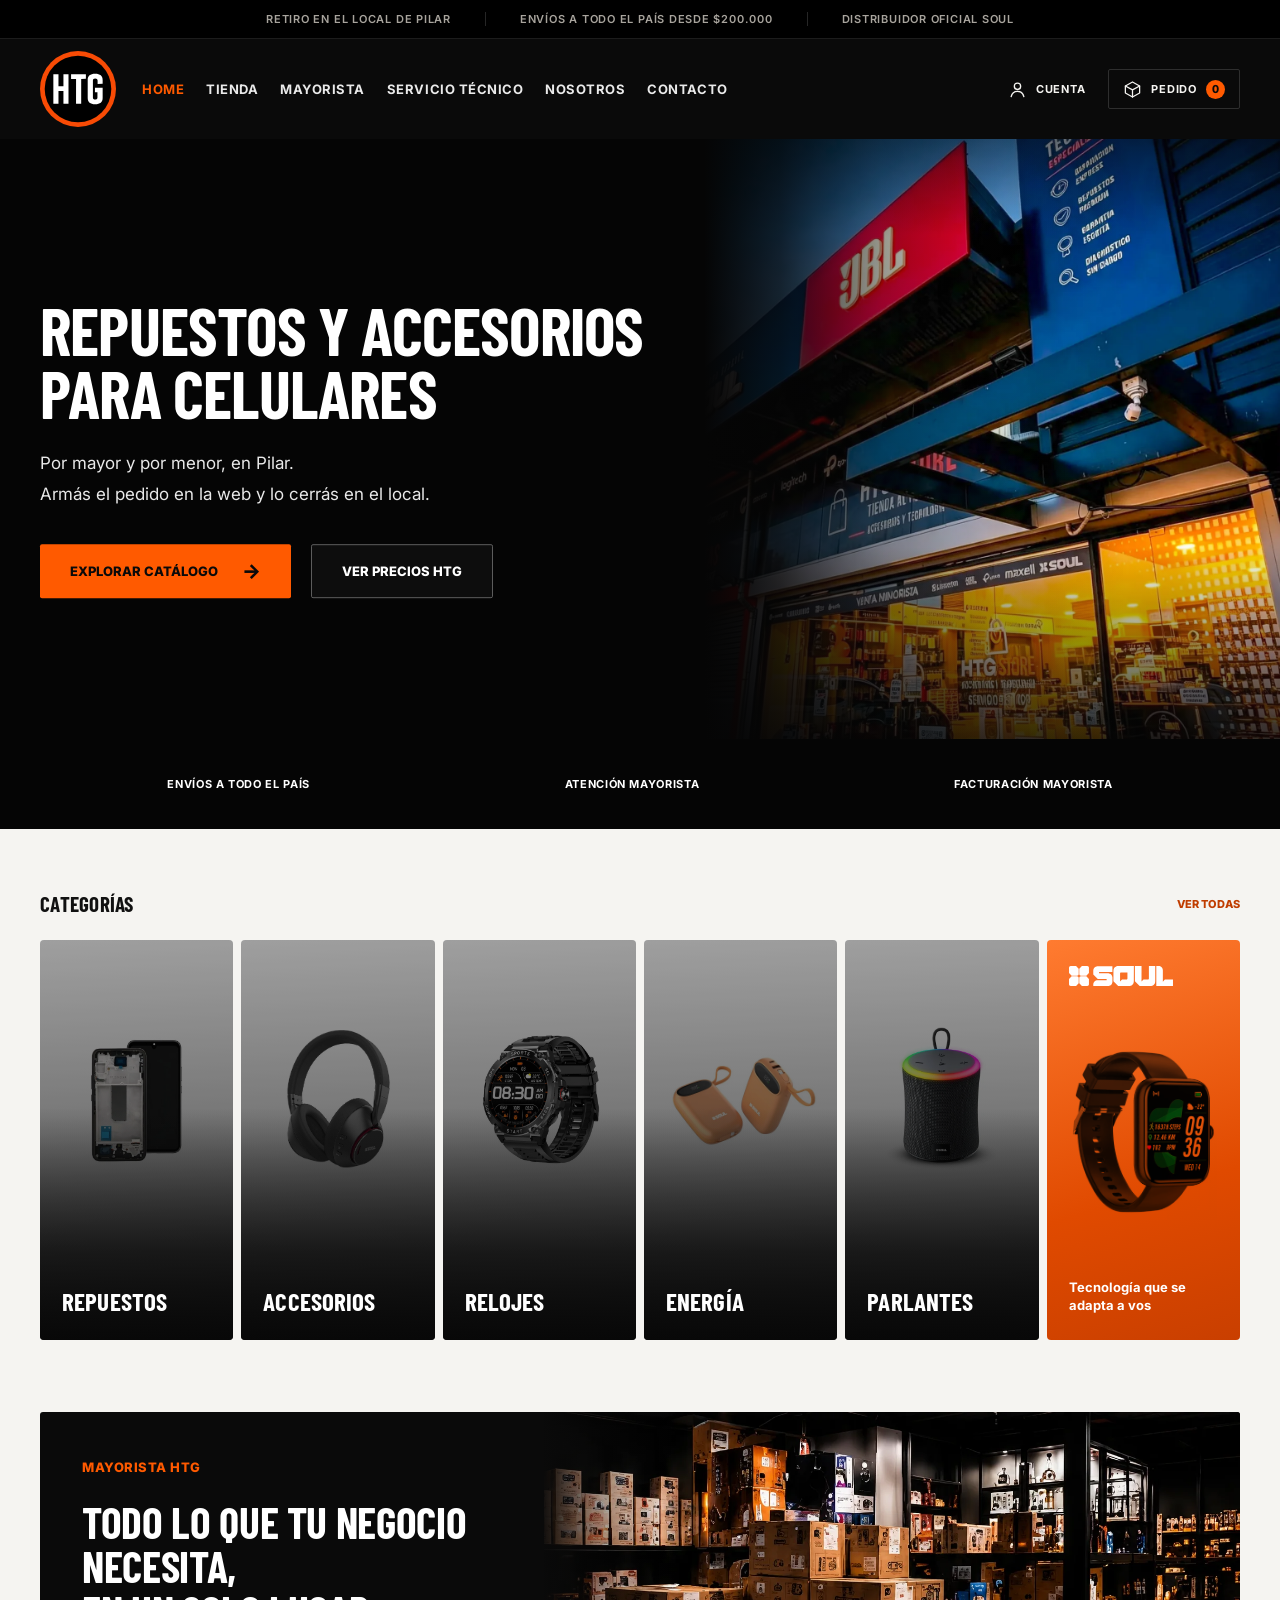
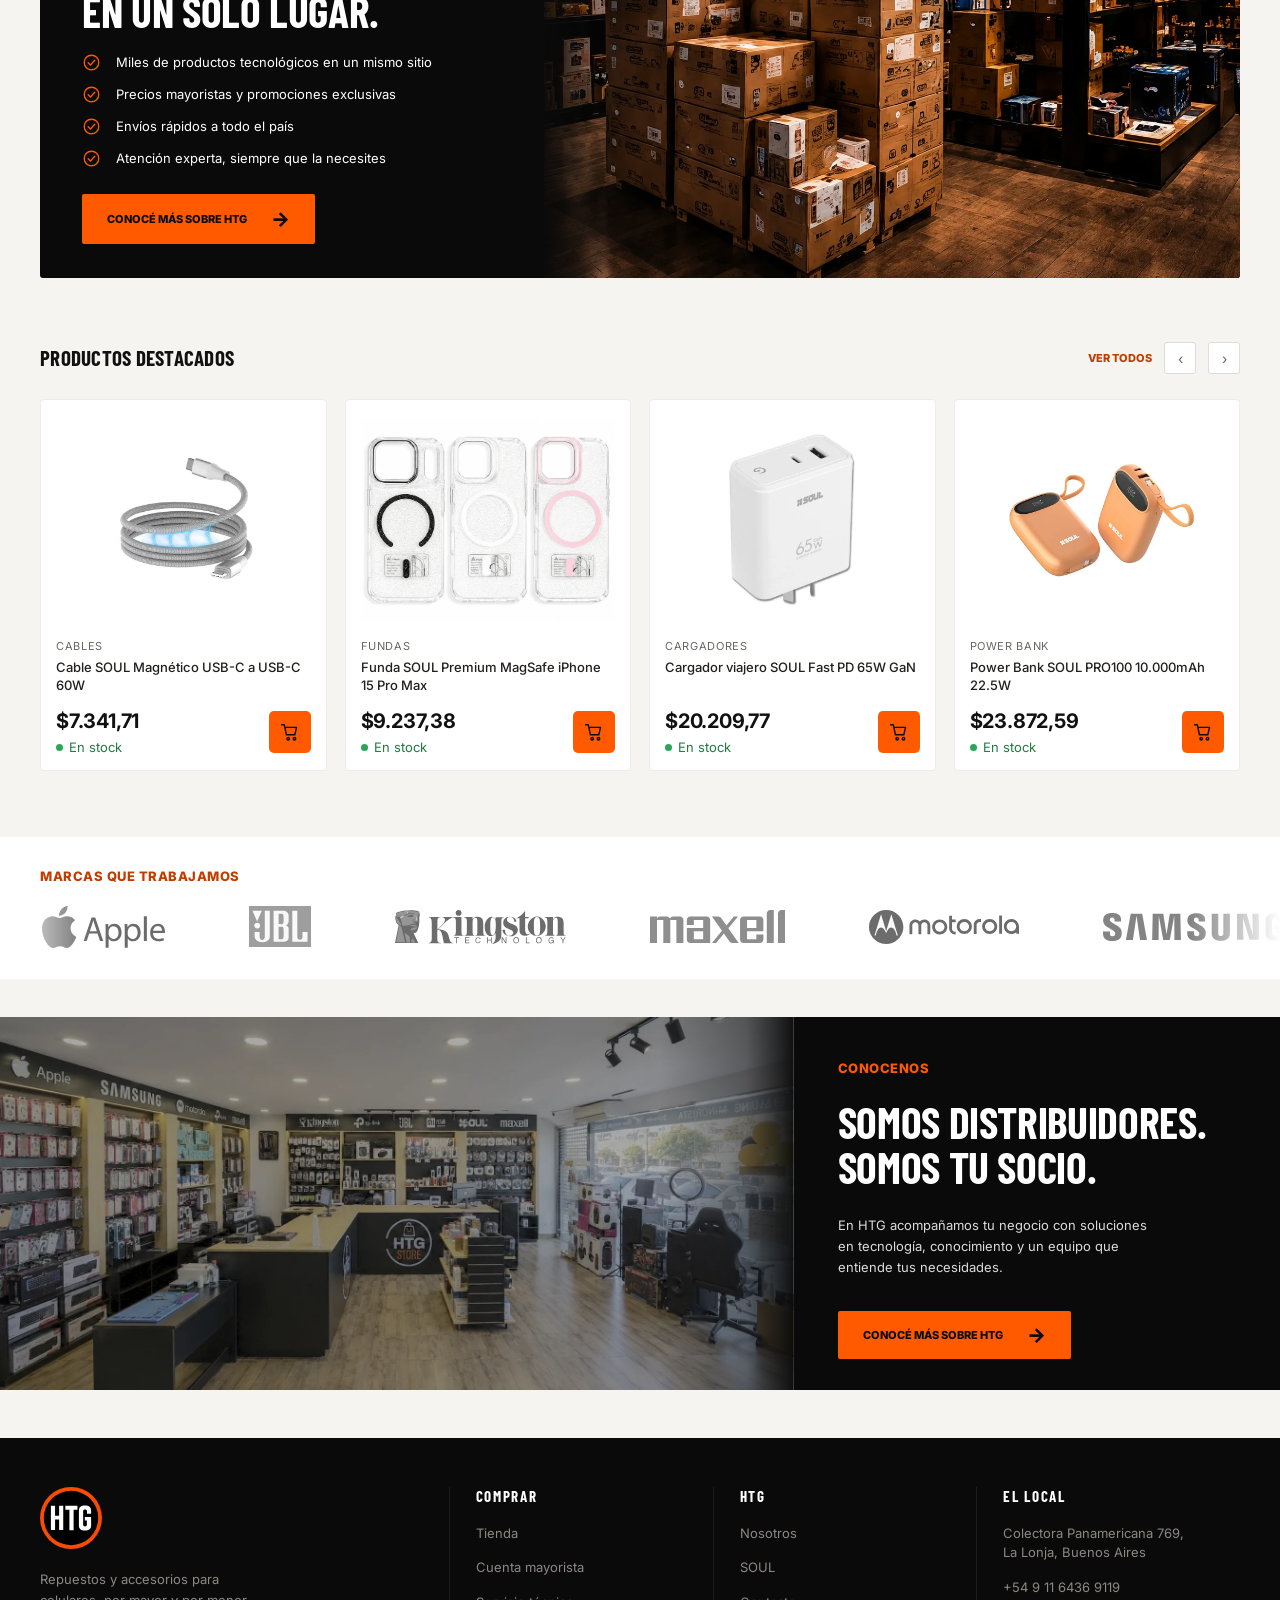
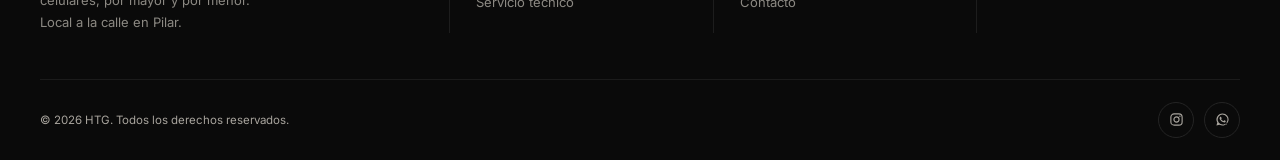
==== commit 544d6f4a: "Rubros reales, revisión de composición, mobile y performance TIENDA — Los 26 rubros reales del lista" ====
--- a/index.html
+++ b/index.html
@@ -3,34 +3,71 @@
 <head>
   <meta charset="utf-8">
   <meta name="viewport" content="width=device-width,initial-scale=1">
-  <meta name="description" content="HTG — Repuestos y accesorios para venta minorista y mayorista.">
-  <title>HTG — Tecnología para tu negocio</title>
+  <meta name="description" content="Repuestos, accesorios y tecnología por mayor y por menor. Local a la calle en Pilar: armás el pedido en la web y lo cerrás en el local.">
+  <title>HTG — Repuestos y accesorios para celulares en Pilar</title>
+  <link rel="icon" href="htg-assets/htg-logo.svg">
+  <!-- AL PUBLICAR: og:image y og:url tienen que ser absolutos (https://dominio/...)
+       y hace falta <link rel="canonical">. Es lo único que falta el dominio. -->
+  <meta property="og:type" content="website">
+  <meta property="og:site_name" content="HTG">
+  <meta property="og:locale" content="es_AR">
+  <meta property="og:title" content="HTG — Repuestos y accesorios para celulares en Pilar">
+  <meta property="og:description" content="Repuestos, accesorios y tecnología por mayor y por menor. Local a la calle en Pilar: armás el pedido en la web y lo cerrás en el local.">
+  <meta property="og:image" content="htg-assets/og-htg.jpg">
+  <meta property="og:image:width" content="1200">
+  <meta property="og:image:height" content="630">
+  <meta property="og:image:alt" content="Local de HTG en Pilar: mostrador y góndolas de repuestos y accesorios para celulares.">
+  <meta name="twitter:card" content="summary_large_image">
+  <meta name="twitter:title" content="HTG — Repuestos y accesorios para celulares en Pilar">
+  <meta name="twitter:description" content="Repuestos, accesorios y tecnología por mayor y por menor. Local a la calle en Pilar: armás el pedido en la web y lo cerrás en el local.">
+  <meta name="twitter:image" content="htg-assets/og-htg.jpg">
+  <meta name="theme-color" content="#0a0a0a">
+  <link rel="apple-touch-icon" href="htg-assets/apple-touch-icon.png">
   <link rel="stylesheet" href="styles.css">
 </head>
 <body>
+<!--
+  THESIS: la home entra por la pieza, no por el titular: un teléfono abierto en
+  despiece donde cada capa es su rubro. Rechaza el hero de foto con titular
+  encima y cuatro tarjetas debajo, que es lo que shipea todo el rubro.
+  OWN-WORLD: negro #050505 y crema #f5f4f1, naranja #ff5a00 reservado al estado
+  activo. Barlow Condensed en versalitas sobre Inter. Dibujo técnico de trazo
+  1.3: guías horizontales, fantasmas punteados, rótulos alineados a un riel.
+  STORY: esto vende repuestos de celular, tiene profundidad real por rubro, y se
+  retira en Pilar.
+  FIRST VIEWPORT: copy a la izquierda, H1 a dos líneas y dos acciones; a la
+  derecha el despiece de seis capas en cascada hacia abajo-izquierda, cada una
+  con su guía al rótulo y su conteo real de catálogo. La barra de confianza
+  cierra el viewport con las condiciones pegadas a cada promesa.
+  FORM: el despiece, índice 6 de la lista ordenada, seed 97b44312.
+  FINISH: unreviewed and undocumented is unfinished; this build ends with the finish review, the verdict, DESIGN.md, and every shipping raster carrying its provenance
+-->
+  <div class="topbar">
+    <div class="wrap topbar-in">
+      <p class="topbar-item">Retiro en el local de Pilar</p>
+      <p class="topbar-item">Envíos a todo el país desde $200.000</p>
+      <p class="topbar-item">Distribuidor oficial Soul</p>
+    </div>
+  </div>
   <header class="site-header">
-    <a class="logo" href="index.html"><img src="htg-assets/htg-logo.svg" alt="HTG"></a>
+    <a class="logo" href="index.html"><img src="htg-assets/htg-logo.svg" alt="HTG" width="640" height="640" loading="eager" decoding="async"></a>
     <button class="menu-toggle" aria-expanded="false" aria-controls="main-nav" aria-label="Abrir menú"><span></span><span></span></button>
-    <nav id="main-nav" class="main-nav" aria-label="Navegación principal"><a class="active" href="index.html" aria-current="page">Home</a><a href="tienda.html">Tienda</a><a href="mayoristas.html">Mayorista</a><a href="servicio-tecnico.html">Servicio técnico</a><a href="nosotros.html">Nosotros</a><a href="contacto.html">Contacto</a></nav>
-    <div class="header-tools">
-      <form class="mini-search" role="search" action="tienda.html"><input aria-label="Buscar" name="q" placeholder="Buscar productos, marcas, modelos o categorías..."><button type="submit" aria-label="Buscar"><i class="ico ico-search"></i></button></form>
-      <button aria-label="Mi cuenta" class="icon-btn account"><i class="ico ico-user"></i></button><button aria-label="Carrito, 0 productos" class="icon-btn cart"><i class="ico ico-cart"></i><b>0</b></button>
-    </div>
+    <nav id="main-nav" class="main-nav" aria-label="Navegación principal"><a href="index.html" class="active" aria-current="page">Home</a><a href="tienda.html">Tienda</a><a href="mayoristas.html">Mayorista</a><a href="servicio-tecnico.html">Servicio técnico</a><a href="nosotros.html">Nosotros</a><a href="contacto.html">Contacto</a></nav>
+    <div class="header-tools"><a class="tool" href="mayoristas.html"><i class="ico ico-user"></i><span>Cuenta</span></a><a class="tool tool--order" href="tienda.html"><i class="ico ico-box"></i><span>Pedido</span><b class="tool-count">0</b></a></div>
   </header>
 
   <main id="inicio">
     <section class="hero">
       <div class="hero-media">
-      <img class="hero-photo" src="htg-assets/minorista-exterior.webp" alt="Fachada del local HTG con cartelería de JBL y SOUL al atardecer">
+      <img class="hero-photo" src="htg-assets/minorista-exterior.webp" alt="Fachada del local HTG con cartelería de JBL y SOUL al atardecer" width="1500" height="1870" loading="eager" fetchpriority="high" decoding="async">
       <div class="hero-shade"></div>
       <div class="hero-content wrap">
-        <p class="eyebrow">Mayorista de tecnología</p>
-        <h1>Abastecemos<br>tu negocio<br>todos los días</h1>
-        <p>Todo lo que tu negocio necesita, en un solo lugar. <br>Más de 10.000 productos y un servicio confiable <br>para cada día y etapa de tu crecimiento.</p>
+        <h1>Repuestos y accesorios<br>para celulares</h1>
+        <p>Por mayor y por menor, en Pilar. <br>Armás el pedido en la web y lo cerrás en el local.</p>
         <div class="actions"><a class="btn primary" href="tienda.html">Explorar catálogo <span>→</span></a><a class="btn dark" href="mayoristas.html">Ver precios HTG</a></div>
       </div>
       </div>
-      <div class="hero-benefits wrap"><span><i class="ico ico-box"></i><b>+10.000 productos</b></span><span><i class="ico ico-truck"></i><b>Envíos a todo el país</b></span><span><i class="ico ico-users"></i><b>Atención mayorista</b></span><span><i class="ico ico-invoice"></i><b>Facturación mayorista</b></span></div>
+      <div class="hero-benefits wrap"><span><b>Envíos a todo el país</b></span><span><b>Atención mayorista</b></span><span><b>Facturación mayorista</b></span></div>
     </section>
 
     <section id="categorias" class="section wrap categories">
@@ -38,7 +75,7 @@
       <ul class="catmux">
         <li class="catmux__item">
           <a class="catmux__card" href="tienda.html">
-            <img class="catmux__photo" src="htg-assets/modulo.webp" alt="Módulo de repuesto para celular">
+            <img class="catmux__photo" src="htg-assets/modulo.webp" alt="Módulo de repuesto para celular" width="516" height="590" loading="eager" decoding="async">
             <span class="catmux__veil"></span>
             <span class="catmux__foot">
               <b class="catmux__title">Repuestos</b>
@@ -48,7 +85,7 @@
         </li>
         <li class="catmux__item">
           <a class="catmux__card" href="tienda.html">
-            <img class="catmux__photo" src="htg-assets/12477.webp" alt="Auriculares vincha SOUL">
+            <img class="catmux__photo" src="htg-assets/12477.webp" alt="Auriculares vincha SOUL" width="878" height="878" loading="eager" decoding="async">
             <span class="catmux__veil"></span>
             <span class="catmux__foot">
               <b class="catmux__title">Accesorios</b>
@@ -58,7 +95,7 @@
         </li>
         <li class="catmux__item">
           <a class="catmux__card" href="tienda.html">
-            <img class="catmux__photo" src="htg-assets/12790.webp" alt="Smartwatch SOUL EVO">
+            <img class="catmux__photo" src="htg-assets/12790.webp" alt="Smartwatch SOUL EVO" width="1104" height="1104" loading="eager" decoding="async">
             <span class="catmux__veil"></span>
             <span class="catmux__foot">
               <b class="catmux__title">Relojes</b>
@@ -68,7 +105,7 @@
         </li>
         <li class="catmux__item">
           <a class="catmux__card" href="tienda.html">
-            <img class="catmux__photo" src="htg-assets/15716.webp" alt="Power Bank SOUL PRO100">
+            <img class="catmux__photo" src="htg-assets/15716.webp" alt="Power Bank SOUL PRO100" width="744" height="744" loading="eager" decoding="async">
             <span class="catmux__veil"></span>
             <span class="catmux__foot">
               <b class="catmux__title">Energía</b>
@@ -78,7 +115,7 @@
         </li>
         <li class="catmux__item">
           <a class="catmux__card" href="tienda.html">
-            <img class="catmux__photo" src="htg-assets/14958.webp" alt="Parlante portátil SOUL con luces RGB">
+            <img class="catmux__photo" src="htg-assets/14958.webp" alt="Parlante portátil SOUL con luces RGB" width="516" height="516" loading="eager" decoding="async">
             <span class="catmux__veil"></span>
             <span class="catmux__foot">
               <b class="catmux__title">Parlantes</b>
@@ -88,8 +125,8 @@
         </li>
         <li class="catmux__item catmux__item--soul">
           <a class="catmux__card" href="soul.html">
-            <img class="catmux__soulmark" src="htg-assets/logo_soul.svg" alt="SOUL">
-            <img class="catmux__soulprod" src="htg-assets/12115.webp" alt="Smartwatch SOUL EVO 400">
+            <img class="catmux__soulmark" src="htg-assets/logo_soul.svg" alt="SOUL" width="247" height="47" loading="eager" decoding="async">
+            <img class="catmux__soulprod" src="htg-assets/12115.webp" alt="Smartwatch SOUL EVO 400" width="684" height="777" loading="lazy" decoding="async">
             <span class="catmux__foot">
               <b class="catmux__title">Tecnología que se adapta a vos</b>
               <span class="catmux__reveal"><span class="catmux__desc">Audio, carga, relojes y accesorios de la línea propia.</span><span class="catmux__cta">Conocé SOUL <i class="catmux__arrow">→</i></span></span>
@@ -111,64 +148,64 @@
         </ul>
         <a class="btn primary" href="mayoristas.html">Conocé más sobre HTG <span>&#8594;</span></a>
       </div>
-      <div class="wholesale-photo"><img src="htg-assets/heroxmayor.webp" alt="Depósito de HTG con mercadería en pallets y estanterías"><span class="wholesale-fade"></span></div>
+      <div class="wholesale-photo"><img src="htg-assets/heroxmayor.webp" alt="Depósito de HTG con mercadería en pallets y estanterías" width="1578" height="888" loading="lazy" decoding="async"><span class="wholesale-fade"></span></div>
     </section>
 
     <section id="productos" class="section wrap products">
       <div class="section-head"><h2>Productos destacados</h2><div><a href="tienda.html">Ver todos</a><button class="slide prev" aria-label="Anterior">‹</button><button class="slide next" aria-label="Siguiente">›</button></div></div>
       <div class="product-track">
         <article>
-          <img src="htg-assets/13781.webp" alt="Cable SOUL Magnético USB-C a USB-C 60W">
+          <img src="htg-assets/13781.webp" alt="Cable SOUL Magnético USB-C a USB-C 60W" width="716" height="716" loading="lazy" decoding="async">
           <small>Cables</small>
           <h3>Cable SOUL Magnético USB-C a USB-C 60W</h3>
           <div class="prod-buy">
             <div><strong>$7.341,71</strong><p>En stock</p></div>
-            <button type="button" aria-label="Agregar cable al carrito"><i class="ico ico-cart"></i></button>
-          </div>
-        </article>
-        <article>
-          <img src="htg-assets/16739.webp" alt="Funda SOUL Premium MagSafe iPhone 15 Pro Max">
+            <button type="button" aria-label="Agregar cable al pedido"><i class="ico ico-cart"></i></button>
+          </div>
+        </article>
+        <article>
+          <img src="htg-assets/16739.webp" alt="Funda SOUL Premium MagSafe iPhone 15 Pro Max" width="684" height="543" loading="lazy" decoding="async">
           <small>Fundas</small>
           <h3>Funda SOUL Premium MagSafe iPhone 15 Pro Max</h3>
           <div class="prod-buy">
             <div><strong>$9.237,38</strong><p>En stock</p></div>
-            <button type="button" aria-label="Agregar funda al carrito"><i class="ico ico-cart"></i></button>
-          </div>
-        </article>
-        <article>
-          <img src="htg-assets/12470.webp" alt="Cargador viajero SOUL Fast PD 65W GaN">
+            <button type="button" aria-label="Agregar funda al pedido"><i class="ico ico-cart"></i></button>
+          </div>
+        </article>
+        <article>
+          <img src="htg-assets/12470.webp" alt="Cargador viajero SOUL Fast PD 65W GaN" width="684" height="684" loading="lazy" decoding="async">
           <small>Cargadores</small>
           <h3>Cargador viajero SOUL Fast PD 65W GaN</h3>
           <div class="prod-buy">
             <div><strong>$20.209,77</strong><p>En stock</p></div>
-            <button type="button" aria-label="Agregar cargador al carrito"><i class="ico ico-cart"></i></button>
-          </div>
-        </article>
-        <article>
-          <img src="htg-assets/15716.webp" alt="Power Bank SOUL PRO100 10.000mAh 22.5W">
+            <button type="button" aria-label="Agregar cargador al pedido"><i class="ico ico-cart"></i></button>
+          </div>
+        </article>
+        <article>
+          <img src="htg-assets/15716.webp" alt="Power Bank SOUL PRO100 10.000mAh 22.5W" width="744" height="744" loading="lazy" decoding="async">
           <small>Power bank</small>
           <h3>Power Bank SOUL PRO100 10.000mAh 22.5W</h3>
           <div class="prod-buy">
             <div><strong>$23.872,59</strong><p>En stock</p></div>
-            <button type="button" aria-label="Agregar power bank al carrito"><i class="ico ico-cart"></i></button>
-          </div>
-        </article>
-        <article>
-          <img src="htg-assets/12115.webp" alt="Smartwatch SOUL EVO 400 Negro">
+            <button type="button" aria-label="Agregar power bank al pedido"><i class="ico ico-cart"></i></button>
+          </div>
+        </article>
+        <article>
+          <img src="htg-assets/12115.webp" alt="Smartwatch SOUL EVO 400 Negro" width="684" height="777" loading="lazy" decoding="async">
           <small>Smartwatch</small>
           <h3>Smartwatch SOUL EVO 400 Negro</h3>
           <div class="prod-buy">
             <div><strong>$25.157,79</strong><p>En stock</p></div>
-            <button type="button" aria-label="Agregar smartwatch al carrito"><i class="ico ico-cart"></i></button>
-          </div>
-        </article>
-        <article>
-          <img src="htg-assets/12477.webp" alt="Auricular BT SOUL BT800 ANC Vincha Negro">
+            <button type="button" aria-label="Agregar smartwatch al pedido"><i class="ico ico-cart"></i></button>
+          </div>
+        </article>
+        <article>
+          <img src="htg-assets/12477.webp" alt="Auricular BT SOUL BT800 ANC Vincha Negro" width="878" height="878" loading="lazy" decoding="async">
           <small>Audio</small>
           <h3>Auricular BT SOUL BT800 ANC Vincha Negro</h3>
           <div class="prod-buy">
             <div><strong>$37.945,53</strong><p>En stock</p></div>
-            <button type="button" aria-label="Agregar auricular al carrito"><i class="ico ico-cart"></i></button>
+            <button type="button" aria-label="Agregar auricular al pedido"><i class="ico ico-cart"></i></button>
           </div>
         </article>
       </div>
@@ -179,26 +216,26 @@
       <div class="marquee">
         <div class="marquee-track">
           <ul class="marquee-set">
-          <li><img src="htg-assets/marcas/apple.svg" alt="Apple" style="--h:32px"></li>
-          <li><img src="htg-assets/marcas/jbl.svg" alt="JBL" style="--h:31px"></li>
-          <li><img src="htg-assets/marcas/kingstone.svg" alt="Kingston" style="--h:26px"></li>
-          <li><img src="htg-assets/marcas/maxell.svg" alt="Maxell" style="--h:25px"></li>
-          <li><img src="htg-assets/marcas/motorola.svg" alt="Motorola" style="--h:26px"></li>
-          <li><img src="htg-assets/marcas/samsung.svg" alt="Samsung" style="--h:21px"></li>
-          <li><img src="htg-assets/marcas/soul.svg" alt="SOUL" style="--h:26px"></li>
-          <li><img src="htg-assets/marcas/tplinl.svg" alt="TP-Link" style="--h:32px"></li>
-          <li><img src="htg-assets/marcas/xiaomi.svg" alt="Xiaomi" style="--h:29px"></li>
+          <li><img src="htg-assets/marcas/apple.svg" alt="Apple" style="--h:32px" width="751" height="256" loading="eager" decoding="async"></li>
+          <li><img src="htg-assets/marcas/jbl.svg" alt="JBL" style="--h:31px" width="604" height="402" loading="eager" decoding="async"></li>
+          <li><img src="htg-assets/marcas/kingstone.svg" alt="Kingston" style="--h:26px" width="548" height="109" loading="eager" decoding="async"></li>
+          <li><img src="htg-assets/marcas/maxell.svg" alt="Maxell" style="--h:25px" width="588" height="144" loading="eager" decoding="async"></li>
+          <li><img src="htg-assets/marcas/motorola.svg" alt="Motorola" style="--h:26px" width="823" height="188" loading="eager" decoding="async"></li>
+          <li><img src="htg-assets/marcas/samsung.svg" alt="Samsung" style="--h:21px" width="817" height="125" loading="eager" decoding="async"></li>
+          <li><img src="htg-assets/marcas/soul.svg" alt="SOUL" style="--h:26px" width="751" height="143" loading="eager" decoding="async"></li>
+          <li><img src="htg-assets/marcas/tplinl.svg" alt="TP-Link" style="--h:32px" width="750" height="282" loading="eager" decoding="async"></li>
+          <li><img src="htg-assets/marcas/xiaomi.svg" alt="Xiaomi" style="--h:29px" width="762" height="215" loading="eager" decoding="async"></li>
           </ul>
           <ul class="marquee-set" aria-hidden="true">
-          <li><img src="htg-assets/marcas/apple.svg" alt="" style="--h:32px" aria-hidden="true"></li>
-          <li><img src="htg-assets/marcas/jbl.svg" alt="" style="--h:31px" aria-hidden="true"></li>
-          <li><img src="htg-assets/marcas/kingstone.svg" alt="" style="--h:26px" aria-hidden="true"></li>
-          <li><img src="htg-assets/marcas/maxell.svg" alt="" style="--h:25px" aria-hidden="true"></li>
-          <li><img src="htg-assets/marcas/motorola.svg" alt="" style="--h:26px" aria-hidden="true"></li>
-          <li><img src="htg-assets/marcas/samsung.svg" alt="" style="--h:21px" aria-hidden="true"></li>
-          <li><img src="htg-assets/marcas/soul.svg" alt="" style="--h:26px" aria-hidden="true"></li>
-          <li><img src="htg-assets/marcas/tplinl.svg" alt="" style="--h:32px" aria-hidden="true"></li>
-          <li><img src="htg-assets/marcas/xiaomi.svg" alt="" style="--h:29px" aria-hidden="true"></li>
+          <li><img src="htg-assets/marcas/apple.svg" alt="" style="--h:32px" aria-hidden="true" width="751" height="256" loading="eager" decoding="async"></li>
+          <li><img src="htg-assets/marcas/jbl.svg" alt="" style="--h:31px" aria-hidden="true" width="604" height="402" loading="eager" decoding="async"></li>
+          <li><img src="htg-assets/marcas/kingstone.svg" alt="" style="--h:26px" aria-hidden="true" width="548" height="109" loading="eager" decoding="async"></li>
+          <li><img src="htg-assets/marcas/maxell.svg" alt="" style="--h:25px" aria-hidden="true" width="588" height="144" loading="eager" decoding="async"></li>
+          <li><img src="htg-assets/marcas/motorola.svg" alt="" style="--h:26px" aria-hidden="true" width="823" height="188" loading="eager" decoding="async"></li>
+          <li><img src="htg-assets/marcas/samsung.svg" alt="" style="--h:21px" aria-hidden="true" width="817" height="125" loading="eager" decoding="async"></li>
+          <li><img src="htg-assets/marcas/soul.svg" alt="" style="--h:26px" aria-hidden="true" width="751" height="143" loading="eager" decoding="async"></li>
+          <li><img src="htg-assets/marcas/tplinl.svg" alt="" style="--h:32px" aria-hidden="true" width="750" height="282" loading="eager" decoding="async"></li>
+          <li><img src="htg-assets/marcas/xiaomi.svg" alt="" style="--h:29px" aria-hidden="true" width="762" height="215" loading="eager" decoding="async"></li>
           </ul>
         </div>
       </div>
@@ -211,7 +248,7 @@
         <p>En HTG acompañamos tu negocio con soluciones en tecnología, conocimiento y un equipo que entiende tus necesidades.</p>
         <a class="btn primary" href="nosotros.html">Conocé más sobre HTG <span>&#8594;</span></a>
       </div>
-      <div class="about-photo"><img src="htg-assets/interiorlocal.webp" alt="Interior del local HTG con la pared de marcas y el mostrador de atención"><span class="about-fade"></span></div>
+      <div class="about-photo"><img src="htg-assets/interiorlocal.webp" alt="Interior del local HTG con la pared de marcas y el mostrador de atención" width="1672" height="941" loading="lazy" decoding="async"><span class="about-fade"></span></div>
     </section>
 
     </main>
@@ -219,21 +256,17 @@
   <footer>
     <div class="wrap footer-grid">
       <div class="footer-brand">
-        <img src="htg-assets/htg-logo.svg" alt="HTG">
-        <p>Mayorista de tecnología para tu negocio. Stock real, variedad y atención personalizada.</p>
-        <div class="footer-social">
+        <img src="htg-assets/htg-logo.svg" alt="HTG" width="120" height="120" loading="lazy" decoding="async">
+        <p>Repuestos y accesorios para celulares, por mayor y por menor. Local a la calle en Pilar.</p>
+            </div>
+      <nav><b>Comprar</b><a href="tienda.html">Tienda</a><a href="mayoristas.html">Cuenta mayorista</a><a href="servicio-tecnico.html">Servicio técnico</a></nav>
+      <nav><b>HTG</b><a href="nosotros.html">Nosotros</a><a href="soul.html">SOUL</a><a href="contacto.html">Contacto</a></nav>
+      <nav><b>El local</b><a href="https://www.google.com/maps/search/?api=1&amp;query=HTG+Celulares+Pilar+Colectora+Panamericana+769+La+Lonja" target="_blank" rel="noopener">Colectora Panamericana 769,<br>La Lonja, Buenos Aires</a><a href="https://wa.me/5491164369119" target="_blank" rel="noopener">+54 9 11 6436 9119</a></nav>
+    </div>
+    <div class="wrap legal"><span>© 2026 HTG. Todos los derechos reservados.</span><div class="footer-social">
           <a href="https://instagram.com/htgpilar" target="_blank" rel="noopener" aria-label="Instagram de HTG"><i class="ico ico-ig"></i></a>
-          <a href="#" aria-label="Facebook de HTG"><i class="ico ico-fb"></i></a>
           <a href="https://wa.me/5491164369119" target="_blank" rel="noopener" aria-label="WhatsApp de HTG"><i class="ico ico-wa"></i></a>
-        </div>
-      </div>
-      <nav><b>Productos</b><a href="tienda.html">Catálogo</a><a href="tienda.html">Novedades</a><a href="tienda.html">Ofertas</a><a href="soul.html">Marcas</a></nav>
-      <nav><b>Información</b><a href="#">Envíos y entregas</a><a href="#">Métodos de pago</a><a href="#">Términos y condiciones</a></nav>
-      <nav><b>Sobre HTG</b><a href="nosotros.html">Nosotros</a><a href="servicio-tecnico.html">Servicio técnico</a><a href="contacto.html">Contacto</a><a href="nosotros.html">Sucursales</a></nav>
-      <nav><b>Cuenta</b><a href="#">Gestión de cuenta</a><a href="#">Mis pedidos</a><a href="#">Favoritos</a><a href="#">Cerrar sesión</a></nav>
-      <nav><b>Servicio mayorista</b><a href="mayoristas.html">Atención mayorista</a><a href="mayoristas.html">Venta corporativa</a><a href="mayoristas.html">Canal distribución</a><a href="#">Política de privacidad</a></nav>
-    </div>
-    <div class="wrap legal"><span>© 2026 HTG. Todos los derechos reservados.</span><span><a href="#">Términos y condiciones</a><a href="#">Política de privacidad</a></span></div>
+        </div></div>
   </footer>
   <script src="script.js"></script>
 </body>
--- a/styles.css
+++ b/styles.css
@@ -1,51 +1,630 @@
 @import url('https://fonts.googleapis.com/css2?family=Barlow+Condensed:wght@600;700;800&family=Inter:wght@400;500;600;700;800&display=swap');
-:root{--orange:#ff5a00;--black:#090909;--warm:#f5f4f1;--line:#dededb;--green:#2aa756;--wrap:1370px}*{box-sizing:border-box}html{scroll-behavior:smooth;scroll-padding-top:104px}body{margin:0;background:var(--warm);color:#111;font-family:Inter,Arial,sans-serif;font-size:14px}a{color:inherit;text-decoration:none}img{display:block;max-width:100%}button,input,select{font:inherit}.wrap{width:min(calc(100% - 80px),var(--wrap));margin-inline:auto}.site-header{height:90px;padding-inline:max(40px,calc((100% - var(--wrap)) / 2));background:#0a0a0a;color:#fff;display:grid;grid-template-columns:auto 1fr auto;align-items:center;gap:44px;position:sticky;top:0;z-index:20;transition:box-shadow .3s ease}.logo img{width:60px;min-width:60px}.ico{display:block;width:21px;height:21px;background:currentColor;-webkit-mask:var(--i) center/contain no-repeat;mask:var(--i) center/contain no-repeat}.ico-search{--i:url("data:image/svg+xml,%3Csvg xmlns='http://www.w3.org/2000/svg' viewBox='0 0 24 24' fill='none' stroke='%23000' stroke-width='1.9' stroke-linecap='round'%3E%3Ccircle cx='10.5' cy='10.5' r='7'/%3E%3Cpath d='M15.6 15.6L21 21'/%3E%3C/svg%3E")}.ico-user{--i:url("data:image/svg+xml,%3Csvg xmlns='http://www.w3.org/2000/svg' viewBox='0 0 24 24' fill='none' stroke='%23000' stroke-width='1.7' stroke-linecap='round' stroke-linejoin='round'%3E%3Ccircle cx='12' cy='8' r='4'/%3E%3Cpath d='M4 21c1-4.4 4-6.6 8-6.6s7 2.2 8 6.6'/%3E%3C/svg%3E")}.ico-cart{--i:url("data:image/svg+xml,%3Csvg xmlns='http://www.w3.org/2000/svg' viewBox='0 0 24 24' fill='none' stroke='%23000' stroke-width='1.7' stroke-linecap='round' stroke-linejoin='round'%3E%3Cpath d='M2 3.2h3.1l2.6 12.1h10.1l2-8.9H6.2'/%3E%3Ccircle cx='9.8' cy='20' r='1.5'/%3E%3Ccircle cx='17.4' cy='20' r='1.5'/%3E%3C/svg%3E")}.chev{display:inline-block;width:9px;height:9px;background:currentColor;opacity:.85;-webkit-mask:url("data:image/svg+xml,%3Csvg xmlns='http://www.w3.org/2000/svg' viewBox='0 0 24 24' fill='none' stroke='%23000' stroke-width='2.6' stroke-linecap='round' stroke-linejoin='round'%3E%3Cpath d='M5 9l7 7 7-7'/%3E%3C/svg%3E") center/contain no-repeat;mask:url("data:image/svg+xml,%3Csvg xmlns='http://www.w3.org/2000/svg' viewBox='0 0 24 24' fill='none' stroke='%23000' stroke-width='2.6' stroke-linecap='round' stroke-linejoin='round'%3E%3Cpath d='M5 9l7 7 7-7'/%3E%3C/svg%3E") center/contain no-repeat}.main-nav{display:flex;gap:32px;align-items:center}.main-nav a{display:inline-flex;align-items:center;gap:7px;white-space:nowrap;font-size:13px;text-transform:uppercase;font-weight:700;letter-spacing:.05em;color:#eaeaea;padding:34px 0;transition:color .2s}.main-nav a:hover,.main-nav .active{color:var(--orange)}.header-tools{display:flex;align-items:center;gap:20px}.mini-search{width:clamp(200px,25vw,372px);height:46px;border:1px solid #262626;background:#151515;border-radius:999px;display:flex;align-items:center;gap:10px;padding:0 18px 0 22px}.mini-search input{width:100%;min-width:0;border:0;outline:0;background:none;color:#fff;font-size:12px}.mini-search input::placeholder{color:#7d7d7d}.mini-search button{border:0;background:none;color:#cfcfcf;padding:0;display:grid;place-items:center;cursor:pointer;transition:color .2s}.mini-search button:hover{color:var(--orange)}.icon-btn{color:#fff;border:0;background:none;padding:0;position:relative;display:grid;place-items:center;cursor:pointer;transition:color .2s}.icon-btn:hover{color:var(--orange)}.cart b{position:absolute;display:grid;place-items:center;min-width:15px;height:15px;padding:0 3px;background:var(--orange);color:#fff;border-radius:50px;font:700 9px Inter,sans-serif;top:-6px;right:-7px}.site-header.is-stuck{box-shadow:0 1px 0 rgba(255,255,255,.09),0 12px 30px rgba(0,0,0,.42)}.menu-toggle{display:none}.hero{background:#050505;color:#fff}.hero-media{position:relative;height:600px;background:#050505;overflow:hidden}.hero-photo{position:absolute;top:0;right:0;width:48.5%;height:100%;object-fit:cover;object-position:center 50%}.hero-shade{position:absolute;inset:0;background:linear-gradient(90deg,#050505 0,#050505 55%,rgba(5,5,5,.82) 61%,rgba(5,5,5,.4) 69%,rgba(5,5,5,.11) 78%,rgba(5,5,5,0) 88%),linear-gradient(0deg,rgba(5,5,5,.8) 0,transparent 32%),linear-gradient(180deg,rgba(5,5,5,.5) 0,transparent 16%)}.hero-content{position:absolute;top:50%;transform:translateY(-50%);left:0;right:0}.eyebrow{color:var(--orange);font-size:12px;text-transform:uppercase;font-weight:800;letter-spacing:.04em}.hero h1,.wholesale h2,.about h2{font-family:'Barlow Condensed',Impact,sans-serif;text-transform:uppercase;font-size:61px;line-height:.92;letter-spacing:-.02em;margin:14px 0 18px}.hero h1{font-size:66px;line-height:1.04;letter-spacing:-.005em;margin:18px 0 24px}.hero .eyebrow{font-size:13px;letter-spacing:.09em}.hero-content>p:last-of-type{font-size:17px;line-height:1.8;color:#e9e9e9}.hero .btn{height:54px;font-size:12px;padding:0 30px}.hero .btn.dark{border-color:#5c5c5c}.actions{display:flex;gap:20px;margin-top:34px}.btn{height:50px;display:inline-flex;align-items:center;justify-content:center;padding:0 25px;text-transform:uppercase;font-weight:800;font-size:11px;border-radius:2px}.btn.primary{background:var(--orange);color:#fff}.btn.primary span{font-size:20px;margin-left:24px}.btn.ghost{border:1px solid #aaa;color:#fff;background:rgba(0,0,0,.22)}.btn.dark{background:#0d0d0d;color:#fff;border:1px solid #2b2b2b;transition:background .2s}.btn.dark:hover{background:#1c1c1c}.btn.primary{transition:background .2s}.btn.primary:hover{background:#e05000}.hero-benefits{height:90px;display:flex;align-items:center;justify-content:space-around;color:#fff;text-transform:uppercase;font-size:11px;font-weight:700;letter-spacing:.06em}.hero-benefits span{display:flex;gap:13px;align-items:center}.hero-benefits .ico{width:25px;height:25px;flex:none;color:var(--orange)}.ico-box{--i:url("data:image/svg+xml,%3Csvg xmlns='http://www.w3.org/2000/svg' viewBox='0 0 24 24' fill='none' stroke='%23000' stroke-width='1.6' stroke-linejoin='round' stroke-linecap='round'%3E%3Cpath d='M21 7.5L12 2.5 3 7.5v9l9 5 9-5z'/%3E%3Cpath d='M3 7.5l9 5 9-5M12 12.5V21.5'/%3E%3C/svg%3E")}.ico-truck{--i:url("data:image/svg+xml,%3Csvg xmlns='http://www.w3.org/2000/svg' viewBox='0 0 24 24' fill='none' stroke='%23000' stroke-width='1.6' stroke-linejoin='round' stroke-linecap='round'%3E%3Cpath d='M1.8 5.4h11.4v10.2H1.8z'/%3E%3Cpath d='M13.2 8.9h3.9l3.1 3.1v3.6h-7z'/%3E%3Ccircle cx='6.2' cy='18.2' r='2'/%3E%3Ccircle cx='17.2' cy='18.2' r='2'/%3E%3C/svg%3E")}.ico-users{--i:url("data:image/svg+xml,%3Csvg xmlns='http://www.w3.org/2000/svg' viewBox='0 0 24 24' fill='none' stroke='%23000' stroke-width='1.6' stroke-linejoin='round' stroke-linecap='round'%3E%3Ccircle cx='9' cy='8' r='3.4'/%3E%3Cpath d='M2.4 20.2c.8-3.7 3.2-5.6 6.6-5.6s5.8 1.9 6.6 5.6'/%3E%3Cpath d='M16.6 5.3a3.4 3.4 0 010 6.3M18.2 15c2.1.8 3.2 2.5 3.6 5.2'/%3E%3C/svg%3E")}.ico-invoice{--i:url("data:image/svg+xml,%3Csvg xmlns='http://www.w3.org/2000/svg' viewBox='0 0 24 24' fill='none' stroke='%23000' stroke-width='1.6' stroke-linejoin='round' stroke-linecap='round'%3E%3Cpath d='M5 2.6h14v18.8l-2.8-1.7-2.8 1.7-2.8-1.7-2.8 1.7L5 21.4z'/%3E%3Cpath d='M9 8.4h6M9 12.4h6'/%3E%3C/svg%3E")}.section{padding:44px 0 30px}.section-head{display:flex;align-items:center;justify-content:space-between;margin-bottom:25px}.section-head h2{font-size:22px;text-transform:uppercase;margin:0;font-weight:800}.section-head a{color:var(--orange);font-size:10px;text-transform:uppercase;font-weight:800}.catmux{display:flex;gap:8px;list-style:none;margin:0;padding:0;height:400px}.catmux__item{flex:1 1 0;min-width:0;display:flex;transition:flex-grow .6s cubic-bezier(.22,.61,.36,1)}.catmux:hover .catmux__item,.catmux:focus-within .catmux__item{flex-grow:.78}.catmux:hover .catmux__item:hover,.catmux:focus-within .catmux__item:focus-within{flex-grow:2.3}.catmux__card{position:relative;isolation:isolate;overflow:hidden;flex:1 1 auto;width:100%;min-width:0;display:flex;flex-direction:column;justify-content:flex-end;padding:26px 22px;color:#fff;border-radius:4px;background:linear-gradient(177deg,#cacaca 0,#969696 46%,#2f2f2f 100%)}.catmux__card:after{content:'';position:absolute;inset:0;z-index:1;background:rgba(8,8,8,.22);transition:background .55s ease;pointer-events:none}.catmux__item:hover .catmux__card:after,.catmux__item:focus-within .catmux__card:after{background:rgba(8,8,8,0)}.catmux__photo{position:absolute;top:0;left:0;width:100%;height:76%;padding:18px 14px 0;object-fit:contain;mix-blend-mode:multiply;transform:scale(.98);transition:transform .7s cubic-bezier(.22,.61,.36,1)}.catmux__item:hover .catmux__photo,.catmux__item:focus-within .catmux__photo{transform:scale(1.04)}.catmux__veil{position:absolute;inset:0;z-index:2;pointer-events:none;background:linear-gradient(180deg,transparent 0,transparent 42%,rgba(6,6,6,.72) 78%,rgba(6,6,6,.94) 100%)}.catmux__card:before{content:'';position:absolute;top:0;left:0;right:0;height:2px;z-index:4;background:var(--orange);transform:scaleX(0);transform-origin:left center;transition:transform .6s cubic-bezier(.22,.61,.36,1)}.catmux__item:hover .catmux__card:before,.catmux__item:focus-within .catmux__card:before{transform:scaleX(1)}.catmux__foot{position:relative;z-index:3;display:block}.catmux__title{display:block;font-family:'Barlow Condensed',Impact,sans-serif;text-transform:uppercase;font-size:25px;line-height:1.02;letter-spacing:.005em}.catmux__reveal{display:block;max-width:32ch;max-height:0;margin-top:0;overflow:hidden;opacity:0;transform:translateY(9px);transition:max-height .55s cubic-bezier(.22,.61,.36,1),margin-top .55s cubic-bezier(.22,.61,.36,1),opacity .4s ease .1s,transform .45s cubic-bezier(.22,.61,.36,1) .1s}.catmux__item:hover .catmux__reveal,.catmux__item:focus-within .catmux__reveal{max-height:150px;margin-top:11px;opacity:1;transform:none}.catmux__desc{display:block;font-size:12px;line-height:1.5;color:#d2d2d2}.catmux__cta{display:inline-flex;align-items:center;gap:8px;margin-top:15px;font-size:10px;font-weight:800;text-transform:uppercase;letter-spacing:.08em;color:var(--orange);white-space:nowrap}.catmux__arrow{font-style:normal;transition:transform .4s cubic-bezier(.22,.61,.36,1)}.catmux__item:hover .catmux__arrow,.catmux__item:focus-within .catmux__arrow{transform:translateX(4px)}.catmux__card:focus-visible{outline:2px solid var(--orange);outline-offset:-5px}.catmux__item--soul .catmux__card:after{background:transparent}.catmux__item--soul .catmux__card{background:linear-gradient(163deg,#ff7b30 0,#e04a00 62%,#c93f00 100%);justify-content:space-between}.catmux__item--soul .catmux__card:before{background:#fff}.catmux__soulmark{position:relative;z-index:1;width:112px;max-width:70%;filter:brightness(0) invert(1)}.catmux__soulprod{mix-blend-mode:multiply;position:absolute;left:50%;bottom:30%;z-index:1;transform:translateX(-50%);width:86%;max-width:210px;height:44%;object-fit:contain;transition:transform .7s cubic-bezier(.22,.61,.36,1)}.catmux__item--soul:hover .catmux__soulprod,.catmux__item--soul:focus-within .catmux__soulprod{transform:translateX(-50%) translateY(-6px)}.catmux__item--soul .catmux__title{font-family:Inter,Arial,sans-serif;font-size:13px;font-weight:700;line-height:1.4;text-transform:none;letter-spacing:0}.catmux__item--soul .catmux__desc{color:#ffe6d6}.catmux__item--soul .catmux__cta{color:#fff}.wholesale{min-height:376px;margin-top:8px;background:#0a0a0a;color:#fff;display:grid;grid-template-columns:42% 58%;overflow:hidden;border-radius:3px}.wholesale-copy{padding:34px 42px;display:flex;flex-direction:column;justify-content:center}.wholesale h2{font-size:35px;line-height:1.12;margin:12px 0 20px}.wholesale ul{list-style:none;padding:0;margin:0 0 26px;display:grid;gap:13px;font-size:12.5px;line-height:1.45}.wholesale li{display:flex;align-items:center;gap:15px}.ico-wrench{--i:url("data:image/svg+xml,%3Csvg xmlns='http://www.w3.org/2000/svg' viewBox='0 0 24 24' fill='none' stroke='%23000' stroke-width='1.7' stroke-linecap='round' stroke-linejoin='round'%3E%3Cpath d='M15.4 3.4a5.2 5.2 0 00-6.1 6.9L3.6 16a1.9 1.9 0 002.7 2.7l5.7-5.7a5.2 5.2 0 006.9-6.1l-3 3-2.6-.7-.7-2.6z'/%3E%3C/svg%3E")}.ico-tag{--i:url("data:image/svg+xml,%3Csvg xmlns='http://www.w3.org/2000/svg' viewBox='0 0 24 24' fill='none' stroke='%23000' stroke-width='1.7' stroke-linecap='round' stroke-linejoin='round'%3E%3Cpath d='M20.6 12.9l-7.7 7.7a1.8 1.8 0 01-2.6 0l-7-7V3.4h10.2l7.1 7.1a1.8 1.8 0 010 2.4z'/%3E%3Ccircle cx='8' cy='8' r='1.5'/%3E%3C/svg%3E")}.ico-grid{--i:url("data:image/svg+xml,%3Csvg xmlns='http://www.w3.org/2000/svg' viewBox='0 0 24 24' fill='none' stroke='%23000' stroke-width='1.8'%3E%3Crect x='3' y='3' width='7.6' height='7.6' rx='1.2'/%3E%3Crect x='13.4' y='3' width='7.6' height='7.6' rx='1.2'/%3E%3Crect x='3' y='13.4' width='7.6' height='7.6' rx='1.2'/%3E%3Crect x='13.4' y='13.4' width='7.6' height='7.6' rx='1.2'/%3E%3C/svg%3E")}.ico-list{--i:url("data:image/svg+xml,%3Csvg xmlns='http://www.w3.org/2000/svg' viewBox='0 0 24 24' fill='none' stroke='%23000' stroke-width='1.8' stroke-linecap='round'%3E%3Cpath d='M3.4 6.2h17.2M3.4 12h17.2M3.4 17.8h17.2'/%3E%3C/svg%3E")}.ico-check{--i:url("data:image/svg+xml,%3Csvg xmlns='http://www.w3.org/2000/svg' viewBox='0 0 24 24' fill='none' stroke='%23000' stroke-width='1.7' stroke-linecap='round' stroke-linejoin='round'%3E%3Ccircle cx='12' cy='12' r='9.2'/%3E%3Cpath d='M7.8 12.2l2.9 2.9 5.5-5.9'/%3E%3C/svg%3E")}.wholesale li .ico{width:19px;height:19px;flex:none;color:var(--orange)}.wholesale .btn{align-self:flex-start;height:50px}.wholesale-photo{position:relative;overflow:hidden}.wholesale-photo img{position:absolute;inset:0;width:100%;height:100%;object-fit:cover}.wholesale-fade{position:absolute;inset:0;background:linear-gradient(90deg,rgba(10,10,10,.95) 0,rgba(10,10,10,.4) 7%,rgba(10,10,10,0) 19%)}.products{padding-bottom:46px}.section-head>div{display:flex;align-items:center;gap:12px}.section-head.light>div{display:block}.slide{width:32px;height:32px;border:1px solid #dcdcd9;border-radius:3px;background:#fff;color:#666;cursor:pointer;transition:border-color .2s,color .2s}.slide:hover{border-color:#b4b4b0;color:#111}.product-track{display:grid;grid-template-columns:repeat(6,1fr);gap:13px}.product-track article{position:relative;overflow:hidden;min-width:0;display:flex;flex-direction:column;background:#fff;border:1px solid #ececea;border-radius:4px;padding:15px;transition:transform .35s cubic-bezier(.22,.61,.36,1),border-color .35s ease,box-shadow .35s ease}.product-track article:before{content:'';position:absolute;top:0;left:0;right:0;height:2px;background:var(--orange);transform:scaleX(0);transform-origin:left center;transition:transform .45s cubic-bezier(.22,.61,.36,1)}.product-track article:hover,.product-track article:focus-within{transform:translateY(-4px);border-color:#dcd9d3;box-shadow:0 14px 30px rgba(22,19,15,.10)}.product-track article:hover:before,.product-track article:focus-within:before{transform:scaleX(1)}.product-track article img{width:100%;height:195px;object-fit:contain;margin-bottom:14px;transition:transform .5s cubic-bezier(.22,.61,.36,1)}.product-track article:hover img,.product-track article:focus-within img{transform:scale(1.05)}.product-track small{color:#9a9a9a;text-transform:uppercase;font-size:10px;letter-spacing:.06em}.product-track h3{font-size:12.5px;line-height:1.35;min-height:34px;font-weight:500;margin:6px 0 0;color:#22201d;transition:color .3s ease}.product-track article:hover h3{color:#000}.prod-buy{display:flex;align-items:center;justify-content:space-between;gap:10px;margin-top:auto;padding-top:14px}.product-track strong{display:block;font-size:20px;letter-spacing:-.01em}.product-track p{display:flex;align-items:center;gap:6px;color:var(--green);font-size:10px;margin:6px 0 0}.product-track p:before{content:'';width:7px;height:7px;border-radius:50%;background:var(--green);flex:none}.product-track button{flex:none;width:42px;height:42px;border:0;border-radius:5px;background:var(--orange);color:#fff;display:grid;place-items:center;cursor:pointer;transition:background .25s}.product-track button:hover{background:#e05000}.product-track button .ico{width:20px;height:20px}.product-track button.added{background:var(--green)}.banners{margin:34px auto 42px}.banner-viewport{position:relative;border-radius:4px;overflow:hidden}.banner-track{display:flex;overflow-x:auto;overscroll-behavior-x:contain;scroll-snap-type:x mandatory;scroll-behavior:smooth;scrollbar-width:none;-ms-overflow-style:none}.banner-track::-webkit-scrollbar{display:none}.banner-slide{flex:0 0 100%;scroll-snap-align:start;display:block}.banner-slide img{display:block;width:100%;aspect-ratio:4934/692;object-fit:cover}.banner-nav{position:absolute;top:50%;transform:translateY(-50%);width:40px;height:40px;padding:0;border:0;border-radius:50%;background:rgba(8,8,8,.62);color:#fff;display:grid;place-items:center;cursor:pointer;opacity:0;transition:opacity .3s ease,background .2s ease}.banners:hover .banner-nav,.banner-nav:focus-visible{opacity:1}.banner-nav:hover{background:var(--orange)}.banner-nav.prev{left:14px}.banner-nav.next{right:14px}.banner-nav .chev{width:15px;height:15px}.banner-nav.prev .chev{transform:rotate(90deg)}.banner-nav.next .chev{transform:rotate(-90deg)}.banner-dots{display:flex;justify-content:center;gap:8px;margin-top:14px}.banner-dots button{width:8px;height:8px;padding:0;border:0;border-radius:50%;background:#cfcdc8;cursor:pointer;transition:width .3s cubic-bezier(.22,.61,.36,1),background .25s ease,border-radius .3s ease}.banner-dots button:hover{background:#a9a7a2}.banner-dots button.active{width:24px;border-radius:5px;background:var(--orange)}.brands{--logo-scale:1.32;background:#fff;padding:34px 0 40px;overflow:hidden}.brands .eyebrow{margin:0 0 22px}.marquee{overflow:hidden;-webkit-mask-image:linear-gradient(90deg,transparent 0,#000 7%,#000 93%,transparent 100%);mask-image:linear-gradient(90deg,transparent 0,#000 7%,#000 93%,transparent 100%)}.marquee-track{display:flex;width:max-content;animation:marquee-run 42s linear infinite}.marquee:hover .marquee-track,.marquee:focus-within .marquee-track{animation-play-state:paused}.marquee-set{display:flex;align-items:center;gap:84px;margin:0;padding:0 42px;list-style:none}.marquee-set li{flex:none;display:grid;place-items:center}.marquee-set img{display:block;height:calc(var(--h,28px) * var(--logo-scale));width:auto;max-width:none}@keyframes marquee-run{from{transform:translateX(0)}to{transform:translateX(-50%)}}.about{margin:38px 0 48px;min-height:296px;display:grid;grid-template-columns:31% 69%;background:#0a0a0a;color:#fff;overflow:hidden}.about-copy{display:flex;flex-direction:column;justify-content:center;padding:30px 40px 30px max(40px,calc((100vw - var(--wrap)) / 2))}.about h2{font-size:31px;line-height:1.14;margin:11px 0 13px}.about-copy>p:not(.eyebrow){font-size:13px;line-height:1.62;color:#dcdcdc;max-width:40ch}.about .btn{align-self:flex-start;margin-top:20px;height:48px}.about-photo{position:relative;overflow:hidden}.about-photo img{position:absolute;inset:0;width:100%;height:100%;object-fit:cover;object-position:center 45%}.about-fade{position:absolute;inset:0;background:linear-gradient(90deg,rgba(10,10,10,.95) 0,rgba(10,10,10,.35) 6%,rgba(10,10,10,0) 17%)}.faq{padding-top:34px;padding-bottom:58px}.faq-grid{display:block;border-top:1px solid #d9d6d0;counter-reset:faq}.faq details{position:relative;counter-increment:faq;border-bottom:1px solid #d9d6d0;background:none;padding:0}.faq details:after{content:'';position:absolute;left:0;bottom:-1px;height:1px;width:0;background:var(--orange);transition:width .5s cubic-bezier(.22,.61,.36,1)}.faq details[open]:after{width:100%}.faq summary{display:grid;grid-template-columns:66px 1fr 44px;align-items:center;padding:23px 0;cursor:pointer;list-style:none;color:#1b1b1b;font-size:16px;font-weight:500;transition:color .25s}.faq summary::-webkit-details-marker{display:none}.faq summary::marker{content:''}.faq summary:before{content:counter(faq,decimal-leading-zero);font-family:'Barlow Condensed',sans-serif;font-size:15px;font-weight:700;letter-spacing:.1em;color:#b0aca4;transition:color .3s}.faq summary:after{content:'';width:20px;height:20px;justify-self:end;color:#8d8981;background:linear-gradient(currentColor,currentColor) center/100% 1.7px no-repeat,linear-gradient(currentColor,currentColor) center/1.7px 100% no-repeat;transition:transform .4s cubic-bezier(.22,.61,.36,1),color .25s}.faq summary:hover{color:#000}.faq summary:hover:before,.faq summary:hover:after{color:var(--orange)}.faq summary:focus-visible{outline:2px solid var(--orange);outline-offset:3px}.faq details[open] summary:before{color:var(--orange)}.faq details[open] summary:after{transform:rotate(135deg);color:var(--orange)}.faq details p{margin:0 0 27px;padding-left:66px;max-width:74ch;color:#5d5a55;font-size:13.5px;line-height:1.72}footer{background:#0a0a0a;color:#d8d5d0;padding:54px 0 0}.footer-grid{display:grid;grid-template-columns:1.55fr repeat(5,1fr);gap:0}.footer-grid>*{padding:0 26px}.footer-grid>*:first-child{padding-left:0}.footer-grid>*:last-child{padding-right:0}.footer-grid>*+*{border-left:1px solid #1d1d1d}.footer-brand img{width:62px}.footer-brand p{font-size:12px;line-height:1.65;color:#8c8983;margin:20px 0 24px;max-width:30ch}.footer-social{display:flex;gap:10px}.footer-social a{width:44px;height:44px;display:grid;place-items:center;border:1px solid #242424;border-radius:50%;color:#c6c3bd;transition:border-color .25s,color .25s,background .25s}.footer-social a:hover{border-color:var(--orange);background:var(--orange);color:#fff}.footer-social a:focus-visible{outline:2px solid var(--orange);outline-offset:2px}.footer-social .ico{width:17px;height:17px}.ico-ig{--i:url("data:image/svg+xml,%3Csvg xmlns='http://www.w3.org/2000/svg' viewBox='0 0 24 24' fill='none' stroke='%23000' stroke-width='1.8'%3E%3Crect x='3' y='3' width='18' height='18' rx='5.2'/%3E%3Ccircle cx='12' cy='12' r='4.1'/%3E%3Ccircle cx='17.4' cy='6.6' r='1.15' fill='%23000' stroke='none'/%3E%3C/svg%3E")}.ico-fb{--i:url("data:image/svg+xml,%3Csvg xmlns='http://www.w3.org/2000/svg' viewBox='0 0 24 24' fill='%23000'%3E%3Cpath d='M13.6 21v-8h2.7l.4-3.15h-3.1V7.85c0-.9.26-1.53 1.56-1.53h1.66V3.5c-.29-.04-1.28-.13-2.43-.13-2.41 0-4.06 1.47-4.06 4.18v2.3H7.6V13h2.73v8h3.27z'/%3E%3C/svg%3E")}.ico-wa{--i:url("data:image/svg+xml,%3Csvg xmlns='http://www.w3.org/2000/svg' viewBox='0 0 24 24' fill='%23000'%3E%3Cpath d='M12 2.3a9.66 9.66 0 00-8.3 14.6L2.3 21.7l4.95-1.35A9.66 9.66 0 1012 2.3zm0 1.75a7.9 7.9 0 016.72 12.06l-.29.47.83 3.02-3.1-.81-.45.26A7.9 7.9 0 1112 4.05zm-3.2 3.6c-.16 0-.42.06-.64.3-.22.24-.85.83-.85 2.02 0 1.19.87 2.34.99 2.5.12.16 1.68 2.66 4.13 3.62 2.04.8 2.45.64 2.9.6.44-.04 1.43-.58 1.63-1.15.2-.56.2-1.05.14-1.15-.06-.1-.22-.16-.46-.28-.24-.12-1.43-.7-1.65-.79-.22-.08-.38-.12-.54.12-.16.24-.62.79-.76.95-.14.16-.28.18-.52.06-.24-.12-1.02-.37-1.94-1.19-.72-.64-1.2-1.42-1.34-1.66-.14-.24-.02-.37.1-.49.11-.11.24-.28.36-.42.12-.14.16-.24.24-.4.08-.16.04-.3-.02-.42-.06-.12-.53-1.31-.74-1.79-.19-.45-.39-.39-.54-.4h-.48z'/%3E%3C/svg%3E")}.footer-grid nav{display:flex;flex-direction:column;align-items:flex-start;gap:9px}.footer-grid nav b{font-family:'Barlow Condensed',sans-serif;text-transform:uppercase;font-size:15px;font-weight:700;letter-spacing:.11em;color:#fff;margin-bottom:7px}.footer-grid nav a{padding:3px 0;font-size:12.5px;color:#8c8983;transition:color .2s}.footer-grid nav a:hover{color:var(--orange)}.footer-grid nav a:focus-visible{outline:2px solid var(--orange);outline-offset:2px}.legal{border-top:1px solid #1b1b1b;margin-top:46px;padding:20px 0 24px;display:flex;justify-content:space-between;gap:18px;color:#6c6963;font-size:11.5px}.legal a{transition:color .2s}.legal a:hover{color:#d8d5d0}.legal span+span{display:flex;gap:22px}
-@media(max-width:1360px){.site-header{gap:26px}.main-nav{gap:22px}.main-nav a{font-size:12px;letter-spacing:.04em}.header-tools{gap:14px}}
+:root{--orange:#ff5a00;--warm:#f5f4f1;--line:#dededb;--green:#2aa756;--wrap:1370px}*{box-sizing:border-box}html{scroll-behavior:smooth;scroll-padding-top:104px}body{margin:0;background:var(--warm);color:#111;font-family:Inter,Arial,sans-serif;font-size:14px}a{color:inherit;text-decoration:none}img{display:block;max-width:100%;height:auto}button,input,select{font:inherit}.wrap{width:min(calc(100% - 80px),var(--wrap));margin-inline:auto}.site-header{height:90px;padding-inline:max(40px,calc((100% - var(--wrap)) / 2));background:#0a0a0a;color:#fff;display:grid;grid-template-columns:auto 1fr auto;align-items:center;gap:44px;position:sticky;top:0;z-index:20;transition:box-shadow .3s ease}.logo img{width:60px;min-width:60px}.ico{display:block;width:21px;height:21px;background:currentColor;-webkit-mask:var(--i) center/contain no-repeat;mask:var(--i) center/contain no-repeat}.ico-search{--i:url("data:image/svg+xml,%3Csvg xmlns='http://www.w3.org/2000/svg' viewBox='0 0 24 24' fill='none' stroke='%23000' stroke-width='1.9' stroke-linecap='round'%3E%3Ccircle cx='10.5' cy='10.5' r='7'/%3E%3Cpath d='M15.6 15.6L21 21'/%3E%3C/svg%3E")}.ico-user{--i:url("data:image/svg+xml,%3Csvg xmlns='http://www.w3.org/2000/svg' viewBox='0 0 24 24' fill='none' stroke='%23000' stroke-width='1.7' stroke-linecap='round' stroke-linejoin='round'%3E%3Ccircle cx='12' cy='8' r='4'/%3E%3Cpath d='M4 21c1-4.4 4-6.6 8-6.6s7 2.2 8 6.6'/%3E%3C/svg%3E")}.ico-cart{--i:url("data:image/svg+xml,%3Csvg xmlns='http://www.w3.org/2000/svg' viewBox='0 0 24 24' fill='none' stroke='%23000' stroke-width='1.7' stroke-linecap='round' stroke-linejoin='round'%3E%3Cpath d='M2 3.2h3.1l2.6 12.1h10.1l2-8.9H6.2'/%3E%3Ccircle cx='9.8' cy='20' r='1.5'/%3E%3Ccircle cx='17.4' cy='20' r='1.5'/%3E%3C/svg%3E")}.chev{display:inline-block;width:9px;height:9px;background:currentColor;opacity:.85;-webkit-mask:url("data:image/svg+xml,%3Csvg xmlns='http://www.w3.org/2000/svg' viewBox='0 0 24 24' fill='none' stroke='%23000' stroke-width='2.6' stroke-linecap='round' stroke-linejoin='round'%3E%3Cpath d='M5 9l7 7 7-7'/%3E%3C/svg%3E") center/contain no-repeat;mask:url("data:image/svg+xml,%3Csvg xmlns='http://www.w3.org/2000/svg' viewBox='0 0 24 24' fill='none' stroke='%23000' stroke-width='2.6' stroke-linecap='round' stroke-linejoin='round'%3E%3Cpath d='M5 9l7 7 7-7'/%3E%3C/svg%3E") center/contain no-repeat}.main-nav{display:flex;gap:32px;align-items:center}.main-nav a{display:inline-flex;align-items:center;gap:7px;white-space:nowrap;font-size:var(--t-small);text-transform:uppercase;font-weight:700;letter-spacing:.05em;color:#eaeaea;padding:34px 0;transition:color .2s}.main-nav a:hover,.main-nav .active{color:var(--orange)}.mini-search{width:clamp(200px,25vw,372px);height:46px;border:1px solid #262626;background:#151515;border-radius:999px;display:flex;align-items:center;gap:10px;padding:0 18px 0 22px}.mini-search input{width:100%;min-width:0;border:0;outline:0;background:none;color:#fff;font-size:var(--t-small)}.mini-search input::placeholder{color:#7d7d7d}.mini-search button{border:0;background:none;color:#cfcfcf;padding:0;display:grid;place-items:center;cursor:pointer;transition:color .2s}.mini-search button:hover{color:var(--orange)}.icon-btn{color:#fff;border:0;background:none;padding:0;position:relative;display:grid;place-items:center;cursor:pointer;transition:color .2s}.icon-btn:hover{color:var(--orange)}.cart b{position:absolute;display:grid;place-items:center;min-width:15px;height:15px;padding:0 3px;background:var(--orange);border-radius:50px;font:700 var(--t-micro) Inter,sans-serif;top:-6px;right:-7px}.site-header.is-stuck{box-shadow:0 1px 0 rgba(255,255,255,.09),0 12px 30px rgba(0,0,0,.42)}.menu-toggle{display:none}.hero{background:#050505;color:#fff}.hero-media{position:relative;height:600px;background:#050505;overflow:hidden}.hero-photo{position:absolute;top:0;right:0;width:48.5%;height:100%;object-fit:cover;object-position:center 50%}.hero-shade{position:absolute;inset:0;background:linear-gradient(90deg,#050505 0,#050505 55%,rgba(5,5,5,.82) 61%,rgba(5,5,5,.4) 69%,rgba(5,5,5,.11) 78%,rgba(5,5,5,0) 88%),linear-gradient(0deg,rgba(5,5,5,.8) 0,transparent 32%),linear-gradient(180deg,rgba(5,5,5,.5) 0,transparent 16%)}.hero-content{position:absolute;top:50%;transform:translateY(-50%);left:0;right:0}.eyebrow{font-size:var(--t-small);text-transform:uppercase;font-weight:800;letter-spacing:.04em}.hero h1,.wholesale h2,.about h2{font-family:'Barlow Condensed',Impact,sans-serif;text-transform:uppercase}.hero h1{margin:18px 0 24px}.hero .eyebrow{font-size:var(--t-small);letter-spacing:.09em}.hero-content>p:last-of-type{font-size:var(--t-lede);line-height:1.8;color:#e9e9e9}.hero .btn{height:54px;font-size:var(--t-small);padding:0 30px}.hero .btn.dark{border-color:#5c5c5c}.actions{display:flex;gap:20px;margin-top:34px}.btn{height:50px;display:inline-flex;align-items:center;justify-content:center;padding:0 25px;text-transform:uppercase;font-weight:800;font-size:11px;border-radius:2px}.btn.primary{background:var(--orange)}.btn.primary span{font-size:20px;margin-left:24px}.btn.ghost{border:1px solid #aaa;color:#fff;background:rgba(0,0,0,.22)}.btn.dark{background:#0d0d0d;color:#fff;border:1px solid #2b2b2b;transition:background .2s}.btn.dark:hover{background:#1c1c1c}.btn.primary{transition:background .2s}.hero-benefits{height:90px;display:flex;align-items:center;justify-content:space-around;color:#fff;text-transform:uppercase;font-size:11px;font-weight:700;letter-spacing:.06em}.hero-benefits span{display:flex;align-items:center}.hero-benefits .ico{width:25px;height:25px;flex:none;color:var(--orange)}.ico-box{--i:url("data:image/svg+xml,%3Csvg xmlns='http://www.w3.org/2000/svg' viewBox='0 0 24 24' fill='none' stroke='%23000' stroke-width='1.6' stroke-linejoin='round' stroke-linecap='round'%3E%3Cpath d='M21 7.5L12 2.5 3 7.5v9l9 5 9-5z'/%3E%3Cpath d='M3 7.5l9 5 9-5M12 12.5V21.5'/%3E%3C/svg%3E")}.ico-truck{--i:url("data:image/svg+xml,%3Csvg xmlns='http://www.w3.org/2000/svg' viewBox='0 0 24 24' fill='none' stroke='%23000' stroke-width='1.6' stroke-linejoin='round' stroke-linecap='round'%3E%3Cpath d='M1.8 5.4h11.4v10.2H1.8z'/%3E%3Cpath d='M13.2 8.9h3.9l3.1 3.1v3.6h-7z'/%3E%3Ccircle cx='6.2' cy='18.2' r='2'/%3E%3Ccircle cx='17.2' cy='18.2' r='2'/%3E%3C/svg%3E")}.ico-users{--i:url("data:image/svg+xml,%3Csvg xmlns='http://www.w3.org/2000/svg' viewBox='0 0 24 24' fill='none' stroke='%23000' stroke-width='1.6' stroke-linejoin='round' stroke-linecap='round'%3E%3Ccircle cx='9' cy='8' r='3.4'/%3E%3Cpath d='M2.4 20.2c.8-3.7 3.2-5.6 6.6-5.6s5.8 1.9 6.6 5.6'/%3E%3Cpath d='M16.6 5.3a3.4 3.4 0 010 6.3M18.2 15c2.1.8 3.2 2.5 3.6 5.2'/%3E%3C/svg%3E")}.ico-invoice{--i:url("data:image/svg+xml,%3Csvg xmlns='http://www.w3.org/2000/svg' viewBox='0 0 24 24' fill='none' stroke='%23000' stroke-width='1.6' stroke-linejoin='round' stroke-linecap='round'%3E%3Cpath d='M5 2.6h14v18.8l-2.8-1.7-2.8 1.7-2.8-1.7-2.8 1.7L5 21.4z'/%3E%3Cpath d='M9 8.4h6M9 12.4h6'/%3E%3C/svg%3E")}.section{padding:44px 0 30px}.section-head{display:flex;align-items:center;justify-content:space-between;margin-bottom:25px}.section-head h2{text-transform:uppercase;margin:0}.section-head a{font-size:var(--t-micro);text-transform:uppercase;font-weight:800}.catmux{display:flex;gap:8px;list-style:none;margin:0;padding:0;height:400px}.catmux__item{flex:1 1 0;min-width:0;display:flex;transition:flex-grow .6s cubic-bezier(.22,.61,.36,1)}.catmux:hover .catmux__item,.catmux:focus-within .catmux__item{flex-grow:.78}.catmux:hover .catmux__item:hover,.catmux:focus-within .catmux__item:focus-within{flex-grow:2.3}.catmux__card{position:relative;isolation:isolate;overflow:hidden;flex:1 1 auto;width:100%;min-width:0;display:flex;flex-direction:column;justify-content:flex-end;padding:26px 22px;color:#fff;border-radius:4px;background:linear-gradient(177deg,#cacaca 0,#969696 46%,#2f2f2f 100%)}.catmux__card:after{content:'';position:absolute;inset:0;z-index:1;background:rgba(8,8,8,.22);transition:background .55s ease;pointer-events:none}.catmux__item:hover .catmux__card:after,.catmux__item:focus-within .catmux__card:after{background:rgba(8,8,8,0)}.catmux__photo{position:absolute;top:0;left:0;width:100%;height:76%;padding:18px 14px 0;object-fit:contain;mix-blend-mode:multiply;transform:scale(.98);transition:transform .7s cubic-bezier(.22,.61,.36,1)}.catmux__item:hover .catmux__photo,.catmux__item:focus-within .catmux__photo{transform:scale(1.04)}.catmux__veil{position:absolute;inset:0;z-index:2;pointer-events:none;background:linear-gradient(180deg,transparent 0,transparent 42%,rgba(6,6,6,.72) 78%,rgba(6,6,6,.94) 100%)}.catmux__card:before{content:'';position:absolute;top:0;left:0;right:0;height:2px;z-index:4;background:var(--orange);transform:scaleX(0);transform-origin:left center;transition:transform .6s cubic-bezier(.22,.61,.36,1)}.catmux__item:hover .catmux__card:before,.catmux__item:focus-within .catmux__card:before{transform:scaleX(1)}.catmux__foot{position:relative;z-index:3;display:block}.catmux__title{display:block;font-family:'Barlow Condensed',Impact,sans-serif;text-transform:uppercase;font-size:25px;line-height:1.02;letter-spacing:.005em}.catmux__reveal{display:block;max-width:32ch;max-height:0;margin-top:0;overflow:hidden;opacity:0;transform:translateY(9px);transition:max-height .55s cubic-bezier(.22,.61,.36,1),margin-top .55s cubic-bezier(.22,.61,.36,1),opacity .4s ease .1s,transform .45s cubic-bezier(.22,.61,.36,1) .1s}.catmux__item:hover .catmux__reveal,.catmux__item:focus-within .catmux__reveal{max-height:150px;margin-top:11px;opacity:1;transform:none}.catmux__desc{display:block;font-size:var(--t-small);line-height:1.5;color:#d2d2d2}.catmux__cta{display:inline-flex;align-items:center;gap:8px;margin-top:15px;font-size:var(--t-micro);font-weight:800;text-transform:uppercase;letter-spacing:.08em;white-space:nowrap}.catmux__arrow{font-style:normal;transition:transform .4s cubic-bezier(.22,.61,.36,1)}.catmux__item:hover .catmux__arrow,.catmux__item:focus-within .catmux__arrow{transform:translateX(4px)}.catmux__card:focus-visible{outline:2px solid var(--orange);outline-offset:-5px}.catmux__item--soul .catmux__card:after{background:transparent}.catmux__item--soul .catmux__card{background:linear-gradient(163deg,#ff7b30 0,#e04a00 62%,#c93f00 100%);justify-content:space-between}.catmux__item--soul .catmux__card:before{background:#fff}.catmux__soulmark{position:relative;z-index:1;width:112px;max-width:70%;filter:brightness(0) invert(1)}.catmux__soulprod{mix-blend-mode:multiply;position:absolute;left:50%;bottom:30%;z-index:1;transform:translateX(-50%);width:86%;max-width:210px;height:44%;object-fit:contain;transition:transform .7s cubic-bezier(.22,.61,.36,1)}.catmux__item--soul:hover .catmux__soulprod,.catmux__item--soul:focus-within .catmux__soulprod{transform:translateX(-50%) translateY(-6px)}.catmux__item--soul .catmux__title{font-family:Inter,Arial,sans-serif;font-size:var(--t-small);font-weight:700;line-height:1.4;text-transform:none;letter-spacing:0}.catmux__item--soul .catmux__desc{color:#ffe6d6}.catmux__item--soul .catmux__cta{color:#fff}.wholesale{min-height:376px;margin-top:8px;background:#0a0a0a;color:#fff;display:grid;grid-template-columns:42% 58%;overflow:hidden;border-radius:3px}.wholesale-copy{padding:34px 42px;display:flex;flex-direction:column;justify-content:center}.wholesale h2{margin:12px 0 20px}.wholesale ul{list-style:none;padding:0;margin:0 0 26px;display:grid;gap:13px;font-size:var(--t-small);line-height:1.45}.wholesale li{display:flex;align-items:center;gap:15px}.ico-wrench{--i:url("data:image/svg+xml,%3Csvg xmlns='http://www.w3.org/2000/svg' viewBox='0 0 24 24' fill='none' stroke='%23000' stroke-width='1.7' stroke-linecap='round' stroke-linejoin='round'%3E%3Cpath d='M15.4 3.4a5.2 5.2 0 00-6.1 6.9L3.6 16a1.9 1.9 0 002.7 2.7l5.7-5.7a5.2 5.2 0 006.9-6.1l-3 3-2.6-.7-.7-2.6z'/%3E%3C/svg%3E")}.ico-tag{--i:url("data:image/svg+xml,%3Csvg xmlns='http://www.w3.org/2000/svg' viewBox='0 0 24 24' fill='none' stroke='%23000' stroke-width='1.7' stroke-linecap='round' stroke-linejoin='round'%3E%3Cpath d='M20.6 12.9l-7.7 7.7a1.8 1.8 0 01-2.6 0l-7-7V3.4h10.2l7.1 7.1a1.8 1.8 0 010 2.4z'/%3E%3Ccircle cx='8' cy='8' r='1.5'/%3E%3C/svg%3E")}.ico-grid{--i:url("data:image/svg+xml,%3Csvg xmlns='http://www.w3.org/2000/svg' viewBox='0 0 24 24' fill='none' stroke='%23000' stroke-width='1.8'%3E%3Crect x='3' y='3' width='7.6' height='7.6' rx='1.2'/%3E%3Crect x='13.4' y='3' width='7.6' height='7.6' rx='1.2'/%3E%3Crect x='3' y='13.4' width='7.6' height='7.6' rx='1.2'/%3E%3Crect x='13.4' y='13.4' width='7.6' height='7.6' rx='1.2'/%3E%3C/svg%3E")}.ico-list{--i:url("data:image/svg+xml,%3Csvg xmlns='http://www.w3.org/2000/svg' viewBox='0 0 24 24' fill='none' stroke='%23000' stroke-width='1.8' stroke-linecap='round'%3E%3Cpath d='M3.4 6.2h17.2M3.4 12h17.2M3.4 17.8h17.2'/%3E%3C/svg%3E")}.ico-check{--i:url("data:image/svg+xml,%3Csvg xmlns='http://www.w3.org/2000/svg' viewBox='0 0 24 24' fill='none' stroke='%23000' stroke-width='1.7' stroke-linecap='round' stroke-linejoin='round'%3E%3Ccircle cx='12' cy='12' r='9.2'/%3E%3Cpath d='M7.8 12.2l2.9 2.9 5.5-5.9'/%3E%3C/svg%3E")}.wholesale li .ico{width:19px;height:19px;flex:none;color:var(--orange)}.wholesale .btn{align-self:flex-start;height:50px}.wholesale-photo{position:relative;overflow:hidden}.wholesale-photo img{position:absolute;inset:0;width:100%;height:100%;object-fit:cover}.wholesale-fade{position:absolute;inset:0;background:linear-gradient(90deg,rgba(10,10,10,.95) 0,rgba(10,10,10,.4) 7%,rgba(10,10,10,0) 19%)}.products{padding-bottom:46px}.section-head>div{display:flex;align-items:center;gap:12px}.section-head.light>div{display:block}.slide{width:32px;height:32px;border:1px solid #dcdcd9;border-radius:3px;background:#fff;color:#666;cursor:pointer;transition:border-color .2s,color .2s}.slide:hover{border-color:#b4b4b0;color:#111}.product-track{display:grid;grid-template-columns:repeat(6,1fr);gap:13px}.product-track article{position:relative;overflow:hidden;min-width:0;display:flex;flex-direction:column;background:#fff;border:1px solid #ececea;border-radius:4px;padding:15px;transition:transform .35s cubic-bezier(.22,.61,.36,1),border-color .35s ease,box-shadow .35s ease}.product-track article:before{content:'';position:absolute;top:0;left:0;right:0;height:2px;background:var(--orange);transform:scaleX(0);transform-origin:left center;transition:transform .45s cubic-bezier(.22,.61,.36,1)}.product-track article:hover,.product-track article:focus-within{transform:translateY(-4px);border-color:#dcd9d3;box-shadow:0 14px 30px rgba(22,19,15,.10)}.product-track article:hover:before,.product-track article:focus-within:before{transform:scaleX(1)}.product-track article img{width:100%;height:195px;object-fit:contain;margin-bottom:14px;transition:transform .5s cubic-bezier(.22,.61,.36,1)}.product-track article:hover img,.product-track article:focus-within img{transform:scale(1.05)}.product-track small{color:#9a9a9a;text-transform:uppercase;font-size:var(--t-micro);letter-spacing:.06em}.product-track h3{min-height:34px;font-weight:500;margin:6px 0 0;color:#22201d;transition:color .3s ease}.product-track article:hover h3{color:#000}.prod-buy{display:flex;align-items:center;justify-content:space-between;gap:10px;margin-top:auto;padding-top:14px}.product-track strong{display:block;font-size:20px;letter-spacing:-.01em}.product-track p{display:flex;align-items:center;gap:6px;color:var(--green);font-size:var(--t-small);margin:6px 0 0}.product-track p:before{content:'';width:7px;height:7px;border-radius:50%;background:var(--green);flex:none}.product-track button{flex:none;width:42px;height:42px;border:0;border-radius:5px;background:var(--orange);display:grid;place-items:center;cursor:pointer;transition:background .25s}.product-track button:hover{background:#e05000}.product-track button .ico{width:20px;height:20px}.product-track button.added{background:var(--green)}.banners{margin:34px auto 42px}.banner-viewport{position:relative;border-radius:4px;overflow:hidden}.banner-track{display:flex;overflow-x:auto;overscroll-behavior-x:contain;scroll-snap-type:x mandatory;scroll-behavior:smooth;scrollbar-width:none;-ms-overflow-style:none}.banner-track::-webkit-scrollbar{display:none}.banner-slide{flex:0 0 100%;scroll-snap-align:start;display:block}.banner-slide img{display:block;width:100%;aspect-ratio:4934/692;object-fit:cover}.banner-nav{position:absolute;top:50%;transform:translateY(-50%);width:40px;height:40px;padding:0;border:0;border-radius:50%;background:rgba(8,8,8,.62);color:#fff;display:grid;place-items:center;cursor:pointer;opacity:0;transition:opacity .3s ease,background .2s ease}.banners:hover .banner-nav,.banner-nav:focus-visible{opacity:1}.banner-nav:hover{background:var(--orange)}.banner-nav.prev{left:14px}.banner-nav.next{right:14px}.banner-nav .chev{width:15px;height:15px}.banner-nav.prev .chev{transform:rotate(90deg)}.banner-nav.next .chev{transform:rotate(-90deg)}.banner-dots{display:flex;justify-content:center;gap:8px;margin-top:14px}.banner-dots button{width:8px;height:8px;padding:0;border:0;border-radius:50%;background:#cfcdc8;cursor:pointer;transition:width .3s cubic-bezier(.22,.61,.36,1),background .25s ease,border-radius .3s ease}.banner-dots button:hover{background:#a9a7a2}.banner-dots button.active{width:24px;border-radius:5px;background:var(--orange)}.brands{--logo-scale:1.32;background:#fff;padding:34px 0 40px;overflow:hidden}.brands .eyebrow{margin:0 0 22px}.marquee{overflow:hidden;-webkit-mask-image:linear-gradient(90deg,transparent 0,#000 7%,#000 93%,transparent 100%);mask-image:linear-gradient(90deg,transparent 0,#000 7%,#000 93%,transparent 100%)}.marquee-track{display:flex;width:max-content;animation:marquee-run 42s linear infinite}.marquee:hover .marquee-track,.marquee:focus-within .marquee-track{animation-play-state:paused}.marquee-set{display:flex;align-items:center;gap:84px;margin:0;padding:0 42px;list-style:none}.marquee-set li{flex:none;display:grid;place-items:center}.marquee-set img{display:block;height:calc(var(--h,28px) * var(--logo-scale));width:auto;max-width:none}@keyframes marquee-run{from{transform:translateX(0)}to{transform:translateX(-50%)}}.about{margin:38px 0 48px;min-height:296px;display:grid;background:#0a0a0a;color:#fff;overflow:hidden}.about-copy{display:flex;flex-direction:column;justify-content:center}.about h2{margin:11px 0 13px}.about-copy>p:not(.eyebrow){font-size:var(--t-small);line-height:1.62;color:#dcdcdc;max-width:40ch}.about .btn{align-self:flex-start;margin-top:20px;height:48px}.about-photo{position:relative;overflow:hidden}.about-photo img{position:absolute;inset:0;width:100%;height:100%;object-fit:cover}.about-fade{position:absolute;inset:0;background:linear-gradient(90deg,rgba(10,10,10,.95) 0,rgba(10,10,10,.35) 6%,rgba(10,10,10,0) 17%)}.faq{padding-top:34px;padding-bottom:58px}.faq-grid{display:block;border-top:1px solid #d9d6d0;counter-reset:faq}.faq details{position:relative;counter-increment:faq;border-bottom:1px solid #d9d6d0;background:none;padding:0}.faq details:after{content:'';position:absolute;left:0;bottom:-1px;height:1px;width:0;background:var(--orange);transition:width .5s cubic-bezier(.22,.61,.36,1)}.faq details[open]:after{width:100%}.faq summary{display:grid;grid-template-columns:66px 1fr 44px;align-items:center;padding:23px 0;cursor:pointer;list-style:none;color:#1b1b1b;font-size:16px;font-weight:500;transition:color .25s}.faq summary::-webkit-details-marker{display:none}.faq summary::marker{content:''}.faq summary:before{content:counter(faq,decimal-leading-zero);font-family:'Barlow Condensed',sans-serif;font-size:var(--t-body);font-weight:700;letter-spacing:.1em;color:#b0aca4;transition:color .3s}.faq summary:after{content:'';width:20px;height:20px;justify-self:end;color:#8d8981;background:linear-gradient(currentColor,currentColor) center/100% 1.7px no-repeat,linear-gradient(currentColor,currentColor) center/1.7px 100% no-repeat;transition:transform .4s cubic-bezier(.22,.61,.36,1),color .25s}.faq summary:hover{color:#000}.faq summary:hover:before,.faq summary:hover:after{color:var(--orange)}.faq summary:focus-visible{outline:2px solid var(--orange);outline-offset:3px}.faq details[open] summary:before{color:var(--orange)}.faq details[open] summary:after{transform:rotate(135deg);color:var(--orange)}.faq details p{margin:0 0 27px;padding-left:66px;max-width:74ch;color:#5d5a55;font-size:var(--t-body);line-height:1.72}footer{background:#0a0a0a;color:#d8d5d0;padding:54px 0 0}.footer-grid{display:grid;grid-template-columns:1.55fr repeat(5,1fr);gap:0}.footer-grid>*{padding:0 26px}.footer-grid>*:first-child{padding-left:0}.footer-grid>*:last-child{padding-right:0}.footer-grid>*+*{border-left:1px solid #1d1d1d}.footer-brand img{width:62px}.footer-brand p{font-size:var(--t-small);line-height:1.65;color:#8c8983;margin:20px 0 24px;max-width:30ch}.footer-social{display:flex;gap:10px}.footer-social a{width:44px;height:44px;display:grid;place-items:center;border:1px solid #242424;border-radius:50%;color:#c6c3bd;transition:border-color .25s,color .25s,background .25s}.footer-social a:hover{border-color:var(--orange);background:var(--orange);color:#fff}.footer-social a:focus-visible{outline:2px solid var(--orange);outline-offset:2px}.footer-social .ico{width:17px;height:17px}.ico-ig{--i:url("data:image/svg+xml,%3Csvg xmlns='http://www.w3.org/2000/svg' viewBox='0 0 24 24' fill='none' stroke='%23000' stroke-width='1.8'%3E%3Crect x='3' y='3' width='18' height='18' rx='5.2'/%3E%3Ccircle cx='12' cy='12' r='4.1'/%3E%3Ccircle cx='17.4' cy='6.6' r='1.15' fill='%23000' stroke='none'/%3E%3C/svg%3E")}.ico-fb{--i:url("data:image/svg+xml,%3Csvg xmlns='http://www.w3.org/2000/svg' viewBox='0 0 24 24' fill='%23000'%3E%3Cpath d='M13.6 21v-8h2.7l.4-3.15h-3.1V7.85c0-.9.26-1.53 1.56-1.53h1.66V3.5c-.29-.04-1.28-.13-2.43-.13-2.41 0-4.06 1.47-4.06 4.18v2.3H7.6V13h2.73v8h3.27z'/%3E%3C/svg%3E")}.ico-wa{--i:url("data:image/svg+xml,%3Csvg xmlns='http://www.w3.org/2000/svg' viewBox='0 0 24 24' fill='%23000'%3E%3Cpath d='M12 2.3a9.66 9.66 0 00-8.3 14.6L2.3 21.7l4.95-1.35A9.66 9.66 0 1012 2.3zm0 1.75a7.9 7.9 0 016.72 12.06l-.29.47.83 3.02-3.1-.81-.45.26A7.9 7.9 0 1112 4.05zm-3.2 3.6c-.16 0-.42.06-.64.3-.22.24-.85.83-.85 2.02 0 1.19.87 2.34.99 2.5.12.16 1.68 2.66 4.13 3.62 2.04.8 2.45.64 2.9.6.44-.04 1.43-.58 1.63-1.15.2-.56.2-1.05.14-1.15-.06-.1-.22-.16-.46-.28-.24-.12-1.43-.7-1.65-.79-.22-.08-.38-.12-.54.12-.16.24-.62.79-.76.95-.14.16-.28.18-.52.06-.24-.12-1.02-.37-1.94-1.19-.72-.64-1.2-1.42-1.34-1.66-.14-.24-.02-.37.1-.49.11-.11.24-.28.36-.42.12-.14.16-.24.24-.4.08-.16.04-.3-.02-.42-.06-.12-.53-1.31-.74-1.79-.19-.45-.39-.39-.54-.4h-.48z'/%3E%3C/svg%3E")}.footer-grid nav{display:flex;flex-direction:column;align-items:flex-start;gap:9px}.footer-grid nav b{font-family:'Barlow Condensed',sans-serif;text-transform:uppercase;font-size:var(--t-body);font-weight:700;letter-spacing:.11em;color:#fff;margin-bottom:7px}.footer-grid nav a{padding:3px 0;font-size:var(--t-small);color:#8c8983;transition:color .2s}.footer-grid nav a:hover{color:var(--orange)}.footer-grid nav a:focus-visible{outline:2px solid var(--orange);outline-offset:2px}.legal{border-top:1px solid #1b1b1b;margin-top:46px;padding:20px 0 24px;display:flex;justify-content:space-between;gap:18px;font-size:11.5px}.legal a{transition:color .2s}.legal a:hover{color:#d8d5d0}.legal span+span{display:flex;gap:22px}
+@media(max-width:1360px){.site-header{gap:26px}.main-nav{gap:22px}.main-nav a{font-size:var(--t-small);letter-spacing:.04em}.header-tools{gap:14px}}
 @media(max-width:1120px){.mini-search,.store-search-trigger{display:none}}
 @media(max-width:1000px){.site-header{grid-template-columns:auto 1fr auto;gap:22px}.main-nav{gap:16px}.mini-search{display:none}.wrap{width:min(calc(100% - 40px),var(--wrap))}.catmux{gap:6px}.catmux__card{padding:22px 14px}.catmux__title{font-size:21px}.product-track{display:flex;overflow:auto;scroll-snap-type:x mandatory}.product-track article{min-width:210px;scroll-snap-align:start}.footer-grid{grid-template-columns:1fr repeat(3,1fr)}.footer-grid>*{padding:0 18px}.footer-brand{grid-column:span 4;padding:0 0 28px;border-bottom:1px solid #1d1d1d;margin-bottom:28px}.footer-grid>*+*{border-left:1px solid #1d1d1d}.footer-brand+nav{border-left:0;padding-left:0}}
-@media(max-width:700px){body{font-size:13px}.wrap{width:calc(100% - 32px)}.site-header{height:66px;grid-template-columns:1fr auto auto;gap:15px}html{scroll-padding-top:78px}.logo img{width:44px}.menu-toggle{display:flex;width:38px;height:38px;border:0;background:none;flex-direction:column;gap:7px;justify-content:center}.menu-toggle span{height:2px;width:24px;background:#fff}.main-nav{display:none;position:absolute;top:66px;left:0;right:0;background:#080808;flex-direction:column;align-items:stretch;padding:15px 20px;gap:0}.main-nav.open{display:flex}.main-nav a{padding:15px 0;border-bottom:1px solid #222;justify-content:space-between}.header-tools{gap:16px}.header-tools .account{display:none}.hero-media{height:470px}.hero-photo{width:100%;object-position:center 55%}.hero-shade{background:linear-gradient(90deg,rgba(5,5,5,.94),rgba(5,5,5,.55)),linear-gradient(0deg,rgba(5,5,5,.95) 0,transparent 45%)}.hero-content{top:50%}.hero h1{font-size:47px;line-height:1.02;margin:14px 0 18px}.hero-content>p:last-of-type{font-size:14px;line-height:1.65}.hero .btn{height:50px;font-size:11px;padding:0 22px}.actions{gap:12px;margin-top:26px}.hero-content>p:last-of-type br{display:none}.actions{flex-wrap:wrap}.hero-benefits{height:auto;display:grid;grid-template-columns:1fr 1fr;gap:18px;padding:22px 0}.wholesale{height:auto;grid-template-columns:1fr;margin-top:10px}.wholesale-copy{padding:30px 22px}.wholesale-photo{height:250px}.wholesale-fade{background:linear-gradient(180deg,rgba(10,10,10,.92) 0,rgba(10,10,10,0) 26%)}.wholesale h2{font-size:31px}.wholesale ul{font-size:12px;gap:12px}.section{padding-top:35px}.product-track article img{height:165px}.banners{margin:26px auto 32px}.banner-nav{opacity:1;width:34px;height:34px}.banner-nav.prev{left:8px}.banner-nav.next{right:8px}.brands{--logo-scale:1.02;padding:26px 0 28px}.marquee-set{gap:52px;padding:0 26px}.about{grid-template-columns:1fr;margin:28px 0 34px}.about-copy{padding:30px 22px}.about h2{font-size:28px}.about-photo{height:230px}.about-fade{background:linear-gradient(180deg,rgba(10,10,10,.9) 0,rgba(10,10,10,0) 24%)}.faq{padding-bottom:42px}.faq summary{grid-template-columns:44px 1fr 34px;padding:19px 0;font-size:14.5px}.faq summary:before{font-size:13px}.faq details p{padding-left:44px;font-size:13px}.footer-grid{grid-template-columns:1fr 1fr;row-gap:30px}.footer-grid>*,.footer-grid>*+*{padding:0;border-left:0}.footer-brand{grid-column:span 2;padding-bottom:26px;border-bottom:1px solid #1d1d1d;margin-bottom:4px}.footer-grid nav a{padding:7px 0}.legal{flex-direction:column;gap:12px;align-items:flex-start}.legal span+span{gap:18px}.section-head h2{font-size:16px}}
+@media(max-width:700px){body{font-size:13px}.wrap{width:calc(100% - 32px)}.site-header{height:66px;grid-template-columns:1fr auto auto;gap:15px}html{scroll-padding-top:78px}.logo img{width:44px}.menu-toggle{display:flex;width:38px;height:38px;border:0;background:none;flex-direction:column;gap:7px;justify-content:center}.menu-toggle span{height:2px;width:24px;background:#fff}.main-nav{display:none;position:absolute;top:66px;left:0;right:0;background:#080808;flex-direction:column;align-items:stretch;padding:15px 20px;gap:0}.main-nav.open{display:flex}.main-nav a{padding:15px 0;border-bottom:1px solid #222;justify-content:space-between}.header-tools{gap:16px}.header-tools .account{display:none}.hero-media{height:470px}.hero-photo{width:100%;object-position:center 55%}.hero-shade{background:linear-gradient(90deg,rgba(5,5,5,.94),rgba(5,5,5,.55)),linear-gradient(0deg,rgba(5,5,5,.95) 0,transparent 45%)}.hero-content{top:50%}.hero h1{font-size:47px;line-height:1.02;margin:14px 0 18px}.hero-content>p:last-of-type{font-size:14px;line-height:1.65}.hero .btn{height:50px;font-size:11px;padding:0 22px}.actions{gap:12px;margin-top:26px}.hero-content>p:last-of-type br{display:none}.actions{flex-wrap:wrap}.hero-benefits{height:auto;display:grid;grid-template-columns:1fr 1fr;gap:18px;padding:22px 0}.wholesale{height:auto;grid-template-columns:1fr;margin-top:10px}.wholesale-copy{padding:30px 22px}.wholesale-photo{height:250px}.wholesale-fade{background:linear-gradient(180deg,rgba(10,10,10,.92) 0,rgba(10,10,10,0) 26%)}.wholesale h2{font-size:31px}.wholesale ul{font-size:var(--t-small);gap:12px}.section{padding-top:35px}.product-track article img{height:165px}.banners{margin:26px auto 32px}.banner-nav{opacity:1;width:34px;height:34px}.banner-nav.prev{left:8px}.banner-nav.next{right:8px}.brands{--logo-scale:1.02;padding:26px 0 28px}.marquee-set{gap:52px;padding:0 26px}.about{grid-template-columns:1fr;margin:28px 0 34px}.about-copy{padding:30px 22px}.about h2{font-size:28px}.about-photo{height:230px}.about-fade{background:linear-gradient(180deg,rgba(10,10,10,.9) 0,rgba(10,10,10,0) 24%)}.faq{padding-bottom:42px}.faq summary{grid-template-columns:44px 1fr 34px;padding:19px 0;font-size:var(--t-body)}.faq summary:before{font-size:var(--t-small)}.faq details p{padding-left:44px;font-size:var(--t-small)}.footer-grid{grid-template-columns:1fr 1fr;row-gap:30px}.footer-grid>*,.footer-grid>*+*{padding:0;border-left:0}.footer-brand{grid-column:span 2;padding-bottom:26px;border-bottom:1px solid #1d1d1d;margin-bottom:4px}.footer-grid nav a{padding:7px 0}.legal{flex-direction:column;gap:12px;align-items:flex-start}.legal span+span{gap:18px}.section-head h2{font-size:16px}}
 @media(max-width:860px){.catmux{height:auto;gap:10px;overflow-x:auto;overscroll-behavior-x:contain;scroll-snap-type:x mandatory;scroll-padding-left:0;padding-bottom:12px;scrollbar-width:none;-ms-overflow-style:none}.catmux::-webkit-scrollbar{display:none}.catmux__item,.catmux:hover .catmux__item,.catmux:focus-within .catmux__item,.catmux:hover .catmux__item:hover,.catmux:focus-within .catmux__item:focus-within{flex:0 0 clamp(210px,66vw,265px);scroll-snap-align:start;transition:none}.catmux__card{min-height:340px;padding:22px 18px}.catmux__card:after{background:rgba(8,8,8,.06)}.catmux__photo{transform:scale(1)}.catmux__card:before{transform:scaleX(1)}.catmux__reveal{max-height:none;margin-top:11px;opacity:1;transform:none}.catmux__title{font-size:23px}}
 
 /* Mayoristas */
-.wholesale-page{background:var(--warm)}.wholesale-hero{height:600px;position:relative;background:#050505;color:#fff;overflow:hidden;display:grid;align-items:center}.wholesale-hero>img{position:absolute;top:0;right:0;width:50%;height:100%;object-fit:cover;object-position:56% center}.wholesale-hero-shade{position:absolute;inset:0;background:linear-gradient(90deg,#050505 0,#050505 53%,rgba(5,5,5,.84) 59%,rgba(5,5,5,.4) 68%,rgba(5,5,5,.11) 78%,rgba(5,5,5,0) 88%),linear-gradient(0deg,rgba(5,5,5,.75) 0,transparent 30%),linear-gradient(180deg,rgba(5,5,5,.5) 0,transparent 16%)}.wholesale-hero-content{position:relative;z-index:2}.wholesale-hero h1{font-size:66px;line-height:1.04;letter-spacing:-.005em;margin:18px 0 22px}.wholesale-hero h1 em{font-style:normal;color:var(--orange)}.wholesale-hero-content>p:last-of-type{font-size:16px;line-height:1.75;color:#e9e9e9}.wholesale-hero .btn{height:54px;font-size:12px;padding:0 30px}.wholesale-hero .btn.dark{border-color:#5c5c5c}.wholesale-hero h1{font:800 78px/.88 'Barlow Condensed',Impact,sans-serif;text-transform:uppercase;letter-spacing:-.025em;margin:18px 0 26px}.wholesale-hero h1 em{font-style:normal;color:var(--orange)}.wholesale-hero-content>p:not(.eyebrow){color:#ddd;font-size:15px;line-height:1.55}.wholesale-hero-index{position:absolute;z-index:2;right:4.5vw;bottom:55px;color:#fff;display:flex;gap:18px;align-items:flex-end}.wholesale-hero-index span{font:700 52px/1 'Barlow Condensed',sans-serif;color:var(--orange)}.wholesale-hero-index p{font-size:10px;text-transform:uppercase;line-height:1.45;border-left:1px solid #777;padding-left:18px;margin:0}.proof-bar{background:#050505}.hero-benefits.divided span{flex:1;justify-content:center;padding:0 10px}.hero-benefits.divided span+span{border-left:1px solid #232323}.proof-bar-old{background:#0a0a0a;color:#fff;border-top:1px solid #292929}.proof-bar>.wrap{min-height:112px;display:grid;grid-template-columns:repeat(4,1fr)}.proof-bar article{display:flex;align-items:center;gap:18px;padding:22px;border-right:1px solid #292929}.proof-bar article:first-child{border-left:1px solid #292929}.proof-bar article>span{font:700 28px 'Barlow Condensed',sans-serif;color:var(--orange)}.proof-bar b{text-transform:uppercase;font-size:10px}.proof-bar p{font-size:11px;color:#999;margin:6px 0 0}.wholesale-categories{background:#0b0b0b;color:#fff;padding:70px 0 78px}.section-head.light{align-items:flex-end}.section-head.light h2{font:800 48px/.92 'Barlow Condensed',sans-serif;margin:8px 0 0}.wholesale-intro{display:grid;grid-template-columns:.9fr 1.1fr;gap:60px;align-items:center;padding:62px 0 66px}.intro-copy h2{font-family:'Barlow Condensed',sans-serif;text-transform:uppercase;font-size:44px;line-height:1.02;margin:0;letter-spacing:-.01em}.intro-rule{display:block;width:58px;height:3px;background:var(--orange);margin:22px 0 22px}.intro-copy p{font-size:14.5px;line-height:1.82;color:#4f4c47;margin:0;max-width:54ch}.intro-photo img{width:100%;height:330px;object-fit:cover;border-radius:3px;display:block}.wholesale-categories{background:#0a0a0a;color:#fff;padding:52px 0 58px}.wholesale-categories .section-head{margin-bottom:26px}.wholesale-category-grid{display:grid;grid-template-columns:repeat(3,1fr);grid-auto-rows:246px;gap:12px}.wc-tall{grid-row:span 2}.wc-card{position:relative;overflow:hidden;display:flex;flex-direction:column;padding:26px 24px;border-radius:3px;background:#131313;color:#fff;transition:transform .4s cubic-bezier(.22,.61,.36,1)}.wc-card:after{content:'';position:absolute;inset:0;z-index:0;background:linear-gradient(164deg,#ff7526 0,#e04a00 72%,#cf4300 100%);opacity:0;transition:opacity .45s ease}.wc-card:hover:after,.wc-card:focus-visible:after{opacity:1}.wc-card:before{content:'';position:absolute;top:0;left:0;right:0;height:2px;z-index:4;background:#fff;transform:scaleX(0);transform-origin:left center;transition:transform .45s cubic-bezier(.22,.61,.36,1)}.wc-card:hover:before,.wc-card:focus-visible:before{transform:scaleX(1)}.wc-txt{position:relative;z-index:3}.wc-wide .wc-txt{max-width:46%}.wc-txt h3{font-family:'Barlow Condensed',sans-serif;text-transform:uppercase;font-size:27px;margin:0 0 8px;letter-spacing:.005em}.wc-txt p{font-size:12px;line-height:1.55;color:#a5a29c;margin:0;transition:color .45s ease}.wc-card:hover .wc-txt p{color:#ffe2d0}.wc-card>img{position:absolute;z-index:1;left:50%;bottom:14px;transform:translateX(-50%);width:88%;height:66%;object-fit:contain;transition:transform .55s cubic-bezier(.22,.61,.36,1)}.wc-card:hover>img{transform:translateX(-50%) scale(1.06)}.wc-tall>img{bottom:24px;height:70%;width:82%}.wc-wide>img{left:auto;right:14px;bottom:14px;transform:none;width:52%;height:56%}.wc-wide:hover>img{transform:scale(1.06)}.wc-all{display:inline-flex;align-items:center;gap:14px;margin-top:26px;font-size:11px;font-weight:800;text-transform:uppercase;letter-spacing:.1em;color:var(--orange);transition:color .2s}.wc-all span{transition:transform .35s cubic-bezier(.22,.61,.36,1)}.wc-all:hover span{transform:translateX(5px)}.wholesale-process{display:grid;grid-template-columns:1.05fr .95fr;gap:56px;align-items:center;padding:62px 0 66px}.process-copy h2{font-family:'Barlow Condensed',sans-serif;text-transform:uppercase;font-size:44px;line-height:1.02;margin:12px 0 0;letter-spacing:-.01em}.process-steps{list-style:none;display:grid;grid-template-columns:1fr 1fr;gap:26px 30px;margin:26px 0 0;padding:0}.process-steps li{padding-top:18px;border-top:1px solid #d7d3cc}.process-steps .ico{width:24px;height:24px;color:var(--orange);margin-bottom:12px}.process-steps b{display:block;font-size:12.5px;margin-bottom:6px}.process-steps p{font-size:12px;line-height:1.6;color:#5d5a55;margin:0}.process-photo img{width:100%;height:400px;object-fit:cover;border-radius:3px;display:block}.wholesale-triptico{padding:0 0 62px}.wholesale-triptico img{width:100%;height:auto;border-radius:3px;display:block}
+.wholesale-page{background:var(--warm)}.wholesale-hero{height:600px;position:relative;background:#050505;color:#fff;overflow:hidden;display:grid;align-items:center}.wholesale-hero>img{position:absolute;top:0;right:0;width:50%;height:100%;object-fit:cover;object-position:56% center}.wholesale-hero-shade{position:absolute;inset:0;background:linear-gradient(90deg,#050505 0,#050505 53%,rgba(5,5,5,.84) 59%,rgba(5,5,5,.4) 68%,rgba(5,5,5,.11) 78%,rgba(5,5,5,0) 88%),linear-gradient(0deg,rgba(5,5,5,.75) 0,transparent 30%),linear-gradient(180deg,rgba(5,5,5,.5) 0,transparent 16%)}.wholesale-hero-content{position:relative;z-index:2}.wholesale-hero-content>p:last-of-type{font-size:16px;line-height:1.75;color:#e9e9e9}.wholesale-hero .btn{height:54px;font-size:var(--t-small);padding:0 30px}.wholesale-hero .btn.dark{border-color:#5c5c5c}.wholesale-hero h1{font:800 78px/.88 'Barlow Condensed',Impact,sans-serif;text-transform:uppercase;margin:18px 0 26px}.wholesale-hero h1 em{font-style:normal;color:var(--orange)}.wholesale-hero-content>p:not(.eyebrow){color:#ddd;font-size:var(--t-body);line-height:1.55}.wholesale-hero-index{position:absolute;z-index:2;right:4.5vw;bottom:55px;color:#fff;display:flex;gap:18px;align-items:flex-end}.wholesale-hero-index span{font:700 52px/1 'Barlow Condensed',sans-serif}.wholesale-hero-index p{font-size:var(--t-micro);text-transform:uppercase;line-height:1.45;border-left:1px solid #777;padding-left:18px;margin:0}.proof-bar{background:#050505}.hero-benefits.divided span{flex:1;justify-content:center;padding:0 10px}.hero-benefits.divided span+span{border-left:1px solid #232323}.proof-bar-old{background:#0a0a0a;color:#fff;border-top:1px solid #292929}.proof-bar>.wrap{min-height:112px;display:grid;grid-template-columns:repeat(4,1fr)}.proof-bar article{display:flex;align-items:center;gap:18px;padding:22px;border-right:1px solid #292929}.proof-bar article:first-child{border-left:1px solid #292929}.proof-bar article>span{font:700 28px 'Barlow Condensed',sans-serif}.proof-bar b{text-transform:uppercase;font-size:var(--t-micro)}.proof-bar p{font-size:11px;color:#999;margin:6px 0 0}.section-head.light{align-items:flex-end}.section-head.light h2{font:800 48px/.92 'Barlow Condensed',sans-serif;margin:8px 0 0}.wholesale-intro{display:grid;grid-template-columns:.9fr 1.1fr;gap:60px;align-items:center;padding:62px 0 66px}.intro-copy h2{font-family:'Barlow Condensed',sans-serif;text-transform:uppercase;margin:0}.intro-rule{display:block;width:58px;height:3px;background:var(--orange);margin:22px 0 22px}.intro-copy p{font-size:var(--t-body);line-height:1.82;color:#4f4c47;margin:0;max-width:54ch}.intro-photo img{width:100%;height:330px;object-fit:cover;border-radius:3px;display:block}.wholesale-categories{background:#0a0a0a;color:#fff;padding:52px 0 58px}.wholesale-categories .section-head{margin-bottom:26px}.wholesale-category-grid{display:grid;grid-template-columns:repeat(3,1fr);grid-auto-rows:246px;gap:12px}.wc-tall{grid-row:span 2}.wc-card{position:relative;overflow:hidden;display:flex;flex-direction:column;padding:26px 24px;border-radius:3px;background:#131313;color:#fff;transition:transform .4s cubic-bezier(.22,.61,.36,1)}.wc-card:after{content:'';position:absolute;inset:0;z-index:0;background:linear-gradient(164deg,#ff7526 0,#e04a00 72%,#cf4300 100%);opacity:0;transition:opacity .45s ease}.wc-card:hover:after,.wc-card:focus-visible:after{opacity:1}.wc-card:before{content:'';position:absolute;top:0;left:0;right:0;height:2px;z-index:4;background:#fff;transform:scaleX(0);transform-origin:left center;transition:transform .45s cubic-bezier(.22,.61,.36,1)}.wc-card:hover:before,.wc-card:focus-visible:before{transform:scaleX(1)}.wc-txt{position:relative;z-index:3}.wc-wide .wc-txt{max-width:46%}.wc-txt h3{font-family:'Barlow Condensed',sans-serif;text-transform:uppercase;margin:0 0 8px}.wc-txt p{font-size:var(--t-small);line-height:1.55;color:#a5a29c;margin:0;transition:color .45s ease}.wc-card:hover .wc-txt p{color:#ffe2d0}.wc-card>img{position:absolute;z-index:1;left:50%;bottom:14px;transform:translateX(-50%);width:88%;height:66%;object-fit:contain;transition:transform .55s cubic-bezier(.22,.61,.36,1)}.wc-card:hover>img{transform:translateX(-50%) scale(1.06)}.wc-tall>img{bottom:24px;height:70%;width:82%}.wc-wide>img{left:auto;right:14px;bottom:14px;transform:none;width:52%;height:56%}.wc-wide:hover>img{transform:scale(1.06)}.wc-all{display:inline-flex;align-items:center;gap:14px;margin-top:26px;font-size:11px;font-weight:800;text-transform:uppercase;letter-spacing:.1em;transition:color .2s}.wc-all span{transition:transform .35s cubic-bezier(.22,.61,.36,1)}.wc-all:hover span{transform:translateX(5px)}.wholesale-process{display:grid;grid-template-columns:1.05fr .95fr;gap:56px;align-items:center;padding:62px 0 66px}.process-copy h2{font-family:'Barlow Condensed',sans-serif;text-transform:uppercase;margin:12px 0 0}.process-steps{list-style:none;display:grid;grid-template-columns:1fr 1fr;gap:26px 30px;margin:26px 0 0;padding:0}.process-steps li{padding-top:18px;border-top:1px solid #d7d3cc}.process-steps .ico{width:24px;height:24px;color:var(--orange);margin-bottom:12px}.process-steps b{display:block;font-size:var(--t-small);margin-bottom:6px}.process-steps p{font-size:var(--t-small);line-height:1.6;color:#5d5a55;margin:0}.process-photo img{width:100%;height:400px;object-fit:cover;border-radius:3px;display:block}.wholesale-triptico{padding:0 0 62px}.wholesale-triptico img{width:100%;height:auto;border-radius:3px;display:block}
 @media(max-width:1000px){.wholesale-intro,.wholesale-process{grid-template-columns:1fr;gap:30px;padding:44px 0}.intro-copy h2,.process-copy h2{font-size:36px}.intro-photo img,.process-photo img{height:280px}.wholesale-category-grid{grid-template-columns:1fr 1fr;grid-auto-rows:230px}.wc-tall{grid-row:auto}}
 @media(max-width:700px){.intro-copy h2,.process-copy h2{font-size:29px}.wholesale-category-grid{grid-template-columns:1fr;grid-auto-rows:220px}.process-steps{grid-template-columns:1fr;gap:20px}}
-@media(prefers-reduced-motion:reduce){.wc-card,.wc-card:after,.wc-card:before,.wc-card>img,.wc-all span{transition:none}}.wholesale-advice{padding:34px 0 78px}.contact-copy{background:#0b0b0b;color:#fff;padding:65px}.contact-copy>p:not(.eyebrow){color:#aaa;line-height:1.65}.contact-note{display:flex;gap:15px;margin-top:40px;padding-top:25px;border-top:1px solid #333}.contact-note>span{color:var(--orange);font-size:24px}.contact-note p{font-size:10px;margin:0}.wholesale-form{padding:55px 65px;display:flex;flex-direction:column;gap:20px}.wholesale-form>div{display:grid;grid-template-columns:1fr 1fr;gap:18px}.wholesale-form label{display:flex;flex-direction:column;gap:9px;text-transform:uppercase;font-size:10px;font-weight:800}.wholesale-form input,.wholesale-form textarea{border:0;border-bottom:1px solid #bbb;background:#f7f7f5;padding:14px;font-size:12px;outline:0;text-transform:none}.wholesale-form input:focus,.wholesale-form textarea:focus{border-color:var(--orange)}.wholesale-form .check{flex-direction:row;align-items:center;text-transform:none;font-weight:500;color:#666}.wholesale-form .check input{width:18px;height:18px;accent-color:var(--orange)}.wholesale-form .btn{border:0;align-self:flex-start}.form-status{font-size:10px;color:#777;min-height:14px;margin:0}.wholesale-faq .section-head>div h2{margin:5px 0 0}.wholesale-faq{padding-bottom:65px}
+@media(prefers-reduced-motion:reduce){.wc-card,.wc-card:after,.wc-card:before,.wc-card>img,.wc-all span{transition:none}}.wholesale-advice{padding:34px 0 78px}.contact-copy{background:#0b0b0b;color:#fff;padding:65px}.contact-copy>p:not(.eyebrow){color:#aaa;line-height:1.65}.contact-note{display:flex;gap:15px;margin-top:40px;padding-top:25px;border-top:1px solid #333}.contact-note>span{font-size:24px}.contact-note p{font-size:var(--t-small);margin:0}.wholesale-form{padding:55px 65px;display:flex;flex-direction:column;gap:20px}.wholesale-form>div{display:grid;grid-template-columns:1fr 1fr;gap:18px}.wholesale-form label{display:flex;flex-direction:column;gap:9px;text-transform:uppercase;font-size:var(--t-micro);font-weight:800}.wholesale-form input,.wholesale-form textarea{border:0;border-bottom:1px solid #bbb;background:#f7f7f5;padding:14px;font-size:var(--t-small);outline:0;text-transform:none}.wholesale-form input:focus,.wholesale-form textarea:focus{border-color:var(--orange)}.wholesale-form .check{flex-direction:row;align-items:center;text-transform:none;font-weight:500;color:#666}.wholesale-form .check input{width:18px;height:18px;accent-color:var(--orange)}.wholesale-form .btn{border:0;align-self:flex-start}.form-status{font-size:var(--t-small);color:#777;min-height:14px;margin:0}.wholesale-faq .section-head>div h2{margin:5px 0 0}.wholesale-faq{padding-bottom:65px}
 @media(max-width:1000px){.wholesale-hero h1{font-size:66px}.proof-bar>.wrap{grid-template-columns:1fr 1fr}.proof-bar article:first-child{border-left:0}.contact-copy{padding:50px}.wholesale-form{padding:50px}}
-@media(max-width:700px){.wholesale-hero{height:660px}.wholesale-hero>img{object-position:62% center}.wholesale-hero-shade{background:linear-gradient(90deg,#000f,#0006),linear-gradient(0deg,#000d,transparent)}.wholesale-hero-content{padding-top:75px}.wholesale-hero h1{font-size:51px}.wholesale-hero-content>p:not(.eyebrow){font-size:13px}.wholesale-hero-content br{display:none}.wholesale-hero .actions{flex-direction:column;align-items:flex-start}.wholesale-hero-index{right:18px;bottom:25px}.proof-bar>.wrap{grid-template-columns:1fr 1fr;width:100%}.proof-bar article{padding:18px 14px;gap:10px}.proof-bar article:nth-child(odd){border-left:0}.proof-bar article>span{font-size:24px}.proof-bar p{display:none}.wholesale-categories{padding:52px 0}.section-head.light{align-items:flex-start}.section-head.light h2{font-size:40px}.wholesale-advice{padding:45px 0 55px}.contact-copy,.wholesale-form{padding:35px 24px}.wholesale-form>div{grid-template-columns:1fr}.wholesale-form .btn{width:100%}.wholesale-faq{padding-bottom:45px}}
+@media(max-width:700px){.wholesale-hero{height:660px}.wholesale-hero>img{object-position:62% center}.wholesale-hero-shade{background:linear-gradient(90deg,#000f,#0006),linear-gradient(0deg,#000d,transparent)}.wholesale-hero-content{padding-top:75px}.wholesale-hero h1{font-size:51px}.wholesale-hero-content>p:not(.eyebrow){font-size:var(--t-small)}.wholesale-hero-content br{display:none}.wholesale-hero .actions{flex-direction:column;align-items:flex-start}.wholesale-hero-index{right:18px;bottom:25px}.proof-bar>.wrap{grid-template-columns:1fr 1fr;width:100%}.proof-bar article{padding:18px 14px;gap:10px}.proof-bar article:nth-child(odd){border-left:0}.proof-bar article>span{font-size:24px}.proof-bar p{display:none}.wholesale-categories{padding:52px 0}.section-head.light{align-items:flex-start}.section-head.light h2{font-size:40px}.wholesale-advice{padding:45px 0 55px}.contact-copy,.wholesale-form{padding:35px 24px}.wholesale-form>div{grid-template-columns:1fr}.wholesale-form .btn{width:100%}.wholesale-faq{padding-bottom:45px}}
 @media(prefers-reduced-motion:reduce){html{scroll-behavior:auto}.marquee-track{animation:none}.faq details:after,.faq summary:after,.product-track article,.product-track article:before,.product-track article img{transition:none}.product-track article:hover,.product-track article:focus-within{transform:none}.product-track article:hover img,.product-track article:focus-within img{transform:none}.store-product,.store-product:before,.quick-view,.scope-grid article,.scope-grid article:before{transition:none}.scope-grid article:hover{transform:none}.store-product:hover,.store-product:focus-within{transform:none}.marquee{overflow-x:auto}.banner-track{scroll-behavior:auto}.banner-dots button{transition:none}.wc-card>img,.wc-card,.wc-card:before,.catmux__photo,.catmux__item,.catmux__reveal,.catmux__soulprod,.catmux__card:before{transition:none}}
 
 /* Servicio técnico */
-.service-page{background:var(--warm)}.st-hero{position:relative;height:600px;background:#080808;color:#fff;overflow:hidden}.st-hero>img{position:absolute;inset:0;width:100%;height:100%;object-fit:cover;object-position:center 48%}.st-hero-shade{position:absolute;inset:0;background:linear-gradient(90deg,rgba(6,6,6,.95) 0,rgba(6,6,6,.82) 30%,rgba(6,6,6,.35) 60%,rgba(6,6,6,.1) 100%)}.st-hero-copy{position:absolute;top:50%;left:0;right:0;transform:translateY(-50%)}.st-hero h1{font-family:'Barlow Condensed',Impact,sans-serif;text-transform:uppercase;font-size:64px;line-height:1;letter-spacing:-.012em;margin:14px 0 20px}.st-hero h1 em{font-style:normal;color:var(--orange)}.st-hero-copy>p:not(.eyebrow){font-size:14.5px;line-height:1.75;color:#c4c1bb;margin:0 0 30px}.st-textlink{display:inline-flex;align-items:center;gap:12px;margin-top:22px;font-size:11px;font-weight:800;text-transform:uppercase;letter-spacing:.1em;color:#fff;transition:color .2s}.st-textlink span{transition:transform .35s cubic-bezier(.22,.61,.36,1)}.st-textlink:hover{color:var(--orange)}.st-textlink:hover span{transform:translateX(5px)}.st-hero-copy .actions,.st-hero-copy>a.btn{display:inline-flex}.st-hero-copy>a.st-textlink{display:flex}.st-flow{background:#efedea;padding:60px 0 54px}.st-flow-top{display:grid;grid-template-columns:1fr 1.05fr;gap:64px;align-items:start;padding-bottom:38px}.st-flow-top h2{font-family:'Barlow Condensed',sans-serif;text-transform:uppercase;font-size:44px;line-height:1.04;margin:0;letter-spacing:-.01em}.st-flow-top p{font-size:14.5px;line-height:1.85;color:#4f4c47;margin:0;max-width:56ch}.st-steps{list-style:none;display:flex;flex-wrap:wrap;align-items:center;gap:0;margin:0;padding:26px 0 0;border-top:1px solid #d7d3cc}.st-steps li{font-size:14px;color:#1b1b1b}.st-steps li:not(:last-child):after{content:'·';color:var(--orange);margin:0 20px;font-weight:700}.st-clarity{background:#0a0a0a;color:#fff;padding:66px 0}.st-clarity-grid{display:grid;grid-template-columns:.92fr 1.1fr .78fr;gap:56px;align-items:start}.st-rule{display:block;width:58px;height:3px;background:var(--orange);margin-bottom:26px}.st-clarity-title h2{font-family:'Barlow Condensed',sans-serif;text-transform:uppercase;font-size:48px;line-height:1.02;margin:0;letter-spacing:-.01em}.st-clarity-copy p{font-size:14.5px;line-height:1.85;color:#b8b5af;margin:0 0 20px;max-width:52ch}.st-clarity-copy p:last-child{margin-bottom:0}.st-guarantees{list-style:none;margin:0;padding:0}.st-guarantees li{padding:14px 0;border-bottom:1px solid #2a2a2a;font-size:14.5px;line-height:1.45;color:#e4e1db}.st-guarantees li:last-child{border-bottom:0}.st-scope{background:#efedea;padding:58px 0 62px}.st-scope-grid{display:grid;grid-template-columns:.86fr 1.14fr;gap:50px;align-items:center}.st-scope-copy h2{font-family:'Barlow Condensed',sans-serif;text-transform:uppercase;font-size:42px;margin:12px 0 26px;letter-spacing:-.01em}.st-list{list-style:none;margin:0 0 22px;padding:0}.st-list li{padding:7px 0;font-size:23px;line-height:1.3;color:#1b1b1b}.st-list li span{display:inline-block;padding-bottom:5px;border-bottom:2px solid var(--orange);transition:color .25s}.st-list li:hover span{color:#000}.st-scope-copy small{display:block;font-size:12.5px;line-height:1.65;color:#6e6b65;max-width:40ch}.st-scope-media{position:relative;min-height:430px;display:flex;align-items:flex-end;justify-content:center;gap:10px}.st-slab{position:absolute;left:50%;bottom:52px;width:62%;height:112px;background:var(--orange);transform:translateX(-50%) perspective(560px) rotateX(64deg);border-radius:2px}.st-scope-media img{position:relative;z-index:1;height:330px;width:auto;object-fit:contain;mix-blend-mode:multiply}.st-prod-a{margin-bottom:44px}.st-prod-b{margin-bottom:30px}.st-parts{display:grid;grid-template-columns:1fr 1fr;background:#0a0a0a;color:#fff}.st-parts-photo img{width:100%;height:100%;min-height:420px;object-fit:cover;display:block}.st-parts-copy{padding:66px 70px;align-self:center}.st-parts-copy h2{font-family:'Barlow Condensed',sans-serif;text-transform:uppercase;font-size:44px;line-height:1.02;margin:12px 0 20px;letter-spacing:-.01em}.st-parts-copy>p:not(.eyebrow){font-size:14.5px;line-height:1.8;color:#b8b5af;margin:0 0 34px;max-width:48ch}.st-pillars{list-style:none;display:grid;grid-template-columns:repeat(3,1fr);gap:0;margin:0;padding:24px 0 0;border-top:1px solid #2a2a2a}.st-pillars li{padding:0 20px;font-size:12.5px;line-height:1.55;color:#cfccc6;border-left:1px solid #2a2a2a}.st-pillars li:first-child{padding-left:0;border-left:0}.st-local{position:relative;line-height:0}.st-local>img{width:100%;height:330px;object-fit:cover;object-position:center 58%;display:block}.st-local .wrap{position:absolute;left:0;right:0;bottom:26px}.st-local p{display:inline-flex;align-items:center;gap:14px;margin:0;color:#fff;font-size:13px;line-height:1.4;text-shadow:0 2px 14px rgba(0,0,0,.85)}.st-local i{width:4px;height:4px;border-radius:50%;background:var(--orange);flex:none}
+.service-page{background:var(--warm)}.st-hero{position:relative;height:600px;background:#080808;color:#fff;overflow:hidden}.st-hero>img{position:absolute;inset:0;width:100%;height:100%;object-fit:cover;object-position:center 48%}.st-hero-shade{position:absolute;inset:0;background:linear-gradient(90deg,rgba(6,6,6,.95) 0,rgba(6,6,6,.82) 30%,rgba(6,6,6,.35) 60%,rgba(6,6,6,.1) 100%)}.st-hero-copy{position:absolute;top:50%;left:0;right:0;transform:translateY(-50%)}.st-hero h1{font-family:'Barlow Condensed',Impact,sans-serif;text-transform:uppercase;margin:14px 0 20px}.st-hero h1 em{font-style:normal;color:var(--orange)}.st-hero-copy>p:not(.eyebrow){font-size:var(--t-body);line-height:1.75;color:#c4c1bb;margin:0 0 30px}.st-textlink{display:inline-flex;align-items:center;gap:12px;margin-top:22px;font-size:11px;font-weight:800;text-transform:uppercase;letter-spacing:.1em;transition:color .2s}.st-textlink span{transition:transform .35s cubic-bezier(.22,.61,.36,1)}.st-textlink:hover{color:var(--orange)}.st-textlink:hover span{transform:translateX(5px)}.st-hero-copy .actions,.st-hero-copy>a.btn{display:inline-flex}.st-hero-copy>a.st-textlink{display:flex}.st-flow{background:#efedea;padding:60px 0 54px}.st-flow-top{display:grid;grid-template-columns:1fr 1.05fr;gap:64px;align-items:start;padding-bottom:38px}.st-flow-top h2{font-family:'Barlow Condensed',sans-serif;text-transform:uppercase;margin:0}.st-flow-top p{font-size:var(--t-body);line-height:1.85;color:#4f4c47;margin:0;max-width:56ch}.st-steps{list-style:none;display:flex;flex-wrap:wrap;align-items:center;gap:0;margin:0;padding:26px 0 0;border-top:1px solid #d7d3cc}.st-steps li{font-size:14px;color:#1b1b1b}.st-steps li:not(:last-child):after{content:'·';color:var(--orange);margin:0 20px;font-weight:700}.st-clarity{padding:66px 0}.st-clarity-grid{display:grid;grid-template-columns:.92fr 1.1fr .78fr;gap:56px;align-items:start}.st-rule{display:block;width:58px;height:3px;background:var(--orange);margin-bottom:26px}.st-clarity-title h2{font-family:'Barlow Condensed',sans-serif;text-transform:uppercase;margin:0}.st-clarity-copy p{font-size:var(--t-body);line-height:1.85;margin:0 0 20px;max-width:52ch}.st-clarity-copy p:last-child{margin-bottom:0}.st-guarantees{list-style:none;margin:0;padding:0}.st-guarantees li{padding:14px 0;border-bottom:1px solid #2a2a2a;font-size:var(--t-body);line-height:1.45}.st-guarantees li:last-child{border-bottom:0}.st-scope{background:#efedea;padding:58px 0 62px}.st-scope-grid{display:grid;grid-template-columns:.86fr 1.14fr;gap:50px;align-items:center}.st-scope-copy h2{font-family:'Barlow Condensed',sans-serif;text-transform:uppercase;margin:12px 0 26px}.st-list{list-style:none;margin:0 0 22px;padding:0}.st-list li{padding:7px 0;font-size:23px;line-height:1.3;color:#1b1b1b}.st-list li span{display:inline-block;padding-bottom:5px;border-bottom:2px solid var(--orange);transition:color .25s}.st-list li:hover span{color:#000}.st-scope-copy small{display:block;font-size:var(--t-small);line-height:1.65;color:#6e6b65;max-width:40ch}.st-scope-media{position:relative;min-height:430px;display:flex;align-items:flex-end;justify-content:center;gap:10px}.st-slab{position:absolute;left:50%;bottom:52px;width:62%;height:112px;background:var(--orange);transform:translateX(-50%) perspective(560px) rotateX(64deg);border-radius:2px}.st-scope-media img{position:relative;z-index:1;height:330px;width:auto;object-fit:contain;mix-blend-mode:multiply}.st-prod-a{margin-bottom:44px}.st-prod-b{margin-bottom:30px}.st-parts{display:grid;grid-template-columns:1fr 1fr;background:#0a0a0a;color:#fff}.st-parts-photo img{width:100%;height:100%;min-height:420px;object-fit:cover;display:block}.st-parts-copy{padding:66px 70px;align-self:center}.st-parts-copy h2{font-family:'Barlow Condensed',sans-serif;text-transform:uppercase;margin:12px 0 20px}.st-parts-copy>p:not(.eyebrow){font-size:var(--t-body);line-height:1.8;color:#b8b5af;margin:0 0 34px;max-width:48ch}.st-pillars{list-style:none;display:grid;grid-template-columns:repeat(3,1fr);gap:0;margin:0;padding:24px 0 0;border-top:1px solid #2a2a2a}.st-pillars li{padding:0 20px;font-size:var(--t-small);line-height:1.55;color:#cfccc6;border-left:1px solid #2a2a2a}.st-pillars li:first-child{padding-left:0;border-left:0}.st-local{position:relative;line-height:0}.st-local>img{width:100%;height:330px;object-fit:cover;object-position:center 58%;display:block}.st-local .wrap{position:absolute;left:0;right:0;bottom:26px}.st-local p{display:inline-flex;align-items:center;gap:14px;margin:0;color:#fff;font-size:var(--t-small);line-height:1.4}.st-local i{width:4px;height:4px;border-radius:50%;background:var(--orange);flex:none}
 @media(max-width:1000px){.st-hero{height:auto}.st-hero>img{position:relative;height:300px}.st-hero-shade{inset:auto 0 0 0;height:300px;background:linear-gradient(0deg,rgba(6,6,6,.95),rgba(6,6,6,.2))}.st-hero-copy{position:relative;transform:none;padding:42px 0 50px}.st-hero h1{font-size:46px}.st-flow-top{grid-template-columns:1fr;gap:24px}.st-flow-top h2{font-size:36px}.st-clarity-grid{grid-template-columns:1fr;gap:30px}.st-clarity-title h2{font-size:38px}.st-scope-grid{grid-template-columns:1fr;gap:34px}.st-scope-copy h2{font-size:34px}.st-scope-media{min-height:330px}.st-scope-media img{height:250px}.st-parts{grid-template-columns:1fr}.st-parts-photo img{min-height:260px}.st-parts-copy{padding:44px 30px}.st-parts-copy h2{font-size:34px}.st-local>img{height:230px}}
-@media(max-width:700px){.st-hero h1{font-size:36px}.st-flow-top h2,.st-clarity-title h2,.st-scope-copy h2,.st-parts-copy h2{font-size:29px}.st-steps li{font-size:13px}.st-steps li:not(:last-child):after{margin:0 10px}.st-list li{font-size:19px}.st-scope-media img{height:200px}.st-slab{height:80px}.st-pillars{grid-template-columns:1fr;gap:12px}.st-pillars li{padding:0;border-left:0}.st-hero .btn{width:100%}}
+@media(max-width:700px){.st-hero h1{font-size:36px}.st-flow-top h2,.st-clarity-title h2,.st-scope-copy h2,.st-parts-copy h2{font-size:29px}.st-steps li{font-size:var(--t-small)}.st-steps li:not(:last-child):after{margin:0 10px}.st-list li{font-size:19px}.st-scope-media img{height:200px}.st-slab{height:80px}.st-pillars{grid-template-columns:1fr;gap:12px}.st-pillars li{padding:0;border-left:0}.st-hero .btn{width:100%}}
 @media(prefers-reduced-motion:reduce){.st-list li span,.st-textlink span{transition:none}}
 
 /* Nosotros */
-.about-page{background:var(--warm)}.ab-hero{position:relative;background:#0a0a0a;color:#fff;height:560px;overflow:hidden}.ab-hero>img{position:absolute;top:0;right:0;width:66%;height:100%;object-fit:cover;object-position:center 52%}.ab-hero-shade{position:absolute;inset:0;background:linear-gradient(90deg,#0a0a0a 0,#0a0a0a 32%,rgba(10,10,10,.88) 42%,rgba(10,10,10,.45) 58%,rgba(10,10,10,.08) 76%,rgba(10,10,10,0) 90%)}.ab-hero-copy{position:absolute;top:50%;left:0;right:0;transform:translateY(-50%)}.ab-hero h1{font-family:'Barlow Condensed',Impact,sans-serif;text-transform:uppercase;font-size:62px;line-height:1;letter-spacing:-.012em;margin:14px 0 20px;max-width:15ch}.ab-hero h1 em{font-style:normal;color:var(--orange)}.ab-hero-copy>p:not(.eyebrow){font-size:14.5px;line-height:1.75;color:#c2bfb9;margin:0 0 30px}.ab-manifesto{background:#efedea;padding:72px 0}.ab-manifesto-grid{display:grid;grid-template-columns:1fr 1.1fr;gap:70px;align-items:start}.ab-manifesto h2{font-family:'Barlow Condensed',sans-serif;text-transform:uppercase;font-size:50px;line-height:1.02;margin:0;letter-spacing:-.01em}.ab-manifesto-copy p{font-size:15px;line-height:1.78;color:#4f4c47;margin:0 0 18px;max-width:56ch}.ab-claim{color:var(--orange)!important;font-weight:700;margin-bottom:0!important}.ab-gallery{background:#0a0a0a;padding:56px 0}.ab-gallery-grid{display:grid;grid-template-columns:1.12fr .88fr;grid-template-rows:auto auto;gap:22px}.ab-gal-main{grid-row:span 2}.ab-gallery figure{margin:0;display:flex;flex-direction:column;gap:11px}.ab-gallery img{width:100%;height:100%;min-height:0;object-fit:cover;border-radius:3px;display:block}.ab-gal-main img{height:454px}.ab-gallery figure:not(.ab-gal-main) img{height:206px}.ab-gallery figcaption{font-size:12.5px;color:#b6b3ad;order:2}.ab-pillars{background:var(--warm);padding:64px 0 70px}.ab-pillars-grid{display:grid;grid-template-columns:1fr 1fr;gap:0 76px;margin-top:26px}.ab-pillars article{padding:30px 0;border-bottom:1px solid #d7d3cc}.ab-pillars article:nth-last-child(-n+2){border-bottom:0}.ab-pillars h3{font-family:'Barlow Condensed',sans-serif;text-transform:uppercase;font-size:29px;margin:0 0 10px;letter-spacing:-.005em}.ab-pillars p{font-size:13.5px;line-height:1.68;color:#5d5a55;margin:0;max-width:52ch}.ab-system{background:#0a0a0a;color:#fff;padding:66px 0}.ab-system-grid{display:grid;grid-template-columns:.78fr 1.22fr;gap:60px;align-items:center}.ab-system h2{font-family:'Barlow Condensed',sans-serif;text-transform:uppercase;font-size:46px;line-height:1.02;margin:0 0 16px}.ab-system-title p{font-size:13.5px;line-height:1.7;color:#a5a29c;margin:0;max-width:34ch}.ab-areas{display:flex;flex-direction:column;gap:12px}.ab-area{position:relative;overflow:hidden;display:grid;grid-template-columns:.62fr 1.38fr;align-items:center;gap:24px;padding:24px 28px;border:1px solid #242424;border-radius:3px;transition:border-color .35s ease,transform .35s cubic-bezier(.22,.61,.36,1)}.ab-area:after{content:'';position:absolute;inset:0;z-index:0;background:linear-gradient(96deg,#ff6a16 0,#e04a00 100%);opacity:0;transition:opacity .4s ease}.ab-area:hover,.ab-area:focus-visible{border-color:transparent;transform:translateX(5px)}.ab-area:hover:after,.ab-area:focus-visible:after{opacity:1}.ab-area b,.ab-area span{position:relative;z-index:1}.ab-area b{font-family:'Barlow Condensed',sans-serif;text-transform:uppercase;font-size:27px;letter-spacing:.01em}.ab-area span{font-size:13px;color:#a5a29c;transition:color .35s ease}.ab-area:hover span{color:#ffe2d0}.ab-way{background:#efedea;padding:66px 0}.ab-way-grid{display:grid;grid-template-columns:1fr 1.1fr;gap:70px;align-items:start}.ab-way h2{font-family:'Barlow Condensed',sans-serif;text-transform:uppercase;font-size:46px;line-height:1.02;margin:0;letter-spacing:-.01em}.ab-way-copy p{font-size:15px;line-height:1.78;color:#4f4c47;margin:0 0 24px;max-width:56ch}.ab-steps{list-style:none;display:flex;flex-wrap:wrap;gap:0;margin:0;padding:0;counter-reset:paso}.ab-steps li{font-size:13px;font-weight:700;color:#1b1b1b}.ab-steps li:not(:last-child):after{content:'·';color:var(--orange);margin:0 12px}.ab-cta{position:relative;min-height:400px;display:grid;align-items:center;color:#fff;overflow:hidden}.ab-cta>img{position:absolute;inset:0;width:100%;height:100%;object-fit:cover;object-position:center 55%}.ab-cta-shade{position:absolute;inset:0;background:linear-gradient(90deg,rgba(8,8,8,.93) 0,rgba(8,8,8,.78) 38%,rgba(8,8,8,.42) 70%,rgba(8,8,8,.3) 100%)}.ab-cta-copy{position:relative;padding:70px 0}.ab-cta h2{font-family:'Barlow Condensed',sans-serif;text-transform:uppercase;font-size:46px;line-height:1.04;margin:0 0 30px}
+.about-page{background:var(--warm)}.ab-hero{position:relative;background:#0a0a0a;color:#fff;height:560px;overflow:hidden}.ab-hero>img{position:absolute;top:0;right:0;width:66%;height:100%;object-fit:cover;object-position:center 52%}.ab-hero-shade{position:absolute;inset:0;background:linear-gradient(90deg,#0a0a0a 0,#0a0a0a 32%,rgba(10,10,10,.88) 42%,rgba(10,10,10,.45) 58%,rgba(10,10,10,.08) 76%,rgba(10,10,10,0) 90%)}.ab-hero-copy{position:absolute;top:50%;left:0;right:0;transform:translateY(-50%)}.ab-hero h1{font-family:'Barlow Condensed',Impact,sans-serif;text-transform:uppercase;margin:14px 0 20px;max-width:15ch}.ab-hero h1 em{font-style:normal;color:var(--orange)}.ab-hero-copy>p:not(.eyebrow){font-size:var(--t-body);line-height:1.75;color:#c2bfb9;margin:0 0 30px}.ab-manifesto{background:#efedea;padding:72px 0}.ab-manifesto-grid{display:grid;grid-template-columns:1fr 1.1fr;gap:70px;align-items:start}.ab-manifesto h2{font-family:'Barlow Condensed',sans-serif;text-transform:uppercase;margin:0}.ab-manifesto-copy p{font-size:var(--t-body);line-height:1.78;color:#4f4c47;margin:0 0 18px;max-width:56ch}.ab-claim{color:var(--orange)!important;font-weight:700;margin-bottom:0!important}.ab-gallery{background:#0a0a0a;padding:56px 0}.ab-gallery-grid{display:grid;grid-template-columns:1.12fr .88fr;grid-template-rows:auto auto;gap:22px}.ab-gal-main{grid-row:span 2}.ab-gallery figure{margin:0;display:flex;flex-direction:column;gap:11px}.ab-gallery img{width:100%;height:100%;min-height:0;object-fit:cover;border-radius:3px;display:block}.ab-gal-main img{height:454px}.ab-gallery figure:not(.ab-gal-main) img{height:206px}.ab-gallery figcaption{font-size:var(--t-small);color:#b6b3ad;order:2}.ab-pillars{background:var(--warm);padding:64px 0 70px}.ab-pillars-grid{display:grid;grid-template-columns:1fr 1fr;gap:0 76px;margin-top:26px}.ab-pillars article{padding:30px 0;border-bottom:1px solid #d7d3cc}.ab-pillars article:nth-last-child(-n+2){border-bottom:0}.ab-pillars h3{font-family:'Barlow Condensed',sans-serif;text-transform:uppercase;margin:0 0 10px}.ab-pillars p{font-size:var(--t-body);line-height:1.68;color:#5d5a55;margin:0;max-width:52ch}.ab-system{background:#0a0a0a;color:#fff;padding:66px 0}.ab-system-grid{display:grid;grid-template-columns:.78fr 1.22fr;gap:60px;align-items:center}.ab-system h2{font-family:'Barlow Condensed',sans-serif;text-transform:uppercase;margin:0 0 16px}.ab-system-title p{font-size:var(--t-body);line-height:1.7;color:#a5a29c;margin:0;max-width:34ch}.ab-areas{display:flex;flex-direction:column;gap:12px}.ab-area{position:relative;overflow:hidden;display:grid;grid-template-columns:.62fr 1.38fr;align-items:center;gap:24px;padding:24px 28px;border:1px solid #242424;border-radius:3px;transition:border-color .35s ease,transform .35s cubic-bezier(.22,.61,.36,1)}.ab-area:after{content:'';position:absolute;inset:0;z-index:0;background:linear-gradient(96deg,#ff6a16 0,#e04a00 100%);opacity:0;transition:opacity .4s ease}.ab-area:hover,.ab-area:focus-visible{border-color:transparent;transform:translateX(5px)}.ab-area:hover:after,.ab-area:focus-visible:after{opacity:1}.ab-area b,.ab-area span{position:relative;z-index:1}.ab-area b{font-family:'Barlow Condensed',sans-serif;text-transform:uppercase;font-size:27px;letter-spacing:.01em}.ab-area span{font-size:var(--t-small);color:#a5a29c;transition:color .35s ease}.ab-area:hover span{color:#ffe2d0}.ab-way{background:#efedea;padding:66px 0}.ab-way-grid{display:grid;align-items:start}.ab-way h2{font-family:'Barlow Condensed',sans-serif;text-transform:uppercase;margin:0}.ab-way-copy p{font-size:var(--t-body);line-height:1.78;color:#4f4c47;margin:0 0 24px;max-width:56ch}.ab-steps{list-style:none;flex-wrap:wrap;margin:0;padding:0;counter-reset:paso}.ab-steps li:not(:last-child):after{color:var(--orange);margin:0 12px}.ab-cta{position:relative;min-height:400px;display:grid;align-items:center;color:#fff;overflow:hidden}.ab-cta>img{position:absolute;inset:0;width:100%;height:100%;object-fit:cover;object-position:center 55%}.ab-cta-shade{position:absolute;inset:0;background:linear-gradient(90deg,rgba(8,8,8,.93) 0,rgba(8,8,8,.78) 38%,rgba(8,8,8,.42) 70%,rgba(8,8,8,.3) 100%)}.ab-cta-copy{position:relative;padding:70px 0}.ab-cta h2{font-family:'Barlow Condensed',sans-serif;text-transform:uppercase;margin:0 0 30px}
 @media(max-width:1000px){.ab-hero{height:auto;padding:0}.ab-hero>img{position:relative;width:100%;height:300px}.ab-hero-shade{inset:auto 0 0 0;height:300px;background:linear-gradient(0deg,rgba(10,10,10,.96),rgba(10,10,10,.2))}.ab-hero-copy{position:relative;transform:none;padding:44px 0 52px}.ab-hero h1{font-size:46px;max-width:none}.ab-manifesto-grid,.ab-way-grid{grid-template-columns:1fr;gap:26px}.ab-manifesto h2,.ab-way h2,.ab-system h2{font-size:38px}.ab-gallery-grid{grid-template-columns:1fr}.ab-gal-main{grid-row:auto}.ab-gal-main img,.ab-gallery figure:not(.ab-gal-main) img{height:230px}.ab-pillars-grid{grid-template-columns:1fr;gap:0}.ab-pillars article{border-bottom:1px solid #d7d3cc}.ab-pillars article:last-child{border-bottom:0}.ab-system-grid{grid-template-columns:1fr;gap:32px}.ab-cta h2{font-size:36px}}
 @media(max-width:700px){.ab-hero h1{font-size:36px}.ab-manifesto h2,.ab-way h2,.ab-system h2{font-size:31px}.ab-pillars h3{font-size:24px}.ab-area{grid-template-columns:1fr;gap:7px;padding:20px}.ab-area b{font-size:22px}.ab-cta h2{font-size:28px}.ab-cta .btn{width:100%}}
 @media(prefers-reduced-motion:reduce){.ab-area,.ab-area:after{transition:none}.ab-area:hover{transform:none}}
 
 /* SOUL — micrositio */
-.soul-page{--soul-pink:#ed0077;--soul-magenta:#bf006e;--soul-purple:#43125b;--soul-lilac:#d88bff;background:#090909;color:#fff}.soul-page .site-header{border-bottom:1px solid #ffffff1c}.soul-page .main-nav .active{color:#ff1790}.soul-page .cart b{background:var(--soul-pink)}.soul-hero-new{height:720px;position:relative;overflow:hidden;background:radial-gradient(circle at 74% 40%,#5c124e 0,#250c2f 26%,#0b0810 63%,#050505 100%)}.soul-hero-new:before{content:"";position:absolute;inset:-40%;background:conic-gradient(from 50deg,transparent,#ed00772c,transparent 28%,#882cff25,transparent 54%);animation:soulGlow 18s linear infinite}.soul-hero-noise{position:absolute;inset:0;opacity:.16;background-image:radial-gradient(#fff 0.7px,transparent .8px);background-size:6px 6px;mix-blend-mode:overlay}.soul-hero-logo{position:absolute;z-index:3;left:5vw;top:55px;display:flex;align-items:center;gap:14px}.soul-hero-logo img{width:170px;filter:brightness(0) invert(1)}.soul-hero-logo span{font-size:10px;letter-spacing:.2em;border-left:1px solid #fff;padding-left:14px}.soul-hero-title{position:absolute;z-index:3;left:5vw;top:190px}.soul-hero-title>p{font-size:11px;letter-spacing:.22em;color:#d3a4cf}.soul-hero-title h1{font:700 83px/.88 'Barlow Condensed',sans-serif;text-transform:uppercase;letter-spacing:-.025em;margin:20px 0 35px}.soul-hero-title h1 em{font-style:normal;color:#ff1690}.soul-link{font-size:10px;text-transform:uppercase;font-weight:800;border-bottom:1px solid #ff1690;padding-bottom:9px}.soul-link span{color:#ff1690;margin-left:24px;font-size:18px}.soul-hero-products{position:absolute;z-index:2;width:58%;height:100%;right:1%;top:0}.soul-hero-products img{position:absolute;object-fit:contain;filter:drop-shadow(0 35px 28px #000)}.soul-hero-products img:nth-child(1){width:58%;height:72%;left:3%;top:15%;transform:rotate(-8deg)}.soul-hero-products img:nth-child(2){width:42%;height:54%;right:2%;top:10%;transform:rotate(9deg)}.soul-hero-products img:nth-child(3){width:38%;height:48%;right:12%;bottom:2%;transform:rotate(-18deg)}.soul-orbit{position:absolute;z-index:2;right:9%;top:9%;width:500px;height:500px;border:1px solid #ffffff25;border-radius:50%;animation:soulSpin 28s linear infinite}.soul-orbit:before,.soul-orbit:after{content:"";position:absolute;border-radius:50%;border:1px solid #ffffff15}.soul-orbit:before{inset:55px}.soul-orbit:after{inset:115px}.soul-orbit span{position:absolute;top:-6px;left:120px;font-size:10px;letter-spacing:.2em;color:#ff1690}.soul-hero-foot{position:absolute;z-index:4;left:5vw;right:5vw;bottom:28px;display:flex;justify-content:space-between;font-size:11px;letter-spacing:.17em;color:#9d859d}.soul-marquee{height:56px;background:linear-gradient(90deg,#ed0077,#7a0877,#381051);display:flex;align-items:center;overflow:hidden}.soul-marquee div{white-space:nowrap;font:700 18px 'Barlow Condensed',sans-serif;text-transform:uppercase;letter-spacing:.08em;animation:soulMarquee 25s linear infinite}.soul-banner-section{background:#f6f3f6;color:#0a0a0a;padding:90px 0 70px}.soul-section-intro{display:grid;grid-template-columns:.75fr 1.3fr 1fr;gap:55px;align-items:end;margin-bottom:45px}.soul-section-intro>div{display:flex;align-items:flex-start;gap:18px}.soul-section-intro>div span{font:700 30px 'Barlow Condensed',sans-serif;color:var(--soul-pink)}.soul-section-intro>div p{font-size:11px;text-transform:uppercase;line-height:1.5;border-left:1px solid #bbb;padding-left:18px;margin:4px 0}.soul-section-intro h2{font:700 57px/.89 'Barlow Condensed',sans-serif;text-transform:uppercase;margin:0}.soul-section-intro>p{font-size:12px;line-height:1.65;color:#666}.soul-banner-stage{width:100%;overflow:hidden}.soul-banner-track{display:flex;overflow-x:auto;scroll-snap-type:x mandatory;scrollbar-width:none;gap:18px;padding:0 5vw}.soul-banner-track::-webkit-scrollbar{display:none}.soul-banner-track figure{flex:0 0 82vw;margin:0;scroll-snap-align:center}.soul-banner-track img{width:100%;aspect-ratio:2048/288;object-fit:cover;box-shadow:0 18px 45px #1c001a20}.soul-banner-track figcaption{font-size:10px;letter-spacing:.16em;color:#777;margin-top:12px}.soul-banner-controls{width:90%;margin:22px auto 0;display:flex;align-items:center;justify-content:flex-end;gap:18px}.soul-banner-controls button{width:42px;height:42px;border:1px solid #ccc;background:transparent;font-size:20px}.soul-banner-controls span{font-size:10px;text-transform:uppercase;letter-spacing:.14em;color:#888}.soul-categories-new{display:grid;grid-template-columns:1.15fr .85fr 1fr;background:#090909}.soul-cat{height:520px;position:relative;overflow:hidden;padding:35px;border-right:1px solid #ffffff1d}.soul-cat:before{content:"";position:absolute;inset:0;background:radial-gradient(circle at 50% 65%,#6f0c55,#100b13 60%)}.soul-cat.energy:before{background:radial-gradient(circle at 50% 65%,#581e75,#100b13 60%)}.soul-cat.connect:before{background:radial-gradient(circle at 50% 65%,#a00664,#100b13 60%)}.soul-cat>span,.soul-cat h2,.soul-cat p,.soul-cat i{position:relative;z-index:2}.soul-cat>span{font:700 24px 'Barlow Condensed',sans-serif;color:#ff1690}.soul-cat h2{font:700 51px 'Barlow Condensed',sans-serif;text-transform:uppercase;margin:18px 0 5px}.soul-cat p{font-size:10px;color:#c5a9c1}.soul-cat img{position:absolute;z-index:1;width:82%;height:72%;left:9%;bottom:-5%;object-fit:contain;transition:.5s;filter:drop-shadow(0 25px 20px #000)}.soul-cat:hover img{transform:translateY(-12px) rotate(-3deg) scale(1.04)}.soul-cat i{position:absolute;right:25px;bottom:25px;width:44px;height:44px;border-radius:50%;display:grid;place-items:center;background:#ff1690;font-style:normal}.soul-statement{position:relative;background:#f5f0f5;color:#0b0b0b;padding:130px 0 105px;overflow:hidden}.soul-statement-word{position:absolute;top:-65px;right:-20px;font:800 300px/.8 'Barlow Condensed',sans-serif;color:#e6dce5;letter-spacing:-.05em}.soul-statement-grid{position:relative;z-index:2;display:grid;grid-template-columns:1fr .8fr;gap:100px;align-items:end}.soul-kicker{font-size:10px;letter-spacing:.2em;color:var(--soul-pink)}.soul-statement h2{font:700 66px/.9 'Barlow Condensed',sans-serif;text-transform:uppercase;margin:18px 0 0}.soul-statement-grid>div:last-child p{font-size:13px;line-height:1.7;color:#666}.soul-statement-grid>div:last-child a{display:inline-block;margin-top:24px;color:var(--soul-magenta);font-size:10px;text-transform:uppercase;font-weight:800}.soul-feature{min-height:620px;display:grid;grid-template-columns:1.35fr .65fr;background:#120b14}.soul-feature-media{overflow:hidden;display:flex;align-items:center;background:#f5f2f5}.soul-feature-media img{width:100%;min-height:100%;object-fit:cover}.soul-feature-copy{padding:65px 5vw;display:flex;flex-direction:column;align-items:flex-start}.soul-feature-copy>span{font-size:10px;letter-spacing:.2em;color:#ff1690}.soul-feature-copy>img{width:160px;filter:brightness(0) invert(1);margin-top:55px}.soul-feature-copy h2{font:700 62px/.88 'Barlow Condensed',sans-serif;text-transform:uppercase;margin:35px 0 20px}.soul-feature-copy p{font-size:11px;line-height:1.65;color:#ba9db4}.soul-button{display:inline-flex;align-items:center;justify-content:space-between;min-width:215px;height:48px;background:linear-gradient(90deg,#ed0077,#7c167f);color:#fff;padding:0 18px;text-transform:uppercase;font-size:11px;font-weight:800;border:0;margin-top:auto}.soul-button b{font-size:18px}.soul-cta-new{min-height:360px;padding:75px 6vw;display:grid;grid-template-columns:1fr 1fr;align-items:center;background:linear-gradient(120deg,#ed0077,#751075 58%,#2b103a)}.soul-cta-new>div:first-child>img{width:180px;filter:brightness(0) invert(1)}.soul-cta-new h2{font:700 52px/.9 'Barlow Condensed',sans-serif;text-transform:uppercase;margin:20px 0 0}.soul-cta-new>div:last-child>p{max-width:450px;color:#f2d7ed;line-height:1.6}.soul-cta-new .actions{align-items:center}.soul-text-link{font-size:11px;text-transform:uppercase;font-weight:800;border-bottom:1px solid #ffffff80;padding-bottom:8px}@keyframes soulGlow{to{transform:rotate(360deg)}}@keyframes soulSpin{to{transform:rotate(360deg)}}@keyframes soulMarquee{to{transform:translateX(-50%)}}
+.soul-page{--soul-pink:#ed0077;--soul-magenta:#bf006e;background:#090909;color:#fff}.soul-page .site-header{border-bottom:1px solid #ffffff1c}.soul-page .main-nav .active{color:#ff1790}.soul-page .cart b{background:var(--soul-pink)}.soul-hero-new{height:720px;position:relative;overflow:hidden;background:radial-gradient(circle at 74% 40%,#5c124e 0,#250c2f 26%,#0b0810 63%,#050505 100%)}.soul-hero-new:before{content:"";position:absolute;inset:-40%;background:conic-gradient(from 50deg,transparent,#ed00772c,transparent 28%,#882cff25,transparent 54%);animation:soulGlow 18s linear infinite}.soul-hero-noise{position:absolute;inset:0;opacity:.16;background-image:radial-gradient(#fff 0.7px,transparent .8px);background-size:6px 6px;mix-blend-mode:overlay}.soul-hero-logo{position:absolute;z-index:3;left:5vw;top:55px;display:flex;align-items:center;gap:14px}.soul-hero-logo img{width:170px;filter:brightness(0) invert(1)}.soul-hero-logo span{font-size:var(--t-micro);letter-spacing:.2em;border-left:1px solid #fff;padding-left:14px}.soul-hero-title{position:absolute;z-index:3;left:5vw;top:190px}.soul-hero-title>p{font-size:11px;letter-spacing:.22em;color:#d3a4cf}.soul-hero-title h1{font:700 83px/.88 'Barlow Condensed',sans-serif;text-transform:uppercase;margin:20px 0 35px}.soul-hero-title h1 em{font-style:normal;color:#ff1690}.soul-link{font-size:var(--t-micro);text-transform:uppercase;font-weight:800;border-bottom:1px solid #ff1690;padding-bottom:9px}.soul-link span{color:#ff1690;margin-left:24px;font-size:18px}.soul-hero-products{position:absolute;z-index:2;width:58%;height:100%;right:1%;top:0}.soul-hero-products img{position:absolute;object-fit:contain;filter:drop-shadow(0 35px 28px #000)}.soul-hero-products img:nth-child(1){width:58%;height:72%;left:3%;top:15%;transform:rotate(-8deg)}.soul-hero-products img:nth-child(2){width:42%;height:54%;right:2%;top:10%;transform:rotate(9deg)}.soul-hero-products img:nth-child(3){width:38%;height:48%;right:12%;bottom:2%;transform:rotate(-18deg)}.soul-orbit{position:absolute;z-index:2;right:9%;top:9%;width:500px;height:500px;border:1px solid #ffffff25;border-radius:50%;animation:soulSpin 28s linear infinite}.soul-orbit:before,.soul-orbit:after{content:"";position:absolute;border-radius:50%;border:1px solid #ffffff15}.soul-orbit:before{inset:55px}.soul-orbit:after{inset:115px}.soul-orbit span{position:absolute;top:-6px;left:120px;font-size:var(--t-micro);letter-spacing:.2em;color:#ff1690}.soul-hero-foot{position:absolute;z-index:4;left:5vw;right:5vw;bottom:28px;display:flex;justify-content:space-between;font-size:11px;letter-spacing:.17em;color:#9d859d}.soul-marquee{height:56px;background:linear-gradient(90deg,#ed0077,#7a0877,#381051);display:flex;align-items:center;overflow:hidden}.soul-marquee div{white-space:nowrap;font:700 18px 'Barlow Condensed',sans-serif;text-transform:uppercase;letter-spacing:.08em;animation:soulMarquee 25s linear infinite}.soul-banner-section{background:#f6f3f6;color:#0a0a0a;padding:90px 0 70px}.soul-section-intro{display:grid;grid-template-columns:.75fr 1.3fr 1fr;gap:55px;align-items:end;margin-bottom:45px}.soul-section-intro>div{display:flex;align-items:flex-start;gap:18px}.soul-section-intro>div span{font:700 30px 'Barlow Condensed',sans-serif;color:var(--soul-pink)}.soul-section-intro>div p{font-size:11px;text-transform:uppercase;line-height:1.5;border-left:1px solid #bbb;padding-left:18px;margin:4px 0}.soul-section-intro h2{font:700 57px/.89 'Barlow Condensed',sans-serif;text-transform:uppercase;margin:0}.soul-section-intro>p{font-size:var(--t-small);line-height:1.65;color:#666}.soul-banner-stage{width:100%;overflow:hidden}.soul-banner-track{display:flex;overflow-x:auto;scroll-snap-type:x mandatory;scrollbar-width:none;gap:18px;padding:0 5vw}.soul-banner-track::-webkit-scrollbar{display:none}.soul-banner-track figure{flex:0 0 82vw;margin:0;scroll-snap-align:center}.soul-banner-track img{width:100%;aspect-ratio:2048/288;object-fit:cover;box-shadow:0 18px 45px #1c001a20}.soul-banner-track figcaption{font-size:var(--t-micro);letter-spacing:.16em;margin-top:12px}.soul-banner-controls{width:90%;margin:22px auto 0;display:flex;align-items:center;justify-content:flex-end;gap:18px}.soul-banner-controls button{width:42px;height:42px;border:1px solid #ccc;background:transparent;font-size:20px}.soul-banner-controls span{font-size:var(--t-micro);text-transform:uppercase;letter-spacing:.14em}.soul-categories-new{display:grid;grid-template-columns:1.15fr .85fr 1fr;background:#090909}.soul-cat{height:520px;position:relative;overflow:hidden;padding:35px;border-right:1px solid #ffffff1d}.soul-cat:before{content:"";position:absolute;inset:0;background:radial-gradient(circle at 50% 65%,#6f0c55,#100b13 60%)}.soul-cat.energy:before{background:radial-gradient(circle at 50% 65%,#581e75,#100b13 60%)}.soul-cat.connect:before{background:radial-gradient(circle at 50% 65%,#a00664,#100b13 60%)}.soul-cat>span,.soul-cat h2,.soul-cat p,.soul-cat i{position:relative;z-index:2}.soul-cat>span{font:700 24px 'Barlow Condensed',sans-serif;color:#ff1690}.soul-cat h2{font:700 51px 'Barlow Condensed',sans-serif;text-transform:uppercase;margin:18px 0 5px}.soul-cat p{font-size:var(--t-small);color:#c5a9c1}.soul-cat img{position:absolute;z-index:1;width:82%;height:72%;left:9%;bottom:-5%;object-fit:contain;transition:.5s;filter:drop-shadow(0 25px 20px #000)}.soul-cat:hover img{transform:translateY(-12px) rotate(-3deg) scale(1.04)}.soul-cat i{position:absolute;right:25px;bottom:25px;width:44px;height:44px;border-radius:50%;display:grid;place-items:center;background:#ff1690;font-style:normal}.soul-statement{position:relative;background:#f5f0f5;color:#0b0b0b;padding:130px 0 105px;overflow:hidden}.soul-statement-word{position:absolute;top:-65px;right:-20px;font:800 300px/.8 'Barlow Condensed',sans-serif;color:#e6dce5;letter-spacing:-.05em}.soul-statement-grid{position:relative;z-index:2;display:grid;grid-template-columns:1fr .8fr;gap:100px;align-items:end}.soul-kicker{font-size:var(--t-micro);letter-spacing:.2em}.soul-statement h2{font:700 66px/.9 'Barlow Condensed',sans-serif;text-transform:uppercase;margin:18px 0 0}.soul-statement-grid>div:last-child p{font-size:var(--t-small);line-height:1.7;color:#666}.soul-statement-grid>div:last-child a{display:inline-block;margin-top:24px;color:var(--soul-magenta);font-size:var(--t-micro);text-transform:uppercase;font-weight:800}.soul-feature{min-height:620px;display:grid;grid-template-columns:1.35fr .65fr;background:#120b14}.soul-feature-media{overflow:hidden;display:flex;align-items:center;background:#f5f2f5}.soul-feature-media img{width:100%;min-height:100%;object-fit:cover}.soul-feature-copy{padding:65px 5vw;display:flex;flex-direction:column;align-items:flex-start}.soul-feature-copy>span{font-size:var(--t-micro);letter-spacing:.2em;color:#ff1690}.soul-feature-copy>img{width:160px;filter:brightness(0) invert(1);margin-top:55px}.soul-feature-copy h2{font:700 62px/.88 'Barlow Condensed',sans-serif;text-transform:uppercase;margin:35px 0 20px}.soul-feature-copy p{font-size:11px;line-height:1.65;color:#ba9db4}.soul-button{display:inline-flex;align-items:center;justify-content:space-between;min-width:215px;height:48px;background:linear-gradient(90deg,#ed0077,#7c167f);color:#fff;padding:0 18px;text-transform:uppercase;font-size:11px;font-weight:800;border:0;margin-top:auto}.soul-button b{font-size:18px}.soul-cta-new{min-height:360px;padding:75px 6vw;display:grid;grid-template-columns:1fr 1fr;align-items:center;background:linear-gradient(120deg,#ed0077,#751075 58%,#2b103a)}.soul-cta-new>div:first-child>img{width:180px;filter:brightness(0) invert(1)}.soul-cta-new h2{font:700 52px/.9 'Barlow Condensed',sans-serif;text-transform:uppercase;margin:20px 0 0}.soul-cta-new>div:last-child>p{max-width:450px;color:#f2d7ed;line-height:1.6}.soul-cta-new .actions{align-items:center}.soul-text-link{font-size:11px;text-transform:uppercase;font-weight:800;border-bottom:1px solid #ffffff80;padding-bottom:8px}@keyframes soulGlow{to{transform:rotate(360deg)}}@keyframes soulSpin{to{transform:rotate(360deg)}}@keyframes soulMarquee{to{transform:translateX(-50%)}}
 @media(max-width:1000px){.soul-hero-title h1{font-size:67px}.soul-section-intro{grid-template-columns:.7fr 1.2fr 1fr;gap:30px}.soul-section-intro h2{font-size:48px}.soul-cat{height:440px}.soul-statement h2{font-size:56px}.soul-feature{grid-template-columns:1.15fr .85fr}}
 @media(max-width:700px){.soul-hero-new{height:720px}.soul-hero-logo{left:16px;top:35px}.soul-hero-logo img{width:135px}.soul-hero-title{left:16px;top:125px}.soul-hero-title h1{font-size:54px}.soul-hero-products{width:100%;height:52%;top:auto;bottom:18px}.soul-hero-products img:nth-child(1){width:58%;height:75%;left:1%;top:15%}.soul-hero-products img:nth-child(2){width:42%;height:60%;right:0;top:4%}.soul-hero-products img:nth-child(3){width:38%;height:49%;right:10%;bottom:-2%}.soul-orbit{width:330px;height:330px;right:-90px;top:300px}.soul-hero-foot{left:16px;right:16px}.soul-section-intro{grid-template-columns:1fr;padding:0 16px;gap:25px}.soul-section-intro h2{font-size:43px}.soul-banner-section{padding:60px 0 45px}.soul-banner-track{padding:0 16px}.soul-banner-track figure{flex-basis:calc(100vw - 32px);overflow-x:auto}.soul-banner-track img{width:900px;max-width:none;height:127px}.soul-banner-controls{width:calc(100% - 32px)}.soul-categories-new{grid-template-columns:1fr}.soul-cat{height:390px;border-bottom:1px solid #ffffff1d}.soul-cat h2{font-size:44px}.soul-statement{padding:90px 0 70px}.soul-statement-word{font-size:180px;top:-30px}.soul-statement-grid{grid-template-columns:1fr;gap:35px}.soul-statement h2{font-size:47px}.soul-feature{grid-template-columns:1fr}.soul-feature-media{min-height:240px}.soul-feature-media img{width:900px;max-width:none;min-height:0;height:127px;object-fit:cover}.soul-feature-copy{padding:45px 24px;min-height:520px}.soul-feature-copy>img{margin-top:40px}.soul-feature-copy h2{font-size:52px}.soul-cta-new{grid-template-columns:1fr;padding:55px 20px;gap:35px}.soul-cta-new .actions{flex-direction:column;align-items:flex-start}}
 @media(prefers-reduced-motion:reduce){.soul-hero-new:before,.soul-orbit,.soul-marquee div{animation:none}.soul-cat img{transition:none}}
 
 /* Tienda */
-.store-page{background:#f3f3f0}.store-topline{height:30px;background:var(--orange);color:#fff;padding:0 38px;display:flex;align-items:center;justify-content:space-between;text-transform:uppercase;font-size:10px;letter-spacing:.08em}.store-topline a{font-weight:800}.store-header{height:76px}.store-search-trigger{width:clamp(170px,18vw,250px);height:40px;border:1px solid #262626;background:#151515;color:#7d7d7d;border-radius:999px;display:flex;align-items:center;justify-content:space-between;gap:10px;padding:0 16px 0 20px;font-size:10px;text-transform:uppercase;letter-spacing:.06em;cursor:pointer;transition:border-color .2s}.store-search-trigger:hover{border-color:#3a3a3a}.store-search-trigger .ico{color:#cfcfcf}.store-title{min-height:430px;display:grid;grid-template-columns:.92fr 1.08fr;gap:40px;align-items:center;padding-top:46px;padding-bottom:34px;border-bottom:1px solid #c8c8c3}.store-title-photo{width:100%;height:100%;max-height:400px;object-fit:contain;object-position:center}.store-title-text{min-width:0;align-self:center}.store-title>div:first-child>p{font-size:11px;letter-spacing:.14em}.store-title h1{font:800 72px/.88 'Barlow Condensed',sans-serif;text-transform:uppercase;letter-spacing:-.025em;margin:28px 0 0}.store-title h1 em{font-style:normal;color:var(--orange)}.store-title-copy{border-left:2px solid var(--orange);padding-left:22px;max-width:370px;margin-top:30px}.store-title-copy span{display:block;margin-bottom:7px;font-size:10px;letter-spacing:.18em;color:var(--orange);font-weight:800}.store-title-copy p{font-size:12.5px;line-height:1.7;color:#5d5a55}.store-feature{height:375px;background:#0a0a0a;color:#fff;position:relative;overflow:hidden;display:grid;grid-template-columns:.55fr 1.45fr;margin-top:38px}.store-feature-copy{padding:45px;position:relative;z-index:3}.store-feature-copy>span{font-size:10px;letter-spacing:.18em;color:var(--orange)}.store-feature-copy h2{font:700 42px/.9 'Barlow Condensed',sans-serif;text-transform:uppercase;margin:28px 0 15px}.store-feature-copy p{font-size:10px;color:#aaa}.store-feature-copy a{display:inline-block;margin-top:25px;font-size:11px;text-transform:uppercase;font-weight:800;color:var(--orange)}.store-feature-products{position:relative;z-index:2}.store-feature-products img{position:absolute;object-fit:contain;filter:drop-shadow(0 24px 20px #000)}.store-feature-products img:nth-child(1){width:41%;height:94%;left:2%;top:3%;transform:rotate(-6deg)}.store-feature-products img:nth-child(2){width:34%;height:84%;left:36%;top:8%;transform:rotate(7deg)}.store-feature-products img:nth-child(3){width:31%;height:75%;right:1%;top:12%;transform:rotate(-12deg)}.store-feature-grid{position:absolute;inset:0;background:repeating-linear-gradient(90deg,transparent 0 89px,#ffffff09 90px),repeating-linear-gradient(0deg,transparent 0 89px,#ffffff09 90px)}.store-catalog{padding-top:38px;padding-bottom:80px}.store-toolbar{height:62px;background:#fff;display:grid;grid-template-columns:155px 1fr 220px 90px;border:1px solid #deded8;position:sticky;top:0;z-index:12}.store-filter-toggle,.store-sort,.store-view{border:0;border-right:1px solid #deded8;background:#fff}.store-filter-toggle{display:flex;align-items:center;justify-content:space-between;padding:0 20px;text-transform:uppercase;font-size:11px;font-weight:800}.store-filter-toggle span{font-size:20px;color:var(--orange)}.store-search{display:flex;align-items:center;gap:12px;padding:0 20px}.store-search .ico{width:19px;height:19px;color:#8d8981;flex:none}.store-search span{font-size:21px}.store-search input{width:100%;border:0;outline:0;font-size:11px}.store-sort{display:flex;align-items:center;gap:12px;padding:0 15px;text-transform:uppercase;font-size:11px}.store-sort select{border:0;outline:0;background:transparent;font-size:10px;font-weight:700;flex:1}.store-view{display:flex}.store-view button{width:50%;border:0;background:#fff;color:#a8a5a0;display:grid;place-items:center;cursor:pointer;transition:color .2s}.store-view button:hover{color:#555}.store-view button.active{color:var(--orange)}.store-view .ico{width:19px;height:19px}.store-view button.active{color:#111;background:#f2f1ee}.store-layout{display:grid;grid-template-columns:245px 1fr;margin-top:24px;gap:28px}.store-filters{background:#fff;align-self:start}.filter-head{height:54px;padding:0 18px;display:flex;align-items:center;justify-content:space-between;border-bottom:1px solid #ddd}.filter-head b{text-transform:uppercase;font-size:10px}.filter-clear{border:0;background:none;color:var(--orange);font-size:11px;text-transform:uppercase;font-weight:800;cursor:pointer}.store-filters fieldset{border:0;border-bottom:1px solid #e2e2dd;margin:0;padding:20px 18px}.store-filters legend{width:100%;text-transform:uppercase;font-size:10px;font-weight:800;margin-bottom:15px}.store-filters label{display:flex;align-items:center;gap:9px;font-size:10px;margin:12px 0;cursor:pointer}.store-filters label span{margin-left:auto;color:#aaa}.store-filters input{accent-color:var(--orange)}.store-filters fieldset a{color:var(--orange);text-transform:uppercase;font-size:11px;font-weight:800}.store-filters fieldset p{font-size:11px;line-height:1.5;color:#888}.store-results-head{height:36px;display:flex;justify-content:space-between;align-items:start}.store-results-head p{margin:0;font-size:11px;text-transform:uppercase;color:#777}.store-results-head b{color:#111}.active-filters{display:flex;gap:6px}.active-filters span{font-size:10px;background:#111;color:#fff;padding:6px 8px}.store-product-grid{display:grid;grid-template-columns:repeat(3,1fr);gap:10px}.store-product{position:relative;min-width:0;background:#fff;border:1px solid #ececea;border-radius:4px;overflow:hidden;transition:transform .35s cubic-bezier(.22,.61,.36,1),border-color .35s ease,box-shadow .35s ease}.store-product:before{content:'';position:absolute;z-index:3;top:0;left:0;right:0;height:2px;background:var(--orange);transform:scaleX(0);transform-origin:left center;transition:transform .45s cubic-bezier(.22,.61,.36,1)}.store-product:hover,.store-product:focus-within{transform:translateY(-4px);border-color:#dcd9d3;box-shadow:0 14px 30px rgba(22,19,15,.10)}.store-product:hover:before,.store-product:focus-within:before{transform:scaleX(1)}.store-product-image{height:270px;position:relative;background:#f8f8f6;overflow:hidden}.store-product-image img{width:100%;height:100%;object-fit:contain;padding:20px;transition:.4s}.store-product:hover .store-product-image img{transform:scale(1.04)}.product-badge{position:absolute;z-index:2;left:12px;top:12px;background:#111;color:#fff;padding:6px 9px;border-radius:3px;font-size:10px;font-weight:700;letter-spacing:.1em}.product-badge.neutral{background:#eee;color:#111}.quick-view{position:absolute;z-index:2;left:12px;right:12px;bottom:-44px;height:38px;border:0;border-radius:4px;background:#111;color:#fff;text-transform:uppercase;font-size:10px;font-weight:800;letter-spacing:.05em;cursor:pointer;transition:bottom .3s cubic-bezier(.22,.61,.36,1)}.store-product:hover .quick-view{bottom:12px}.store-product-info{padding:16px 16px 18px;position:relative}.store-product-info small{font-size:10px;color:#9a9a9a;letter-spacing:.06em}.store-product-info h2{font-size:12.5px;line-height:1.35;font-weight:500;min-height:44px;margin:8px 0;color:#22201d;transition:color .3s ease}.store-product:hover .store-product-info h2{color:#000}.availability{display:flex;align-items:center;gap:7px;font-size:10px;color:#7a776f;margin:0 0 12px}.availability:before{content:'';width:7px;height:7px;border-radius:50%;border:1.5px solid var(--orange);flex:none}.store-product-info strong{font-size:20px;letter-spacing:-.01em}.store-add{position:absolute;right:14px;bottom:14px;width:92px;height:38px;border:0;border-radius:5px;background:var(--orange);color:#fff;text-transform:uppercase;font-size:10px;font-weight:800;letter-spacing:.04em;cursor:pointer;display:flex;align-items:center;justify-content:space-around;transition:background .25s}.store-add:hover{background:#e05000}.store-add.added{background:#248d4d}.store-empty{text-align:center;padding:90px 20px;background:#fff}.store-empty .ico{width:34px;height:34px;margin:0 auto 16px;color:#b8b4ac}.cart-empty .ico{width:38px;height:38px;margin:0 auto 14px;color:#7d7a74}.store-empty>span{font-size:42px}.store-empty h2{font:700 28px 'Barlow Condensed',sans-serif;text-transform:uppercase}.store-empty p{font-size:10px;color:#777}.store-load-more{display:flex;margin:35px auto 0;min-width:250px;height:48px;align-items:center;justify-content:space-between;padding:0 18px;border:1px solid #bbb;background:transparent;text-transform:uppercase;font-size:11px;font-weight:800}.store-load-more span{font-size:18px;color:var(--orange)}.store-product-grid.compact{grid-template-columns:1fr}.store-product-grid.compact .store-product{display:grid;grid-template-columns:170px 1fr}.store-product-grid.compact .store-product-image{height:150px}.store-product-grid.compact .store-product-info h2{min-height:0}.store-wholesale-band{background:var(--orange);color:#fff}.store-wholesale-band>.wrap{min-height:260px;display:grid;grid-template-columns:.55fr 1fr .45fr;align-items:center}.store-wholesale-band span{font-size:10px;letter-spacing:.17em}.store-wholesale-band h2{font:700 42px/.9 'Barlow Condensed',sans-serif;text-transform:uppercase}.store-wholesale-band a{height:48px;border:1px solid #fff;display:flex;align-items:center;justify-content:space-between;padding:0 16px;text-transform:uppercase;font-size:11px;font-weight:800}.store-wholesale-band a b{font-size:20px}.store-cart-overlay{position:fixed;inset:0;background:#0009;z-index:90}.store-cart-drawer{position:fixed;z-index:91;right:0;top:0;bottom:0;width:min(440px,100%);background:#fff;transform:translateX(100%);transition:.35s;display:grid;grid-template-rows:72px 1fr auto;color:#111}.store-cart-drawer.open{transform:none}.cart-drawer-head{display:flex;align-items:center;justify-content:space-between;padding:0 24px;border-bottom:1px solid #ddd}.cart-drawer-head b{text-transform:uppercase;font-size:11px}.cart-drawer-head button{border:0;background:none;font-size:28px}.cart-drawer-items{padding:20px;overflow:auto}.cart-empty{text-align:center;padding-top:80px;color:#888}.cart-empty span{font-size:35px}.cart-drawer-item{display:grid;grid-template-columns:70px 1fr auto;gap:12px;padding:13px 0;border-bottom:1px solid #eee}.cart-drawer-item img{width:70px;height:70px;object-fit:contain}.cart-drawer-item b{font-size:10px}.cart-drawer-item span{font-size:10px}.cart-drawer-item button{border:0;background:none;color:#999}.cart-drawer-foot{border-top:1px solid #ddd;padding:20px}.cart-drawer-foot>div{display:flex;justify-content:space-between;text-transform:uppercase;font-size:10px}.cart-drawer-foot>button{width:100%;height:48px;border:0;background:var(--orange);color:#fff;display:flex;align-items:center;justify-content:space-between;padding:0 17px;text-transform:uppercase;font-size:11px;font-weight:800;margin:18px 0 10px}.cart-drawer-foot small{font-size:10px;color:#999}
+.store-page{background:#f3f3f0}.store-topline{height:30px;background:var(--orange);padding:0 38px;display:flex;align-items:center;justify-content:space-between;text-transform:uppercase;font-size:var(--t-micro);letter-spacing:.08em}.store-topline a{font-weight:800}.store-header{height:76px}.store-search-trigger{width:clamp(170px,18vw,250px);height:40px;border:1px solid #262626;background:#151515;color:#7d7d7d;border-radius:999px;display:flex;align-items:center;justify-content:space-between;gap:10px;padding:0 16px 0 20px;font-size:var(--t-micro);text-transform:uppercase;letter-spacing:.06em;cursor:pointer;transition:border-color .2s}.store-search-trigger:hover{border-color:#3a3a3a}.store-search-trigger .ico{color:#cfcfcf}.store-title{min-height:430px;display:grid;grid-template-columns:.92fr 1.08fr;gap:40px;align-items:center;padding-top:46px;padding-bottom:34px;border-bottom:1px solid #c8c8c3}.store-title-photo{width:100%;height:100%;max-height:400px;object-fit:contain;object-position:center}.store-title-text{min-width:0;align-self:center}.store-title>div:first-child>p{font-size:11px;letter-spacing:.14em}.store-title h1{font:800 72px/.88 'Barlow Condensed',sans-serif;text-transform:uppercase;margin:28px 0 0}.store-title h1 em{font-style:normal}.store-title-copy{border-left:2px solid var(--orange);padding-left:22px;max-width:370px;margin-top:30px}.store-title-copy span{display:block;margin-bottom:7px;font-size:var(--t-micro);letter-spacing:.18em;font-weight:800}.store-title-copy p{font-size:var(--t-small);line-height:1.7;color:#5d5a55}.store-feature{height:375px;background:#0a0a0a;color:#fff;position:relative;overflow:hidden;display:grid;grid-template-columns:.55fr 1.45fr;margin-top:38px}.store-feature-copy{padding:45px;position:relative;z-index:3}.store-feature-copy>span{font-size:var(--t-micro);letter-spacing:.18em}.store-feature-copy h2{font:700 42px/.9 'Barlow Condensed',sans-serif;text-transform:uppercase;margin:28px 0 15px}.store-feature-copy p{font-size:var(--t-small);color:#aaa}.store-feature-copy a{display:inline-block;margin-top:25px;font-size:11px;text-transform:uppercase;font-weight:800}.store-feature-products{position:relative;z-index:2}.store-feature-products img{position:absolute;object-fit:contain;filter:drop-shadow(0 24px 20px #000)}.store-feature-products img:nth-child(1){width:41%;height:94%;left:2%;top:3%;transform:rotate(-6deg)}.store-feature-products img:nth-child(2){width:34%;height:84%;left:36%;top:8%;transform:rotate(7deg)}.store-feature-products img:nth-child(3){width:31%;height:75%;right:1%;top:12%;transform:rotate(-12deg)}.store-feature-grid{position:absolute;inset:0;background:repeating-linear-gradient(90deg,transparent 0 89px,#ffffff09 90px),repeating-linear-gradient(0deg,transparent 0 89px,#ffffff09 90px)}.store-catalog{padding-top:38px;padding-bottom:80px}.store-toolbar{height:62px;background:#fff;display:grid;grid-template-columns:155px 1fr 220px 90px;border:1px solid #deded8;position:sticky;top:0;z-index:12}.store-filter-toggle,.store-sort,.store-view{border:0;border-right:1px solid #deded8;background:#fff}.store-filter-toggle{display:flex;align-items:center;justify-content:space-between;padding:0 20px;text-transform:uppercase;font-size:11px;font-weight:800}.store-filter-toggle span{font-size:20px}.store-search{display:flex;align-items:center;gap:12px;padding:0 20px}.store-search .ico{width:19px;height:19px;color:#8d8981;flex:none}.store-search span{font-size:21px}.store-search input{width:100%;border:0;outline:0;font-size:11px}.store-sort{display:flex;align-items:center;gap:12px;padding:0 15px;text-transform:uppercase;font-size:11px}.store-sort select{border:0;outline:0;background:transparent;font-size:var(--t-small);font-weight:700;flex:1}.store-view{display:flex}.store-view button{width:50%;border:0;background:#fff;color:#a8a5a0;display:grid;place-items:center;cursor:pointer;transition:color .2s}.store-view button:hover{color:#555}.store-view .ico{width:19px;height:19px}.store-view button.active{color:#111;background:#f2f1ee}.store-layout{display:grid;margin-top:24px;gap:28px}.store-filters{background:#fff;align-self:start}.filter-head{height:54px;padding:0 18px;display:flex;align-items:center;justify-content:space-between;border-bottom:1px solid #ddd}.filter-head b{text-transform:uppercase;font-size:var(--t-micro)}.filter-clear{border:0;background:none;font-size:11px;text-transform:uppercase;font-weight:800;cursor:pointer}.store-filters fieldset{border:0;border-bottom:1px solid #e2e2dd;margin:0}.store-filters legend{width:100%;text-transform:uppercase;font-weight:800}.store-filters label{display:flex;gap:9px;cursor:pointer}.store-filters label span{margin-left:auto}.store-filters input{accent-color:var(--orange)}.store-filters fieldset a{text-transform:uppercase;font-size:11px;font-weight:800}.store-filters fieldset p{font-size:11px;line-height:1.5;color:#888}.store-results-head{height:36px;display:flex;justify-content:space-between;align-items:start}.store-results-head p{margin:0;font-size:11px;text-transform:uppercase;color:#777}.store-results-head b{color:#111}.active-filters{display:flex;gap:6px}.active-filters span{background:#111;color:#fff;padding:6px 8px}.store-product-grid{display:grid;grid-template-columns:repeat(3,1fr);gap:10px}.store-product{position:relative;min-width:0;background:#fff;border:1px solid #ececea;border-radius:4px;overflow:hidden;transition:transform .35s cubic-bezier(.22,.61,.36,1),border-color .35s ease,box-shadow .35s ease}.store-product:before{content:'';position:absolute;z-index:3;top:0;left:0;right:0;height:2px;background:var(--orange);transform:scaleX(0);transform-origin:left center;transition:transform .45s cubic-bezier(.22,.61,.36,1)}.store-product:hover,.store-product:focus-within{transform:translateY(-4px);border-color:#dcd9d3;box-shadow:0 14px 30px rgba(22,19,15,.10)}.store-product:hover:before,.store-product:focus-within:before{transform:scaleX(1)}.store-product-image{height:270px;position:relative;background:#f8f8f6;overflow:hidden}.store-product-image img{width:100%;height:100%;object-fit:contain;padding:20px;transition:.4s}.store-product:hover .store-product-image img{transform:scale(1.04)}.product-badge{position:absolute;z-index:2;left:12px;top:12px;background:#111;color:#fff;padding:6px 9px;border-radius:3px;font-size:var(--t-micro);font-weight:700;letter-spacing:.1em}.product-badge.neutral{background:#eee;color:#111}.quick-view{position:absolute;z-index:2;left:12px;right:12px;bottom:-44px;height:38px;border:0;border-radius:4px;background:#111;color:#fff;text-transform:uppercase;font-size:var(--t-micro);font-weight:800;letter-spacing:.05em;cursor:pointer;transition:bottom .3s cubic-bezier(.22,.61,.36,1)}.store-product:hover .quick-view{bottom:12px}.store-product-info{padding:16px 16px 18px;position:relative}.store-product-info small{font-size:var(--t-micro);color:#9a9a9a;letter-spacing:.06em}.store-product-info h2{font-weight:500;min-height:44px;margin:8px 0;color:#22201d;transition:color .3s ease}.store-product:hover .store-product-info h2{color:#000}.availability{display:flex;align-items:center;gap:7px;font-size:var(--t-small);color:#7a776f;margin:0 0 12px}.availability:before{content:'';width:7px;height:7px;border-radius:50%;border:1.5px solid var(--orange);flex:none}.store-product-info strong{font-size:20px;letter-spacing:-.01em}.store-add{position:absolute;right:14px;bottom:14px;width:92px;height:38px;border:0;border-radius:5px;background:var(--orange);text-transform:uppercase;font-size:var(--t-micro);font-weight:800;letter-spacing:.04em;cursor:pointer;display:flex;align-items:center;justify-content:space-around;transition:background .25s}.store-add:hover{background:#e05000}.store-add.added{background:#248d4d}.store-empty{text-align:center;padding:90px 20px;background:#fff}.store-empty .ico{width:34px;height:34px;margin:0 auto 16px;color:#b8b4ac}.cart-empty .ico{width:38px;height:38px;margin:0 auto 14px;color:#7d7a74}.store-empty>span{font-size:42px}.store-empty h2{font:700 28px 'Barlow Condensed',sans-serif;text-transform:uppercase}.store-empty p{font-size:var(--t-small);color:#777}.store-load-more{display:flex;margin:35px auto 0;min-width:250px;height:48px;align-items:center;justify-content:space-between;padding:0 18px;border:1px solid #bbb;background:transparent;text-transform:uppercase;font-size:11px;font-weight:800}.store-load-more span{font-size:18px}.store-product-grid.compact{grid-template-columns:1fr}.store-product-grid.compact .store-product{display:grid;grid-template-columns:170px 1fr}.store-product-grid.compact .store-product-image{height:150px}.store-product-grid.compact .store-product-info h2{min-height:0}.store-wholesale-band{background:var(--orange)}.store-wholesale-band>.wrap{min-height:260px;display:grid;grid-template-columns:.55fr 1fr .45fr;align-items:center}.store-wholesale-band span{font-size:var(--t-micro);letter-spacing:.17em}.store-wholesale-band h2{font:700 42px/.9 'Barlow Condensed',sans-serif;text-transform:uppercase}.store-wholesale-band a{height:48px;border:1px solid #fff;display:flex;align-items:center;justify-content:space-between;padding:0 16px;text-transform:uppercase;font-size:11px;font-weight:800}.store-wholesale-band a b{font-size:20px}.store-cart-overlay{position:fixed;inset:0;background:#0009;z-index:90}.store-cart-drawer{position:fixed;z-index:91;right:0;top:0;bottom:0;width:min(440px,100%);background:#fff;transform:translateX(100%);transition:.35s;display:grid;grid-template-rows:72px 1fr auto;color:#111}.store-cart-drawer.open{transform:none}.cart-drawer-head{display:flex;align-items:center;justify-content:space-between;padding:0 24px;border-bottom:1px solid #ddd}.cart-drawer-head b{text-transform:uppercase;font-size:11px}.cart-drawer-head button{border:0;background:none;font-size:28px}.cart-drawer-items{padding:20px;overflow:auto}.cart-empty{text-align:center;padding-top:80px;color:#888}.cart-empty span{font-size:35px}.cart-drawer-item{display:grid;grid-template-columns:70px 1fr auto;gap:12px;padding:13px 0;border-bottom:1px solid #eee}.cart-drawer-item img{width:70px;height:70px;object-fit:contain}.cart-drawer-item b{font-size:var(--t-small)}.cart-drawer-item span{font-size:var(--t-small)}.cart-drawer-item button{border:0;background:none;color:#999}.cart-drawer-foot{border-top:1px solid #ddd;padding:20px}.cart-drawer-foot>div{display:flex;justify-content:space-between;text-transform:uppercase;font-size:var(--t-micro)}.cart-drawer-foot>button{width:100%;height:48px;border:0;background:var(--orange);display:flex;align-items:center;justify-content:space-between;padding:0 17px;text-transform:uppercase;font-size:11px;font-weight:800;margin:18px 0 10px}.cart-drawer-foot small{font-size:var(--t-small);color:#999}
 @media(max-width:1100px){.store-product-grid{grid-template-columns:1fr 1fr}.store-feature{grid-template-columns:.7fr 1.3fr}}
-@media(max-width:700px){.store-topline{padding:0 12px}.store-topline b{display:none}.store-header{height:66px}.store-title{min-height:0;grid-template-columns:1fr;gap:8px;padding-top:38px}.store-title-photo{max-height:300px}.store-title h1{font-size:53px}.store-feature{width:calc(100% - 32px);height:540px;grid-template-columns:1fr}.store-feature-copy{padding:28px}.store-feature-products{position:absolute;left:0;right:0;bottom:0;height:58%}.store-toolbar{width:100%;height:auto;grid-template-columns:1fr 1fr;position:static}.store-filter-toggle,.store-sort{height:50px}.store-search{grid-column:span 2;grid-row:1;height:55px;border-bottom:1px solid #ddd}.store-view{display:none}.store-layout{grid-template-columns:1fr}.store-filters{position:fixed;z-index:80;left:0;right:0;bottom:0;max-height:75vh;overflow:auto;transform:translateY(110%);transition:.3s;box-shadow:0 -10px 30px #0004}.store-filters.open{transform:none}.store-product-grid{grid-template-columns:1fr 1fr;gap:6px}.store-product-image{height:190px}.store-product-info{padding:12px}.store-product-info h2{font-size:11px;min-height:50px}.store-product-info strong{font-size:12px}.store-add{position:static;width:100%;margin-top:12px}.quick-view{display:none}.store-wholesale-band>.wrap{min-height:340px;grid-template-columns:1fr;padding-top:45px;padding-bottom:45px}.store-wholesale-band h2{font-size:38px}.store-cart-drawer{width:100%}}
+@media(max-width:700px){.store-topline{padding:0 12px}.store-topline b{display:none}.store-header{height:66px}.store-title{min-height:0;grid-template-columns:1fr;gap:8px;padding-top:38px}.store-title-photo{max-height:300px}.store-title h1{font-size:53px}.store-feature{width:calc(100% - 32px);height:540px;grid-template-columns:1fr}.store-feature-copy{padding:28px}.store-feature-products{position:absolute;left:0;right:0;bottom:0;height:58%}.store-toolbar{width:100%;height:auto;grid-template-columns:1fr 1fr;position:static}.store-filter-toggle,.store-sort{height:50px}.store-search{grid-column:span 2;grid-row:1;height:55px;border-bottom:1px solid #ddd}.store-view{display:none}.store-layout{grid-template-columns:1fr}.store-filters{position:fixed;z-index:80;left:0;right:0;bottom:0;max-height:75vh;overflow:auto;transform:translateY(110%);transition:.3s;box-shadow:0 -10px 30px #0004}.store-filters.open{transform:none}.store-product-grid{grid-template-columns:1fr 1fr;gap:6px}.store-product-image{height:190px}.store-product-info{padding:12px}.store-product-info h2{font-size:11px;min-height:50px}.store-product-info strong{font-size:var(--t-small)}.store-add{position:static;width:100%;margin-top:12px}.quick-view{display:none}.store-wholesale-band>.wrap{min-height:340px;grid-template-columns:1fr;padding-top:45px;padding-bottom:45px}.store-wholesale-band h2{font-size:38px}.store-cart-drawer{width:100%}}
 
 
 /* Servicio técnico — banda de cierre */
-.st-cta{background:#fff;padding:66px 0}.st-cta-grid{display:grid;grid-template-columns:1fr 1fr;gap:56px;align-items:center}.st-cta-title h2{font-family:'Barlow Condensed',Impact,sans-serif;text-transform:uppercase;font-size:52px;line-height:1;letter-spacing:-.01em;margin:12px 0 0}.st-cta-side p{font-size:14px;line-height:1.8;color:#5d5a55;margin:0 0 26px;max-width:46ch}.st-cta .actions{margin-top:0;flex-wrap:wrap}.st-cta .btn{height:52px;font-size:11.5px}.btn.line{border:1px solid #cbc7bf;color:#1b1b1b;background:#fff;transition:border-color .25s,background .25s}.btn.line:hover{border-color:#1b1b1b;background:#f4f2ee}
+.st-cta{background:#fff;padding:66px 0}.st-cta-grid{display:grid;grid-template-columns:1fr 1fr;gap:56px;align-items:center}.st-cta-title h2{font-family:'Barlow Condensed',Impact,sans-serif;text-transform:uppercase;margin:12px 0 0}.st-cta-side p{font-size:14px;line-height:1.8;color:#5d5a55;margin:0 0 26px;max-width:46ch}.st-cta .actions{margin-top:0;flex-wrap:wrap}.st-cta .btn{height:52px;font-size:11.5px}.btn.line{border:1px solid #cbc7bf;color:#1b1b1b;background:#fff;transition:border-color .25s,background .25s}.btn.line:hover{border-color:#1b1b1b;background:#f4f2ee}
 @media(max-width:1000px){.st-cta{padding:48px 0}.st-cta-grid{grid-template-columns:1fr;gap:26px}.st-cta-title h2{font-size:40px}}
 @media(max-width:700px){.st-cta-title h2{font-size:32px}.st-cta .btn{width:100%}}
 
 
 /* Contacto */
-.contact-page{background:var(--warm)}.ct-link{display:inline-block;color:var(--orange);font-size:11px;font-weight:800;text-transform:uppercase;letter-spacing:.09em;border-bottom:1px solid var(--orange);padding-bottom:3px;transition:color .2s,border-color .2s}.ct-link:hover{color:#ff8340;border-color:#ff8340}.ct-link i{font-style:normal;margin-left:5px}.ct-hero{background:#0a0a0a;color:#fff;padding:82px 0 88px}.ct-hero-grid{display:grid;grid-template-columns:1fr 1fr;gap:70px}.ct-hero h1{font-family:'Barlow Condensed',Impact,sans-serif;text-transform:uppercase;font-size:70px;line-height:.98;letter-spacing:-.012em;margin:0 0 22px}.ct-hero h1 em{font-style:normal;color:var(--orange)}.ct-hero-copy>p{font-size:14.5px;line-height:1.75;color:#b9b6b0;margin:0 0 32px;max-width:46ch}.ct-hero-dir{border-left:2px solid var(--orange);padding-left:44px;align-self:center}.ct-dir{font-family:'Barlow Condensed',sans-serif;font-size:40px;line-height:1.12;margin:0 0 22px;letter-spacing:.005em}.ct-form-map{background:#efedea;padding:64px 0 70px}.ct-form-grid{display:grid;grid-template-columns:.86fr 1.14fr;gap:56px;align-items:start}.ct-form h2{font-family:'Barlow Condensed',sans-serif;text-transform:uppercase;font-size:38px;margin:0 0 26px;letter-spacing:-.005em}.ct-form{display:flex;flex-direction:column;gap:16px}.ct-form label{display:flex;flex-direction:column;gap:7px;font-size:12px;color:#5d5a55}.ct-form label i{font-style:normal;color:#95918a}.ct-form input,.ct-form select,.ct-form textarea{border:1px solid #d9d5ce;background:#fff;border-radius:3px;padding:13px 14px;font-size:13px;color:#1b1b1b;outline:0;transition:border-color .2s}.ct-form input:focus,.ct-form select:focus,.ct-form textarea:focus{border-color:var(--orange)}.ct-form textarea{resize:vertical;min-height:118px}.ct-form .check{flex-direction:row;align-items:flex-start;gap:10px;font-size:12px;line-height:1.5}.ct-form .check input{flex:none;width:17px;height:17px;margin-top:1px;accent-color:var(--orange)}.ct-form .btn{align-self:flex-start;margin-top:6px}.ct-map{display:flex;flex-direction:column;align-items:flex-end;gap:16px}.ct-map iframe{width:100%;height:462px;border:0;border-radius:4px;display:block}.ct-data{background:#0a0a0a;color:#fff;padding:16px 0 26px}.ct-row{display:grid;grid-template-columns:.8fr 1.9fr auto;gap:30px;align-items:center;padding:26px 0;border-bottom:1px solid #47270f}.ct-row:last-child{border-bottom:0}.ct-row b{font-family:'Barlow Condensed',sans-serif;text-transform:uppercase;font-size:32px;letter-spacing:.01em;font-weight:700}.ct-row span{font-size:16px;color:#d5d2cc}.ct-visit{display:grid;grid-template-columns:1fr 1fr;background:#fff}.ct-visit>img{width:100%;height:100%;min-height:420px;object-fit:cover;object-position:center 62%}.ct-visit-copy{padding:62px 70px;align-self:center}.ct-visit-copy h2{font-family:'Barlow Condensed',sans-serif;text-transform:uppercase;font-size:44px;margin:0 0 24px;letter-spacing:-.005em}.ct-visit-copy p{font-size:14.5px;line-height:1.7;color:#4d4a45;margin:0 0 20px}.ct-visit-hs{padding-top:20px;border-top:1px solid #e2ded7}.ct-visit-copy .btn{margin-top:8px}.ct-band{background:var(--orange);color:#fff;padding:44px 0}.ct-band-grid{display:flex;align-items:center;justify-content:space-between;gap:36px;flex-wrap:wrap}.ct-band h2{font-family:'Barlow Condensed',sans-serif;text-transform:uppercase;font-size:34px;line-height:1.1;margin:0;letter-spacing:.005em}.ct-band .ct-link{color:#fff;border-color:#ffffff8c}.ct-band .ct-link:hover{color:#fff;border-color:#fff}
+.contact-page{background:var(--warm)}.ct-link{display:inline-block;font-size:11px;font-weight:800;text-transform:uppercase;letter-spacing:.09em;border-bottom:1px solid var(--orange);padding-bottom:3px;transition:color .2s,border-color .2s}.ct-link:hover{color:#ff8340;border-color:#ff8340}.ct-link i{font-style:normal;margin-left:5px}.ct-hero{background:#0a0a0a;color:#fff;padding:82px 0 88px}.ct-hero-grid{display:grid;grid-template-columns:1fr 1fr;gap:70px}.ct-hero h1{font-family:'Barlow Condensed',Impact,sans-serif;text-transform:uppercase;margin:0 0 22px}.ct-hero h1 em{font-style:normal;color:var(--orange)}.ct-hero-copy>p{font-size:var(--t-body);line-height:1.75;color:#b9b6b0;margin:0 0 32px;max-width:46ch}.ct-hero-dir{border-left:2px solid var(--orange);padding-left:44px;align-self:center}.ct-dir{font-family:'Barlow Condensed',sans-serif;font-size:40px;line-height:1.12;margin:0 0 22px;letter-spacing:.005em}.ct-form-map{background:#efedea;padding:64px 0 70px}.ct-form-grid{display:grid;grid-template-columns:.86fr 1.14fr;gap:56px;align-items:start}.ct-form h2{font-family:'Barlow Condensed',sans-serif;text-transform:uppercase;margin:0 0 26px}.ct-form{display:flex;flex-direction:column;gap:16px}.ct-form label{display:flex;flex-direction:column;gap:7px;font-size:var(--t-small);color:#5d5a55}.ct-form label i{font-style:normal;color:#95918a}.ct-form input,.ct-form select,.ct-form textarea{border:1px solid #d9d5ce;background:#fff;border-radius:3px;padding:13px 14px;font-size:var(--t-small);color:#1b1b1b;outline:0;transition:border-color .2s}.ct-form input:focus,.ct-form select:focus,.ct-form textarea:focus{border-color:var(--orange)}.ct-form textarea{resize:vertical;min-height:118px}.ct-form .check{flex-direction:row;align-items:flex-start;gap:10px;font-size:var(--t-small);line-height:1.5}.ct-form .check input{flex:none;width:17px;height:17px;margin-top:1px;accent-color:var(--orange)}.ct-form .btn{align-self:flex-start;margin-top:6px}.ct-map{display:flex;flex-direction:column;align-items:flex-end;gap:16px}.ct-map iframe{width:100%;height:462px;border:0;border-radius:4px;display:block}.ct-data{background:#0a0a0a;color:#fff;padding:16px 0 26px}.ct-row{display:grid;grid-template-columns:.8fr 1.9fr auto;gap:30px;align-items:center;padding:26px 0;border-bottom:1px solid #47270f}.ct-row:last-child{border-bottom:0}.ct-row b{font-family:'Barlow Condensed',sans-serif;text-transform:uppercase;font-size:32px;letter-spacing:.01em;font-weight:700}.ct-row span{font-size:16px;color:#d5d2cc}.ct-visit{display:grid;grid-template-columns:1fr 1fr;background:#fff}.ct-visit>img{width:100%;height:100%;min-height:420px;object-fit:cover;object-position:center 62%}.ct-visit-copy{padding:62px 70px;align-self:center}.ct-visit-copy h2{font-family:'Barlow Condensed',sans-serif;text-transform:uppercase;margin:0 0 24px}.ct-visit-copy p{font-size:var(--t-body);line-height:1.7;color:#4d4a45;margin:0 0 20px}.ct-visit-hs{padding-top:20px;border-top:1px solid #e2ded7}.ct-visit-copy .btn{margin-top:8px}.ct-band{background:var(--orange);padding:44px 0}.ct-band-grid{display:flex;align-items:center;justify-content:space-between;gap:36px;flex-wrap:wrap}.ct-band h2{font-family:'Barlow Condensed',sans-serif;text-transform:uppercase;margin:0}.ct-band .ct-link{border-color:#ffffff8c}.ct-band .ct-link:hover{color:#fff;border-color:#fff}
 @media(max-width:1000px){.ct-hero{padding:56px 0 60px}.ct-hero-grid{grid-template-columns:1fr;gap:38px}.ct-hero h1{font-size:56px}.ct-hero-dir{padding-left:26px}.ct-dir{font-size:32px}.ct-form-grid{grid-template-columns:1fr;gap:40px}.ct-map{align-items:stretch}.ct-map iframe{height:340px}.ct-map .ct-link{align-self:flex-end}.ct-row{grid-template-columns:1fr;gap:8px;padding:20px 0}.ct-row .ct-link{justify-self:start;margin-top:4px}.ct-row b{font-size:26px}.ct-visit{grid-template-columns:1fr}.ct-visit>img{min-height:280px}.ct-visit-copy{padding:44px 30px}}
-@media(max-width:700px){.ct-hero h1{font-size:42px}.ct-dir{font-size:26px}.ct-form h2{font-size:30px}.ct-visit-copy h2{font-size:34px}.ct-band h2{font-size:26px}.ct-hero .btn,.ct-visit-copy .btn{width:100%}}+@media(max-width:700px){.ct-hero h1{font-size:42px}.ct-dir{font-size:26px}.ct-form h2{font-size:30px}.ct-visit-copy h2{font-size:34px}.ct-band h2{font-size:26px}.ct-hero .btn,.ct-visit-copy .btn{width:100%}}
+
+/* ==========================================================================
+   HERO DESPIECE + CHROME
+   Escala unificada, barra rotativa, header sin buscador y el despiece.
+   Las reglas viejas de .hero* quedan arriba: las siguen usando mayoristas,
+   nosotros y servicio-tecnico.
+   ========================================================================== */
+
+:root{
+  /* Escala. Antes cada seccion inventaba la suya: los h2 iban de 22 a 66px. */
+  /* Escala unica. Antes: 7 tamanos de H1, 14 de H2 y 17 de cuerpo.
+     Razon constante ~1.53 entre pasos de display. */
+  --d1:clamp(42px,5.2vw,75px);   /* titulo de pagina */
+  --d2:clamp(31px,3.4vw,49px);   /* titulo de seccion */
+  --d3:clamp(24px,2.2vw,32px);   /* subtitulo / bloque */
+  --d4:21px;                     /* rotulo de lista, titulo de tarjeta */
+  --t-lede:17px;
+  --t-body:15px;
+  --t-small:13px;
+  --t-micro:11px;
+  /* Grises tibios, sacados del crema. Nunca gris neutro sobre negro. */
+  --ink:#f5f4f1;
+  --ink-2:#a8a49d;
+  --ink-3:#7d7973;
+  --night:#050505;
+  --stage-h:clamp(400px,42vw,560px);
+  --ease-out:cubic-bezier(.16,1,.3,1);
+  /* El naranja de marca da 2.84:1 como texto sobre crema. Sirve como relleno y
+     como texto sobre negro, no como texto sobre claro: para eso va una version
+     quemada que llega a 4.85:1 sin salirse de la familia. */
+  --orange-ink:#c03d00;
+  --orange-text:var(--orange-ink);
+  /* Ritmo vertical. Antes las secciones iban de 16/26 a 130/105 sin relacion. */
+  --s-xl:clamp(52px,5vw,76px);
+  --s-lg:clamp(40px,3.8vw,58px);
+  --s-md:clamp(26px,2.4vw,36px);
+  --s-sm:22px;
+  --mute:#6b6660;        /* gris tibio legible sobre blanco: 5.33:1 */
+  --green-ink:#1e7d40;   /* el verde de stock daba 3.11:1 como texto */
+}
+
+/* --- superficies que el navegador dibuja y que igual son del diseno --- */
+::selection{background:var(--orange);color:#fff}
+input,textarea{caret-color:var(--orange)}
+:focus-visible{outline:2px solid var(--orange);outline-offset:3px}
+html{scrollbar-color:#c9c6c0 var(--warm);scrollbar-width:thin}
+*::-webkit-scrollbar{width:11px;height:11px}
+*::-webkit-scrollbar-track{background:var(--warm)}
+*::-webkit-scrollbar-thumb{background:#c9c6c0;border:3px solid var(--warm);border-radius:6px}
+*::-webkit-scrollbar-thumb:hover{background:#a8a49d}
+
+/* --- iconos nuevos, mismo trazo 1.6 que el set existente --- */
+.ico-arrow{--i:url("data:image/svg+xml,%3Csvg xmlns='http://www.w3.org/2000/svg' viewBox='0 0 24 24' fill='none' stroke='%23000' stroke-width='1.9' stroke-linecap='round' stroke-linejoin='round'%3E%3Cpath d='M4 12h14.5M12.8 6.3L19 12l-6.2 5.7'/%3E%3C/svg%3E")}
+.ico-shield{--i:url("data:image/svg+xml,%3Csvg xmlns='http://www.w3.org/2000/svg' viewBox='0 0 24 24' fill='none' stroke='%23000' stroke-width='1.6' stroke-linecap='round' stroke-linejoin='round'%3E%3Cpath d='M12 2.6l7.4 2.9v5.9c0 4.5-3 8.2-7.4 9.9-4.4-1.7-7.4-5.4-7.4-9.9V5.5z'/%3E%3Cpath d='M8.7 11.7l2.4 2.4 4.2-4.7'/%3E%3C/svg%3E")}
+.ico-store{--i:url("data:image/svg+xml,%3Csvg xmlns='http://www.w3.org/2000/svg' viewBox='0 0 24 24' fill='none' stroke='%23000' stroke-width='1.6' stroke-linecap='round' stroke-linejoin='round'%3E%3Cpath d='M4.2 9.8v10.4h15.6V9.8'/%3E%3Cpath d='M2.9 9.8l1.7-5.5h14.8l1.7 5.5a3 3 0 01-6 0 3 3 0 01-6 0 3 3 0 01-6 0z'/%3E%3Cpath d='M9.9 20.2v-5.8h4.2v5.8'/%3E%3C/svg%3E")}
+
+/* --- barra rotativa ------------------------------------------------------ */
+.topbar{background:#000;color:var(--ink-2);border-bottom:1px solid #1c1c1c}
+.topbar-in{display:flex;align-items:center;justify-content:center;gap:0;height:38px;margin-block:0}
+.topbar-item + .topbar-item{margin-left:34px;padding-left:34px;border-left:1px solid #262626}
+.topbar-item{margin:0;font-size:var(--t-micro);font-weight:600;letter-spacing:.07em;
+  text-transform:uppercase;white-space:nowrap}
+
+/* --- header -------------------------------------------------------------- */
+.header-tools{display:flex;align-items:center;gap:8px}
+.tool{display:inline-flex;align-items:center;gap:9px;height:40px;padding:0 14px;
+  border:1px solid transparent;border-radius:2px;background:none;color:var(--ink);
+  cursor:pointer;text-transform:uppercase;font-size:var(--t-micro);font-weight:700;
+  letter-spacing:.07em;transition:border-color .22s,background .22s,color .22s}
+.tool .ico{width:19px;height:19px;flex:none}
+.tool:hover{border-color:#333;background:#141414}
+.tool--order{border-color:#2e2e2e}
+.tool--order:hover{border-color:var(--orange);color:#fff}
+.tool-count{display:inline-flex;align-items:center;justify-content:center;min-width:19px;
+  height:19px;padding:0 5px;border-radius:20px;background:var(--orange);
+  font:800 10px/1 Inter,sans-serif;font-variant-numeric:tabular-nums}
+
+/* --- hero: reja general -------------------------------------------------- */
+.dsp{background:var(--night);color:var(--ink);position:relative;overflow:hidden}
+/* La hoja del manual. Sin esto el despiece flota sobre negro. */
+.dsp::before{content:"";position:absolute;inset:0;pointer-events:none;
+  background-image:linear-gradient(rgba(245,244,241,.05) 1px,transparent 1px),
+    linear-gradient(90deg,rgba(245,244,241,.05) 1px,transparent 1px);
+  background-size:58px 58px;background-position:center;
+  -webkit-mask-image:radial-gradient(115% 92% at 70% 46%,#000 12%,transparent 76%);
+  mask-image:radial-gradient(115% 92% at 70% 46%,#000 12%,transparent 76%)}
+.dsp-grid,.dsp-proof{position:relative;z-index:1}
+.dsp-grid{display:grid;grid-template-columns:minmax(0,1fr) auto;gap:clamp(30px,3.6vw,60px);
+  align-items:stretch;padding:clamp(44px,4.6vw,64px) 0 clamp(40px,4vw,56px)}
+.dsp-copy{display:flex;flex-direction:column;justify-content:center;padding:6px 0}
+.dsp-copy h1{margin:0;font-family:'Barlow Condensed','Arial Narrow',sans-serif;text-transform:uppercase;
+  font-size:var(--d1);line-height:.94;letter-spacing:-.015em;text-wrap:balance}
+.dsp-lede{margin:22px 0 0;max-width:34em;font-size:var(--t-lede);line-height:1.62;color:var(--ink-2)}
+.dsp-actions{display:flex;flex-wrap:wrap;gap:14px;margin-top:36px}
+.dsp .btn.primary{gap:12px}
+.dsp .btn.primary .ico{width:17px;height:17px;transition:transform .3s var(--ease-out)}
+.dsp .btn.primary:hover .ico{transform:translateX(4px)}
+.dsp .btn.dark{border-color:#333}
+
+/* --- hero: diagrama ------------------------------------------------------ */
+.dsp-diagram{display:grid;grid-template-columns:auto minmax(226px,286px);
+  height:var(--stage-h)}
+.dsp-stage{height:100%;display:flex;align-items:center;justify-content:flex-end}
+.dsp-svg{height:100%;width:auto;display:block;overflow:visible}
+
+/* trazo del dibujo tecnico: un solo peso, color por estado */
+.dsp-svg .p{transition:color .32s var(--ease-out),opacity .32s}
+.dsp-svg .p--glass{color:rgba(245,244,241,.58)}
+.dsp-svg .p--modulo{color:rgba(245,244,241,.51)}
+.dsp-svg .p--bateria{color:rgba(245,244,241,.45)}
+.dsp-svg .p--placa{color:rgba(245,244,241,.42)}
+.dsp-svg .p--tapa{color:rgba(245,244,241,.40)}
+.dsp-svg .p--funda{color:rgba(245,244,241,.38)}
+.dsp-svg .p [stroke],.dsp-svg .p rect,.dsp-svg .p circle,.dsp-svg .p line,.dsp-svg .p path{
+  stroke:currentColor;stroke-width:1.3;stroke-linejoin:round;stroke-linecap:round;
+  vector-effect:non-scaling-stroke}
+.dsp-svg .sh{fill:rgba(6,6,6,.88)}
+.dsp-svg .screen{fill:rgba(245,244,241,.05)}
+.dsp-svg .hair{opacity:.62}
+.dsp-svg .trace{opacity:.4}
+.dsp-svg .gleam{opacity:.3}
+.dsp-svg .ghost{fill:none;opacity:.34;stroke-dasharray:3 5}
+.dsp-leads{color:rgba(245,244,241,.24)}
+.dsp-leads line{stroke:currentColor;stroke-width:1;vector-effect:non-scaling-stroke}
+.dsp-leads circle{fill:currentColor;stroke:none}
+.dsp-leads .ld{transition:color .32s var(--ease-out),opacity .32s}
+
+/* --- hero: indice de piezas --------------------------------------------- */
+.dsp-index{position:relative;height:100%;margin:0;padding:0;list-style:none}
+.dsp-row{position:absolute;left:0;right:0;top:var(--y);transform:translateY(-50%)}
+.dsp-cell{display:grid;grid-template-columns:30px minmax(0,1fr) auto;
+  align-items:baseline;column-gap:12px;padding:3px 0;border-radius:2px}
+.dsp-lead{grid-row:1/3;align-self:center;height:1px;background:rgba(245,244,241,.24);
+  transform-origin:left center;transition:background .32s var(--ease-out)}
+.dsp-name{font-family:'Barlow Condensed','Arial Narrow',sans-serif;text-transform:uppercase;
+  font-size:21px;line-height:1.06;letter-spacing:.005em;color:var(--ink);
+  transition:color .32s var(--ease-out)}
+.dsp-count{font-size:var(--t-small);font-weight:700;color:var(--ink-2);
+  font-variant-numeric:tabular-nums;transition:color .32s var(--ease-out)}
+/* La celda fantasma: la linea de calidades reserva su lugar siempre, apagada
+   en vez de ausente. Nada se mueve al activarse. Apagada, no ilegible: #595651
+   daba 2.79:1 sobre el negro y esta linea lleva verdad de producto. */
+.dsp-meta{grid-column:2/4;font-size:var(--t-small);line-height:1.35;color:var(--ink-3);
+  margin-top:3px;transition:color .32s var(--ease-out)}
+
+
+.dsp-cell:hover .dsp-count,.dsp-cell:focus-visible .dsp-count{color:var(--ink)}
+.dsp-cell:hover .dsp-meta,.dsp-cell:focus-visible .dsp-meta{color:var(--ink-2)}
+.dsp-cell:hover .dsp-lead,.dsp-cell:focus-visible .dsp-lead{background:var(--orange)}
+
+
+/* estado activo propagado al dibujo */
+.dsp-diagram.is-on .p{color:rgba(245,244,241,.12)}
+.dsp-diagram.is-on .dsp-leads .ld{opacity:.12}
+.dsp-diagram.is-on[data-on="0"] .p--glass,.dsp-diagram.is-on[data-on="1"] .p--modulo,
+.dsp-diagram.is-on[data-on="2"] .p--bateria,.dsp-diagram.is-on[data-on="3"] .p--placa,
+.dsp-diagram.is-on[data-on="4"] .p--tapa,.dsp-diagram.is-on[data-on="5"] .p--funda{
+  color:var(--orange)}
+.dsp-diagram.is-on[data-on="0"] .p--glass .sh,.dsp-diagram.is-on[data-on="1"] .p--modulo .sh,
+.dsp-diagram.is-on[data-on="2"] .p--bateria .sh,.dsp-diagram.is-on[data-on="3"] .p--placa .sh,
+.dsp-diagram.is-on[data-on="4"] .p--tapa .sh,.dsp-diagram.is-on[data-on="5"] .p--funda .sh{
+  fill:rgba(255,90,0,.07)}
+.dsp-diagram.is-on[data-on="0"] .ld[data-lead="0"],.dsp-diagram.is-on[data-on="1"] .ld[data-lead="1"],
+.dsp-diagram.is-on[data-on="2"] .ld[data-lead="2"],.dsp-diagram.is-on[data-on="3"] .ld[data-lead="3"],
+.dsp-diagram.is-on[data-on="4"] .ld[data-lead="4"],.dsp-diagram.is-on[data-on="5"] .ld[data-lead="5"]{
+  color:var(--orange);opacity:1}
+/* Atenuar la fila inactiva no puede costar legibilidad: el nombre sube y el
+   resto se queda en --ink-3 (4.71:1). El apagado real lo hace el dibujo. */
+.dsp-diagram.is-on .dsp-row:not(.is-on) .dsp-name{color:var(--ink-2)}
+.dsp-diagram.is-on .dsp-row:not(.is-on) .dsp-count{color:var(--ink-3)}
+
+/* --- hero: barra de confianza ------------------------------------------- */
+.dsp-proof{border-top:1px solid #1e1e1e;background:#000}
+.dsp-proof-in{display:grid;grid-template-columns:repeat(4,1fr);gap:0;margin:0 auto;
+  padding:0;list-style:none}
+.dsp-proof-in li{display:grid;grid-template-columns:22px 1fr;column-gap:13px;
+  align-items:start;padding:24px 30px 24px 0;border-left:1px solid #1e1e1e}
+.dsp-proof-in li:first-child{border-left:0}
+.dsp-proof-in li:not(:first-child){padding-left:30px}
+.dsp-proof-in .ico{grid-row:1/3;width:22px;height:22px;margin-top:1px;color:var(--orange)}
+.dsp-proof-in b{font-size:var(--t-small);font-weight:800;text-transform:uppercase;
+  letter-spacing:.05em;color:var(--ink)}
+.dsp-proof-in span{font-size:var(--t-small);line-height:1.45;color:var(--ink-3);margin-top:4px}
+
+/* --- el momento: el telefono entra armado y se abre --------------------- */
+/* Ninguna entrada arranca en opacity:0. Un render que no llegue a correr la
+   animacion (captura full-page, impresion, snapshot social, primer pintado
+   lento) tiene que mostrar la pagina completa igual. Los rotulos, que son la
+   evidencia del hero, no tocan la opacidad: solo se deslizan. */
+@keyframes dsp-open{from{transform:translate(var(--dx),var(--dy));opacity:.25}
+  to{transform:translate(0,0);opacity:1}}
+@keyframes dsp-row-in{from{transform:translateY(-50%) translateX(16px)}
+  to{transform:translateY(-50%) translateX(0)}}
+@keyframes dsp-lead-in{from{transform:scaleX(0)}to{transform:scaleX(1)}}
+
+.dsp-svg .p{animation:dsp-open .9s var(--ease-out) both;animation-delay:calc(var(--i)*70ms)}
+.dsp-svg .p--glass{--dx:0px;--dy:0px;--i:0}
+.dsp-svg .p--modulo{--dx:46px;--dy:-78px;--i:1}
+.dsp-svg .p--bateria{--dx:92px;--dy:-156px;--i:2}
+.dsp-svg .p--placa{--dx:138px;--dy:-234px;--i:3}
+.dsp-svg .p--tapa{--dx:184px;--dy:-312px;--i:4}
+.dsp-svg .p--funda{--dx:230px;--dy:-390px;--i:5}
+.dsp-leads .ld{animation:dsp-open .8s var(--ease-out) both;--dx:0px;--dy:0px;
+  animation-delay:520ms}
+.dsp-row{animation:dsp-row-in .7s var(--ease-out) both}
+.dsp-row:nth-child(1){animation-delay:.30s}.dsp-row:nth-child(2){animation-delay:.37s}
+.dsp-row:nth-child(3){animation-delay:.44s}.dsp-row:nth-child(4){animation-delay:.51s}
+.dsp-row:nth-child(5){animation-delay:.58s}.dsp-row:nth-child(6){animation-delay:.65s}
+.dsp-lead{animation:dsp-lead-in .7s var(--ease-out) both;animation-delay:.45s}
+
+/* --- adaptacion ---------------------------------------------------------- */
+@media (max-width:1160px){
+  .dsp-grid{grid-template-columns:1fr;gap:34px}
+  .dsp-copy{max-width:640px}
+  .dsp-diagram{justify-self:center}
+}
+@media (max-width:900px){
+  /* Los tres mensajes se apilan en la misma celda de grid. Con posicion
+     absoluta se colgaban de la caja de padding del wrap y quedaban cortados
+     contra el borde. */
+  .topbar-in{display:grid;grid-template-columns:1fr;gap:0;height:36px;
+    align-items:center;overflow:hidden}
+  .topbar-item{grid-area:1/1;opacity:0;transition:opacity .5s;pointer-events:none;
+    overflow:hidden;text-overflow:ellipsis}
+  .topbar-item + .topbar-item{margin-left:0;padding-left:0;border-left:0}
+  .topbar-item.is-on{opacity:1}
+  .dsp-proof-in{grid-template-columns:1fr 1fr}
+  .dsp-proof-in li{padding:18px 18px 18px 0}
+  .dsp-proof-in li:nth-child(odd){border-left:0}
+  .dsp-proof-in li:nth-child(even){padding-left:22px}
+  .dsp-proof-in li:nth-child(n+3){border-top:1px solid #1e1e1e}
+}
+@media (max-width:720px){
+  .tool{padding:0 10px;gap:6px;font-size:var(--t-micro);letter-spacing:.05em;height:36px}
+  .header-tools{gap:4px}
+  /* en la tienda el buscador propio esta a un scroll: el atajo del header sobra */
+  .store-header .tool--search{display:none}
+  .dsp-grid{padding:24px 0 22px}
+  .dsp-lede{font-size:var(--t-body);margin-top:14px}
+  .dsp-actions{gap:10px;margin-top:22px}
+    /* En pantalla chica el riel no entra: el dibujo se centra y el indice pasa
+     abajo como lista. La pieza se sigue encendiendo al tocar su fila. */
+  .dsp-diagram{grid-template-columns:1fr;height:auto;gap:18px;width:100%}
+  .dsp-stage{height:clamp(212px,54vw,300px);justify-content:center}
+  /* sin el riel, el dibujo se centra sobre su propio contenido */
+  .dsp-svg{margin-right:-11%}
+  .dsp-index{height:auto;display:grid;grid-template-columns:1fr 1fr;gap:13px 20px}
+  .dsp-row{position:static;transform:none;animation-name:none;opacity:1}
+  .dsp-cell{grid-template-columns:minmax(0,1fr) auto;padding-top:11px;
+    border-top:1px solid #232323}
+  .dsp-lead{display:none}
+  .dsp-svg .dsp-leads{display:none}
+  .dsp-name{font-size:19px}
+  .dsp-meta{grid-column:1/3}
+}
+@media (max-width:460px){
+  .dsp-index{grid-template-columns:1fr}
+  .dsp-proof-in{grid-template-columns:1fr}
+  .dsp-proof-in li{border-left:0;padding:15px 0}
+  .dsp-proof-in li:nth-child(n+2){border-top:1px solid #1e1e1e;padding-left:0}
+}
+
+@media (prefers-reduced-motion:reduce){
+  .dsp-svg .p,.dsp-leads .ld,.dsp-row,.dsp-lead{animation:none}
+  .dsp-row{opacity:1;transform:translateY(-50%)}
+  .dsp .btn.primary:hover .ico{transform:none}
+}
+
+/* --- variante servicio tecnico: cinco capas, sin conteos ---------------- */
+
+.dsp--st .dsp-copy h2{margin:0;font-family:'Barlow Condensed','Arial Narrow',sans-serif;
+  text-transform:uppercase;font-size:var(--d2);line-height:.96;letter-spacing:-.01em}
+.dsp--st .dsp-lede{margin-top:20px}
+.dsp--st .dsp-note{margin:18px 0 0;font-size:var(--t-small);color:var(--ink-3)}
+/* sin columna de conteo: el numero de catalogo no dice nada sobre una reparacion */
+.dsp--st .dsp-cell{grid-template-columns:30px minmax(0,1fr)}
+.dsp--st .dsp-meta{grid-column:2/3}
+.dsp--st .dsp-diagram{grid-template-columns:auto minmax(220px,268px)}
+@media (max-width:720px){
+  .dsp--st .dsp-cell{grid-template-columns:minmax(0,1fr)}
+  .dsp--st .dsp-meta{grid-column:1/2}
+}
+
+
+/* La barra de beneficios va sin iconos: el texto se explica solo. */
+.hero-benefits span{gap:0}
+
+/* ==========================================================================
+   ESCALA TIPOGRAFICA
+   Reemplaza 68 reglas de tamano dispersas. Los clamp absorben los
+   breakpoints, asi que los overrides por media query quedan sin efecto.
+   ========================================================================== */
+.hero h1,.wholesale-hero h1,.st-hero h1,.ab-hero h1,.ct-hero h1,.soul-hero-title h1,.store-title h1{font-size:var(--d1);line-height:.95;letter-spacing:-.012em}
+.wholesale h2,.about h2,.intro-copy h2,.process-copy h2,.st-flow-top h2,.st-clarity-title h2,.st-scope-copy h2,.st-parts-copy h2,.st-cta-title h2,.ab-manifesto h2,.ab-system h2,.ab-way h2,.ab-cta h2,.ct-form h2,.ct-visit-copy h2,.ct-band h2,.soul-statement h2,.soul-feature-copy h2,.soul-section-intro h2,.soul-cat h2,.soul-cta-new h2,.store-feature-copy h2,.section-head.light h2,.store-wholesale-band h2{font-size:var(--d2);line-height:1.02;letter-spacing:-.008em}
+.ab-pillars h3,.wc-txt h3{font-size:var(--d3);line-height:1.06;letter-spacing:-.004em}
+/* Rotulo de lista: mismo nivel en las dos grillas de la home. Estaba en Inter
+   22px, la unica familia distinta entre todos los titulares del sitio. */
+.section-head h2{font-size:var(--d4);font-family:'Barlow Condensed','Arial Narrow',sans-serif;
+  font-weight:700;letter-spacing:.012em;line-height:1.05}
+.product-track h3,.store-product-info h3,.store-product-info h2{font-size:var(--t-small);line-height:1.38}
+
+/* El pie de la banda del local iba solo con text-shadow sobre una foto clara
+   (techo blanco, piso de madera) y no se leia. Las demas fotos con texto del
+   sitio ya usan una veladura; esta faltaba. */
+.st-local::after{content:"";position:absolute;inset:auto 0 0 0;height:52%;
+  background:linear-gradient(0deg,rgba(5,5,5,.88),rgba(5,5,5,.45) 45%,transparent);
+  pointer-events:none}
+.st-local .wrap{z-index:1}
+.st-local p{text-shadow:none;font-weight:600;letter-spacing:.02em}
+
+/* ==========================================================================
+   COLOR: el naranja deja de usarse como texto sobre fondo claro
+   ========================================================================== */
+.hero,.hero-media,.dsp,.about,.wholesale,.wholesale-hero,.wholesale-categories,.proof-bar,.st-hero,.st-parts,.st-local,.ab-hero,.ab-gallery,.ab-system,.ab-cta,.ct-hero,.ct-data,.store-feature,.wc-card,.catmux__card,.soul-page,.soul-categories-new,.soul-feature,.site-header,.main-nav,footer,.topbar{--orange-text:var(--orange)}
+.eyebrow,.section-head a,.ct-link,.ab-claim,.wc-all,.filter-clear,.st-textlink,
+.catmux__cta,.catmux__arrow,.store-feature-copy a,.store-load-more span,
+.store-filters fieldset a,.contact-note>span,.store-title-copy span,
+.store-feature-copy>span,.wholesale-hero-index span,.proof-bar article>span{
+  color:var(--orange-text)}
+h1 em,h2 em{color:var(--orange-text)}
+
+/* Relleno naranja: el texto pasa a negro. Blanco sobre #ff5a00 da 3.13:1 y no
+   llega al piso; el negro da 6.52:1 y ademas deja el naranja a full. */
+.btn.primary,.tool-count,.store-add,.store-topline,.cart b,
+.cart-drawer-foot>button,.product-track button{color:#0a0a0a}
+.btn.primary:hover{background:#e05000;color:#0a0a0a}
+.store-wholesale-band,.ct-band{color:#0a0a0a}
+.store-wholesale-band a,.ct-band a,.ct-band .ct-link{color:#0a0a0a}
+.store-wholesale-band h2,.ct-band h2{color:#0a0a0a}
+
+/* ==========================================================================
+   MARCAS: la unica franja con colores ajenos a la paleta
+   ========================================================================== */
+.marquee-set img{filter:grayscale(1) contrast(.92);opacity:.6;
+  transition:opacity .3s var(--ease-out)}
+.marquee-set img:hover{opacity:.95}
+
+/* ==========================================================================
+   RITMO VERTICAL
+   ========================================================================== */
+.section,.soul-statement,.ab-manifesto,.st-clarity,.ab-system,.ab-way,.ab-pillars,
+.ct-form-map,.wholesale-intro,.wholesale-process,.st-flow,.st-scope,.ab-gallery,
+.wholesale-categories,.st-cta,.wholesale-advice,.soul-banner-section,.dsp-grid{
+  padding-block:var(--s-xl)}
+footer{padding-block:var(--s-lg) 0}
+.brands,.ct-data,.ct-band,.st-steps,.st-pillars{padding-block:var(--s-md)}
+
+/* Cuatro casos que ganaban por especificidad o por !important */
+.ab-manifesto .ab-claim{color:var(--orange-ink)!important}
+.store-title h1 em,.store-title-copy span,.store-filter-toggle span{color:var(--orange-ink)}
+/* El punto separador es una figura de 4px, no un caracter: el glifo sobraba */
+.st-local i{font-size:0}
+
+/* ==========================================================================
+   COMPOSICION: romper las formas repetidas
+   ========================================================================== */
+
+/* 1. La home tenia dos bloques identicos de texto-izquierda + foto-derecha
+      (mayorista y nosotros). El segundo se espeja. */
+.about{grid-template-columns:62% 38%}
+.about-photo{grid-column:1;grid-row:1}
+.about-copy{grid-column:2;grid-row:1;
+  padding:var(--s-md) max(40px,calc((100vw - var(--wrap)) / 2)) var(--s-md) 44px}
+.about-photo img{object-position:center 42%}
+.about-fade{transform:scaleX(-1)}
+
+/* 2. Y dos grillas de seis seguidas. Los destacados pasan a carrusel de cuatro:
+      la tarjeta gana tamano y el ritmo deja de repetirse. */
+.products .product-track{display:grid;grid-template-columns:none;grid-auto-flow:column;
+  grid-auto-columns:calc((100% - 54px) / 4);gap:18px;overflow-x:auto;
+  scroll-snap-type:x proximity;scrollbar-width:none;padding-bottom:2px}
+.products .product-track::-webkit-scrollbar{display:none}
+.products .product-track article{scroll-snap-align:start}
+.products .product-track article img{height:210px}
+
+/* 3. En nosotros, el manifiesto y "primero entender" eran la misma
+      composicion. El segundo pasa a proceso numerado a lo ancho: la secuencia
+      es el contenido, asi que el numero informa. */
+.ab-way-grid{grid-template-columns:1fr;gap:0}
+.ab-way-copy>p{max-width:58ch;margin:20px 0 0}
+.ab-steps{display:grid;grid-template-columns:repeat(4,1fr);gap:0;
+  margin-top:var(--s-lg);border-top:1px solid var(--line)}
+.ab-steps li{counter-increment:paso;display:block;padding:22px 26px 0 0;
+  font-family:'Barlow Condensed','Arial Narrow',sans-serif;text-transform:uppercase;
+  font-size:var(--d3);font-weight:700;line-height:1.05;color:#1b1b1b;
+  border-right:1px solid var(--line)}
+.ab-steps li:last-child{border-right:0}
+.ab-steps li:before{content:counter(paso,decimal-leading-zero);display:block;
+  font-family:Inter,sans-serif;font-size:11px;font-weight:800;letter-spacing:.1em;
+  color:var(--orange-text);margin-bottom:14px}
+.ab-steps li:not(:last-child):after{content:none}
+
+@media (max-width:900px){
+  .about{grid-template-columns:1fr}
+  .about-photo{grid-row:1}.about-copy{grid-column:1;grid-row:2;padding:var(--s-md) 22px}
+  .products .product-track{grid-auto-columns:74%}
+  .ab-steps{grid-template-columns:1fr 1fr}
+  .ab-steps li:nth-child(2n){border-right:0}
+  .ab-steps li:nth-child(n+3){margin-top:20px;padding-top:20px;border-top:1px solid var(--line)}
+}
+
+/* Ultimas secciones fuera de escala */
+.ct-hero,.soul-cta-new,.store-title,.store-catalog{padding-block:var(--s-xl)}
+.legal{padding-block:var(--s-sm)}
+
+/* Ultimos tres contrastes por debajo del piso, medidos sobre su fondo real */
+.legal,.legal span,.legal a{color:var(--ink-2)}            /* 3.62 -> 8.4:1 */
+               /* 4.07 -> 7.0:1 */
+.store-filters label span{color:#6b6660}                   /* 2.32 -> 5.3:1 */
+
+/* Los grises de apoyo estaban en #888/#999/#9a9a9a sobre blanco: entre 2.81 y
+   3.54:1. Todos bajan al mismo gris tibio del sistema. */
+.product-track article>small,.store-product-info>small,
+.store-filters fieldset>p,.cart-empty p,.cart-drawer-foot>small,
+.store-product-info p.availability,
+.soul-banner-track figcaption,.soul-banner-controls span{color:var(--mute)}
+.prod-buy>div>p{color:var(--green-ink)}
+/* El magenta de SOUL a 10px daba 3.83:1. Se oscurece solo esa etiqueta; la
+   paleta de la pagina queda como esta. */
+.soul-kicker{color:#cc0068}
+.wholesale-triptico{padding-block:0 var(--s-xl)}
+
+/* --- tienda: los 26 rubros reales del listado --------------------------- */
+.store-filters legend{font-size:var(--t-micro);letter-spacing:.08em}
+.store-filters label{font-size:var(--t-small)}
+.store-filters label span{font-variant-numeric:tabular-nums}
+.filter-scale{font-size:var(--t-micro);color:var(--mute);
+  letter-spacing:.05em;text-transform:uppercase}
+.rubro-scroll{max-height:344px;overflow-y:auto;padding-right:12px;
+  scrollbar-width:thin;scrollbar-color:#c9c7c2 transparent;overscroll-behavior:contain}
+.rubro-scroll::-webkit-scrollbar{width:5px}
+.rubro-scroll::-webkit-scrollbar-thumb{background:#c9c7c2;border-radius:3px}
+.rubro-fam{display:block;margin:20px 0 9px;padding-top:13px;border-top:1px solid #ebeae6;
+  font-family:'Barlow Condensed','Arial Narrow',Arial,sans-serif;font-size:var(--t-small);
+  font-weight:700;text-transform:uppercase;letter-spacing:.1em;color:var(--mute)}
+.rubro-fam:first-child{margin-top:0;padding-top:0;border-top:0}
+.rubro-scroll label{margin:8px 0}
+.active-filters span{font-size:var(--t-micro)}
+
+/* ==========================================================================
+   SERVICIO TÉCNICO: el despiece en su nueva casa
+   ========================================================================== */
+
+/* Venían tres secciones negras seguidas —st-clarity, el despiece y st-parts—:
+   mil pixeles de negro corrido donde el despiece perdía su identidad y quedaba
+   leído como continuación del bloque anterior. Pasando las garantías a claro,
+   la página queda en dos actos: el proceso en claro, las piezas en oscuro. El
+   crema es un punto más alto que el de st-flow, así que las dos secciones
+   claras se leen como un acto con un escalón tonal, no como dos bloques
+   iguales pegados. */
+.st-clarity{background:var(--warm);color:#111}
+.st-clarity-copy p{color:#5d5a55}
+.st-guarantees li{border-bottom-color:#dcdad5;color:#2a2724}
+.st-clarity{--orange-text:var(--orange-ink)}
+
+/* Ahora el despiece abre el acto oscuro: su borde superior tiene que verse.
+   #1a1a1a sobre #f5f4f1 no servía para nada cuando el vecino era negro. */
+.dsp--st{border-top:0}
+
+/* Las filas del índice son links a su rubro en la tienda. Antes eran <div>:
+   ni foco de teclado ni destino. El nombre toma el naranja de la pieza que
+   enciende, así el par dibujo-rótulo se lee de una. */
+.dsp-cell:hover .dsp-name,.dsp-cell:focus-visible .dsp-name{color:var(--orange)}
+.dsp-cell:focus-visible{outline:2px solid var(--orange);outline-offset:6px}
+.dsp--st .dsp-lede{max-width:34em}
+/* La pista de interaccion no puede ser otra linea gris igual que la nota:
+   salian dos renglones de 13px en #7d7973 uno debajo del otro. En naranja
+   sobre negro (6.5:1) se lee como accion y no como mas prosa. */
+.dsp-hint{margin:22px 0 0;font-size:var(--t-micro);letter-spacing:.12em;
+  text-transform:uppercase;font-weight:700;color:var(--orange)}
+
+/* El scroll de rubros necesita decir que sigue: 11 de 26 visibles y un corte
+   limpio se lee como "estos son todos". Degradado abajo y arriba solo cuando
+   hay algo fuera de vista (lo marca el JS con data-scroll). */
+.rubro-box{position:relative}
+.rubro-box::after,.rubro-box::before{content:"";position:absolute;left:0;right:12px;
+  height:34px;pointer-events:none;opacity:0;transition:opacity .25s}
+.rubro-box::before{top:0;background:linear-gradient(#fff,#fff0)}
+.rubro-box::after{bottom:0;background:linear-gradient(#fff0,#fff)}
+.rubro-box[data-scroll~="down"]::after,.rubro-box[data-scroll~="up"]::before{opacity:1}
+
+/* La lista de rubros pide más ancho que las 6 categorías inventadas que había:
+   "Glass y protectores de cámara" no entra en 245px sin partirse en dos. */
+@media (min-width:1001px){.store-layout{grid-template-columns:282px 1fr}}
+
+/* El aire bajo cada legend era 44px: 15 de margen + 20 del padding del
+   fieldset (que empieza DESPUÉS del legend) + 9 del primer label. Se movió el
+   padding superior al propio legend para que el número quede en 20. */
+.store-filters fieldset{padding:0 18px 20px}
+.store-filters legend{padding:20px 0 0;margin-bottom:12px}
+.store-filters label{margin:8px 0;align-items:start}
+.store-filters input[type=checkbox]{margin-top:2px}
+.filter-scale{margin:0 0 14px}
+
+/* ==========================================================================
+   MOBILE: lo que la revisión por página encontró roto
+   ========================================================================== */
+
+/* El despiece de servicio técnico nunca colapsó en mobile: la regla del hero
+   `.dsp-diagram{grid-template-columns:1fr}` vive en el media query con
+   especificidad 0,1,0 y `.dsp--st .dsp-diagram` la pisa con 0,2,0 desde
+   fuera. Resultado: dos columnas de 390px de ancho total en una pantalla de
+   390, con el texto cortado a la derecha. */
+@media (max-width:900px){
+  .dsp--st .dsp-diagram{grid-template-columns:1fr}
+  /* sin riel de guías, la columna de 30px del lead es aire muerto */
+  .dsp--st .dsp-cell{grid-template-columns:minmax(0,1fr)}
+  .dsp--st .dsp-lede{max-width:none}
+  .dsp--st .dsp-svg{margin-right:0;max-width:min(300px,72%);margin-inline:auto}
+}
+
+/* último resto bajo el piso de la escala: el contador del pedido */
+.tool-count{font-size:var(--t-micro)}
+
+/* Blancos de toque: once links quedaban en 14-19px de alto, por debajo del
+   mínimo de 24px. Son links de texto, así que crecen por padding y área, no
+   por tamaño de letra: el bloque no se mueve. */
+@media (max-width:900px){
+  .section-head a,.store-feature-copy a,.store-filters fieldset a,.wc-all,
+  .st-textlink,.ct-link,.soul-text-link,.soul-statement-grid>div:last-child a,
+  .filter-clear{display:inline-flex;align-items:center;min-height:26px}
+  .slide,.store-cart-close{width:42px;height:42px}
+}
+
+/* --- últimos tres que no pasaban AA ------------------------------------- */
+/* #777 sobre crema da 4.03:1. Es el mismo rol que ya resolvió --mute. */
+.store-results-head p,.form-status,.store-empty p{color:var(--mute)}
+/* "(opcional)" en los labels del formulario: 2.68:1 */
+.ct-form label i{color:var(--mute)}
+/* La flecha de las tarjetas SOUL: blanco sobre magenta da 3.64:1, que alcanza
+   para texto grande pero no a 14px. Sube a 20px en negrita —umbral de texto
+   grande— en vez de tocar el magenta, que queda como está. */
+.soul-cat i{font-size:20px;font-weight:700}
+
+/* En mobile el panel de filtros ya es una hoja que scrollea sola. Dejar
+   adentro otro contenedor con scroll propio da dos áreas anidadas que en
+   touch se pelean: la lista se abre entera y scrollea la hoja. */
+@media (max-width:900px){
+  .rubro-scroll{max-height:none;overflow:visible;padding-right:0}
+  .rubro-box::before,.rubro-box::after{display:none}
+}
+
+/* El footer bajó de 6 columnas a 4: se fueron las que solo tenían links a
+   funciones que no existen (Cuenta, Información) y los destinos repetidos. */
+.footer-grid{grid-template-columns:1.55fr repeat(3,1fr)}
+.footer-grid nav a{line-height:1.5}
+/* misma regla que el resto del sitio: sobre naranja el texto va en negro */
+.footer-social a:hover{color:#0a0a0a}
+@media(max-width:1000px){.footer-grid{grid-template-columns:1fr 1fr}}
+@media(max-width:700px){.footer-grid{grid-template-columns:1fr}}
+
+/* Los botones sociales ahora viven en la línea legal, que vuelve a tener dos
+   lados. Más chicos: acá son un remate, no una acción principal. */
+.legal .footer-social a{width:36px;height:36px}
+.legal .footer-social .ico{width:15px;height:15px}
+.legal{align-items:center;padding-block:var(--s-sm)}
+.footer-brand p{margin-bottom:0}
+@media(max-width:700px){
+  .legal{flex-direction:column;align-items:flex-start;gap:16px}
+}
+
+/* ==========================================================================
+   HEADER: logo más grande
+   ========================================================================== */
+/* El logo es un círculo: a 60px en una barra de 90 leía chico, porque un
+   círculo deja las cuatro esquinas vacías y pesa menos que su caja. Sube a 76
+   y la barra a 100 para no dejarlo pegado a los bordes. */
+.site-header{height:100px}
+.logo img{width:76px;min-width:76px}
+html{scroll-padding-top:114px}
+
+/* En mobile nunca se había achicado: la regla del media query pedía 44px pero
+   el min-width:60px de la regla base la anulaba, así que quedaba un logo de
+   60px en una barra de 66. */
+@media(max-width:700px){
+  .site-header{height:66px}
+  .logo img{width:46px;min-width:46px}
+  html{scroll-padding-top:78px}
+}
